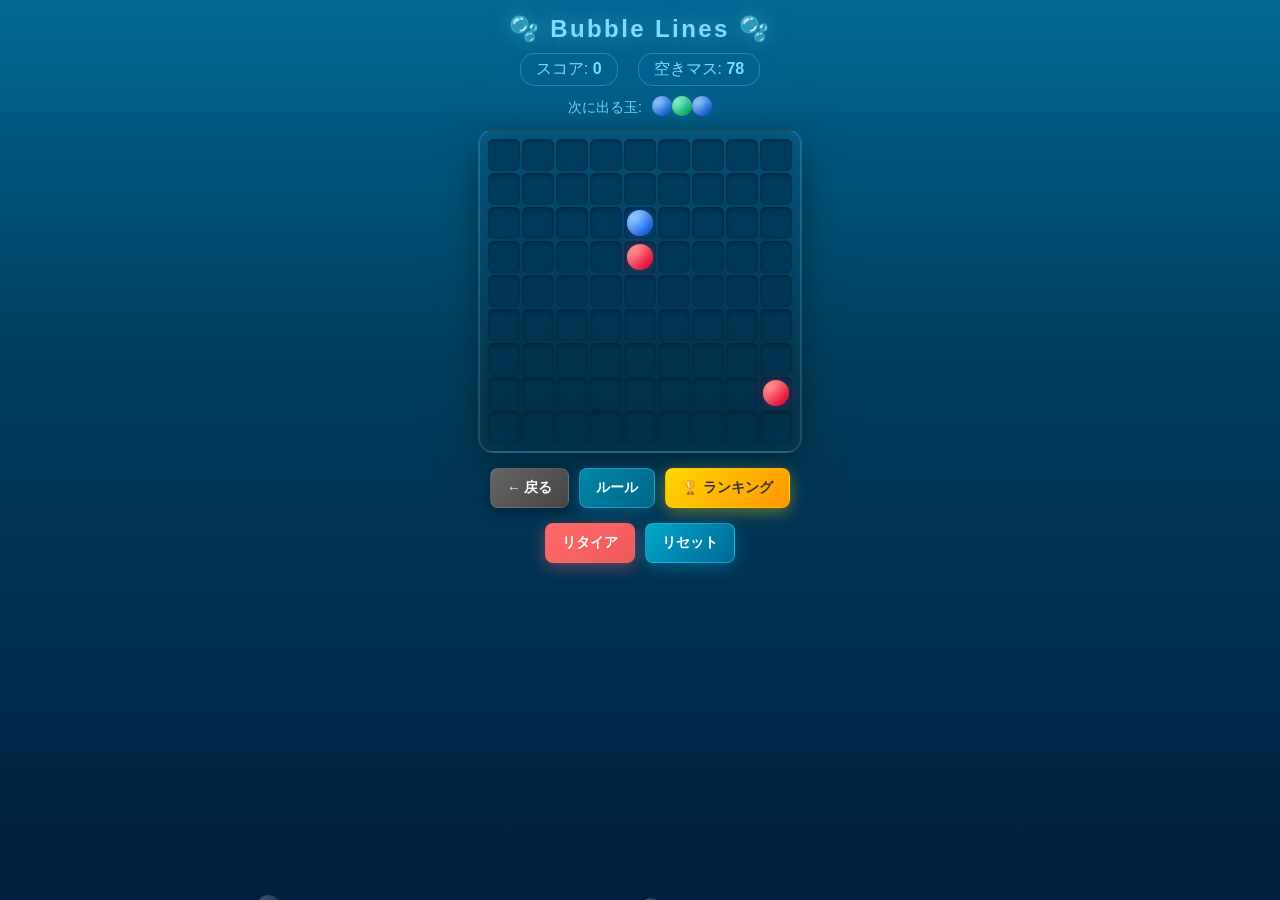
==== bubble-lines.html @ 9475eb7f "Add files via upload" ====
<!DOCTYPE html>
<html lang="ja">
<head>
  <meta charset="UTF-8">
  <meta name="viewport" content="width=device-width, initial-scale=1.0">
  <title>Color Lines</title>
  <style>
    * {
      margin: 0;
      padding: 0;
      box-sizing: border-box;
    }

    body {
      font-family: 'Hiragino Kaku Gothic Pro', 'メイリオ', sans-serif;
      background: linear-gradient(180deg, #006994 0%, #003d5c 40%, #001f3f 100%);
      min-height: 100vh;
      padding: 15px;
      display: flex;
      flex-direction: column;
      align-items: center;
      position: relative;
      overflow: hidden;
    }

    /* 泡の背景アニメーション */
    .bubble-bg {
      position: fixed;
      bottom: -20px;
      width: 20px;
      height: 20px;
      background: radial-gradient(circle at 30% 30%, rgba(255,255,255,0.8), rgba(255,255,255,0.2));
      border-radius: 50%;
      animation: rise 8s infinite;
      opacity: 0.3;
      pointer-events: none;
    }

    @keyframes rise {
      0% { transform: translateY(0) scale(1); opacity: 0.3; }
      50% { opacity: 0.5; }
      100% { transform: translateY(-100vh) scale(0.5); opacity: 0; }
    }

    h1 {
      color: #7fdbff;
      font-size: 1.5rem;
      margin-bottom: 10px;
      text-shadow: 0 0 20px rgba(127, 219, 255, 0.5);
      letter-spacing: 0.1em;
    }

    .info {
      color: #7fdbff;
      display: flex;
      gap: 20px;
      margin-bottom: 10px;
      font-size: 1rem;
    }

    .info span {
      background: rgba(0, 100, 150, 0.5);
      padding: 5px 15px;
      border-radius: 15px;
      border: 1px solid rgba(127, 219, 255, 0.3);
    }

    .next-balls {
      color: #7fdbff;
      display: flex;
      align-items: center;
      gap: 10px;
      margin-bottom: 10px;
      font-size: 0.9rem;
    }

    .next-balls .preview-ball {
      width: 20px;
      height: 20px;
      border-radius: 50%;
      display: inline-block;
    }

    .board {
      background: linear-gradient(180deg, rgba(0, 80, 120, 0.8), rgba(0, 40, 60, 0.9));
      padding: 8px;
      border-radius: 15px;
      box-shadow: 
        0 10px 40px rgba(0,0,0,0.5),
        inset 0 0 30px rgba(127, 219, 255, 0.1),
        0 0 60px rgba(0, 150, 200, 0.2);
      display: grid;
      grid-template-columns: repeat(9, 1fr);
      gap: 2px;
      border: 2px solid rgba(127, 219, 255, 0.2);
    }

    .cell {
      width: 32px;
      height: 32px;
      background: rgba(0, 50, 80, 0.6);
      border-radius: 6px;
      display: flex;
      align-items: center;
      justify-content: center;
      cursor: pointer;
      transition: background 0.15s;
      box-shadow: inset 0 2px 4px rgba(0,0,0,0.3);
    }

    .cell:hover {
      background: rgba(0, 80, 120, 0.8);
    }

    .cell.selected {
      background: rgba(0, 100, 150, 0.9);
      box-shadow: 
        inset 0 2px 4px rgba(0,0,0,0.3),
        0 0 15px rgba(127, 219, 255, 0.4);
    }

    .cell.path-highlight {
      background: rgba(100, 255, 100, 0.3);
    }

    /* 泡スタイルのボール */
    .ball {
      width: 26px;
      height: 26px;
      border-radius: 50%;
      transition: transform 0.15s;
      box-shadow: 
        inset -3px -3px 8px rgba(0,0,0,0.2),
        inset 3px 3px 8px rgba(255,255,255,0.4),
        0 2px 8px rgba(0,0,0,0.3);
    }

    .cell.selected .ball {
      transform: scale(1.1);
      animation: wobble 0.8s infinite;
    }

    @keyframes wobble {
      0%, 100% { transform: scale(1.1) translateY(0); }
      25% { transform: scale(1.1) translateY(-2px) rotate(-2deg); }
      75% { transform: scale(1.1) translateY(-2px) rotate(2deg); }
    }

    /* 泡の色 - カラフルな海中の宝石イメージ */
    .ball.red { 
      background: radial-gradient(circle at 30% 30%, #ff6b6b, #ff0044);
      box-shadow: 
        inset -3px -3px 8px rgba(100,0,0,0.3),
        inset 5px 5px 10px rgba(255,200,200,0.5),
        0 0 15px rgba(255,0,68,0.3);
    }
    .ball.blue { 
      background: radial-gradient(circle at 30% 30%, #74b9ff, #0066ff);
      box-shadow: 
        inset -3px -3px 8px rgba(0,0,100,0.3),
        inset 5px 5px 10px rgba(200,220,255,0.5),
        0 0 15px rgba(0,102,255,0.3);
    }
    .ball.green { 
      background: radial-gradient(circle at 30% 30%, #55efc4, #00cc66);
      box-shadow: 
        inset -3px -3px 8px rgba(0,80,0,0.3),
        inset 5px 5px 10px rgba(200,255,220,0.5),
        0 0 15px rgba(0,204,102,0.3);
    }
    .ball.yellow { 
      background: radial-gradient(circle at 30% 30%, #fff06b, #ffcc00);
      box-shadow: 
        inset -3px -3px 8px rgba(100,80,0,0.3),
        inset 5px 5px 10px rgba(255,255,220,0.5),
        0 0 15px rgba(255,204,0,0.3);
    }
    .ball.purple { 
      background: radial-gradient(circle at 30% 30%, #d589ff, #aa00ff);
      box-shadow: 
        inset -3px -3px 8px rgba(60,0,80,0.3),
        inset 5px 5px 10px rgba(240,200,255,0.5),
        0 0 15px rgba(170,0,255,0.3);
    }

    /* 移動中のボール */
    .ball.moving {
      position: fixed;
      z-index: 1000;
      pointer-events: none;
      transition: left 0.08s linear, top 0.08s linear;
    }

    /* 水泡が弾けるエフェクト */
    .ball.removing {
      animation: bubblePop 0.5s ease-out forwards;
    }

    @keyframes bubblePop {
      0% { transform: scale(1); opacity: 1; }
      30% { transform: scale(1.3); opacity: 0.8; }
      100% { transform: scale(0); opacity: 0; }
    }

    /* 弾ける時の小さな泡 */
    .pop-bubble {
      position: fixed;
      width: 8px;
      height: 8px;
      border-radius: 50%;
      background: radial-gradient(circle at 30% 30%, rgba(255,255,255,0.9), rgba(255,255,255,0.3));
      pointer-events: none;
      z-index: 1001;
      animation: popFloat 0.8s ease-out forwards;
    }

    @keyframes popFloat {
      0% { transform: scale(1) translateY(0); opacity: 1; }
      100% { transform: scale(0.3) translateY(-40px); opacity: 0; }
    }

    /* 軌跡エフェクト */
    .trail {
      position: fixed;
      width: 12px;
      height: 12px;
      border-radius: 50%;
      pointer-events: none;
      z-index: 999;
      animation: fadeTrail 0.4s ease-out forwards;
      box-shadow: 0 0 10px currentColor;
    }

    @keyframes fadeTrail {
      0% { transform: scale(1); opacity: 0.6; }
      100% { transform: scale(0.2); opacity: 0; }
    }

    .buttons {
      margin-top: 15px;
      display: flex;
      flex-wrap: wrap;
      gap: 10px;
      justify-content: center;
    }

    button {
      padding: 10px 16px;
      font-size: 0.85rem;
      font-weight: bold;
      border: none;
      border-radius: 8px;
      cursor: pointer;
      transition: transform 0.1s;
      color: white;
    }

    @media (max-width: 400px) {
      .buttons {
        gap: 8px;
      }
      
      button {
        padding: 8px 12px;
        font-size: 0.8rem;
      }
    }

    button:active {
      transform: scale(0.95);
    }

    .reset-btn {
      background: linear-gradient(135deg, #00a8cc, #006994);
      box-shadow: 0 4px 15px rgba(0, 168, 204, 0.4);
      border: 1px solid rgba(127, 219, 255, 0.3);
    }

    .reset-btn:hover {
      box-shadow: 0 4px 20px rgba(0, 168, 204, 0.6);
    }

    .message {
      position: fixed;
      top: 50%;
      left: 50%;
      transform: translate(-50%, -50%);
      background: linear-gradient(180deg, rgba(0, 80, 120, 0.95), rgba(0, 40, 60, 0.98));
      color: #7fdbff;
      padding: 30px 40px;
      border-radius: 20px;
      text-align: center;
      display: none;
      z-index: 100;
      border: 2px solid rgba(127, 219, 255, 0.3);
      box-shadow: 0 0 50px rgba(0, 150, 200, 0.3);
      width: 90%;
      max-width: 340px;
    }

    @media (max-width: 400px) {
      .message {
        padding: 20px 15px;
        width: 92%;
      }
      
      .message h2 {
        font-size: 1.4rem;
      }
      
      .message p {
        font-size: 1rem;
      }
    }

    .message.show {
      display: block;
      animation: popIn 0.3s ease;
    }

    @keyframes popIn {
      0% { transform: translate(-50%, -50%) scale(0); }
      100% { transform: translate(-50%, -50%) scale(1); }
    }

    .message h2 {
      font-size: 1.8rem;
      margin-bottom: 10px;
      color: #ff6b6b;
      text-shadow: 0 0 10px rgba(255, 107, 107, 0.5);
    }

    .message p {
      font-size: 1.1rem;
      margin-bottom: 20px;
    }

    .message button {
      background: linear-gradient(135deg, #00cc66, #009944);
      box-shadow: 0 4px 15px rgba(0, 204, 102, 0.4);
    }

    .score-form {
      display: flex;
      flex-wrap: wrap;
      gap: 10px;
      margin-bottom: 15px;
      justify-content: center;
    }

    .score-form input {
      padding: 8px 12px;
      border: 2px solid rgba(127, 219, 255, 0.4);
      border-radius: 8px;
      background: rgba(0, 40, 60, 0.8);
      color: #7fdbff;
      font-size: 16px;
      width: 140px;
      max-width: 100%;
    }

    .score-form input::placeholder {
      color: rgba(127, 219, 255, 0.5);
    }

    .score-form input:focus {
      outline: none;
      border-color: rgba(127, 219, 255, 0.8);
    }

    .submit-btn {
      background: linear-gradient(135deg, #ff9500, #ff6b00) !important;
      box-shadow: 0 4px 15px rgba(255, 149, 0, 0.4) !important;
      padding: 8px 15px !important;
      font-size: 0.85rem !important;
      white-space: nowrap;
    }

    .submit-btn:disabled {
      background: linear-gradient(135deg, #666, #444) !important;
      box-shadow: none !important;
      cursor: not-allowed;
    }

    .submit-status {
      font-size: 0.85rem;
      min-height: 1.2em;
      margin-bottom: 10px;
    }

    .score-note {
      font-size: 0.75rem;
      color: rgba(127, 219, 255, 0.6);
      margin-bottom: 8px;
    }

    .submit-status.success {
      color: #55efc4;
    }

    .submit-status.error {
      color: #ff6b6b;
    }

    @media (max-width: 360px) {
      .message {
        padding: 20px 15px;
        width: 95%;
      }
      
      .message h2 {
        font-size: 1.4rem;
      }
      
      .score-form {
        flex-direction: column;
        align-items: center;
      }
      
      .score-form input {
        width: 100%;
      }
      
      .submit-btn {
        width: 100%;
      }
    }

    /* ルールモーダル */
    .modal-overlay {
      position: fixed;
      top: 0;
      left: 0;
      width: 100%;
      height: 100%;
      background: rgba(0, 20, 40, 0.8);
      display: none;
      justify-content: center;
      align-items: center;
      z-index: 200;
    }

    .modal-overlay.show {
      display: flex;
      animation: fadeIn 0.3s ease;
    }

    @keyframes fadeIn {
      0% { opacity: 0; }
      100% { opacity: 1; }
    }

    .modal {
      background: linear-gradient(180deg, rgba(0, 80, 120, 0.98), rgba(0, 40, 60, 0.98));
      color: #7fdbff;
      padding: 25px 30px;
      border-radius: 20px;
      max-width: 360px;
      width: 90%;
      max-height: 90vh;
      overflow-y: auto;
      border: 2px solid rgba(127, 219, 255, 0.3);
      box-shadow: 0 0 50px rgba(0, 150, 200, 0.3);
      animation: popIn 0.3s ease;
    }

    @media (max-width: 360px) {
      .modal {
        padding: 20px 15px;
        width: 95%;
      }
      
      .modal h2 {
        font-size: 1.2rem;
      }
      
      .modal li {
        font-size: 0.85rem;
      }
    }

    .modal h2 {
      font-size: 1.4rem;
      margin-bottom: 15px;
      text-align: center;
      color: #7fdbff;
      text-shadow: 0 0 10px rgba(127, 219, 255, 0.5);
    }

    .modal ul {
      list-style: none;
      padding: 0;
      margin: 0 0 20px 0;
    }

    .modal li {
      padding: 8px 0;
      border-bottom: 1px solid rgba(127, 219, 255, 0.15);
      font-size: 0.95rem;
      line-height: 1.5;
    }

    .modal li:last-child {
      border-bottom: none;
    }

    .modal li::before {
      content: "🫧 ";
    }

    .modal .close-btn {
      display: block;
      width: 100%;
      padding: 12px;
      background: linear-gradient(135deg, #00a8cc, #006994);
      border: none;
      border-radius: 10px;
      color: white;
      font-size: 1rem;
      font-weight: bold;
      cursor: pointer;
      box-shadow: 0 4px 15px rgba(0, 168, 204, 0.4);
    }

    .help-btn {
      background: linear-gradient(135deg, #0088aa, #006688);
      box-shadow: 0 4px 15px rgba(0, 136, 170, 0.4);
      border: 1px solid rgba(127, 219, 255, 0.3);
    }

    .help-btn:hover {
      box-shadow: 0 4px 20px rgba(0, 136, 170, 0.6);
    }

    .ranking-btn {
      background: linear-gradient(135deg, #ffd700, #ff9500);
      box-shadow: 0 4px 15px rgba(255, 215, 0, 0.4);
      border: 1px solid rgba(255, 215, 0, 0.3);
      color: #333;
    }

    .ranking-btn:hover {
      box-shadow: 0 4px 20px rgba(255, 215, 0, 0.6);
    }

    .retire-btn {
      background: linear-gradient(135deg, #ff6b6b, #ee5a5a);
      box-shadow: 0 4px 15px rgba(255, 107, 107, 0.4);
      border: 1px solid rgba(255, 107, 107, 0.3);
    }

    .retire-btn:hover {
      box-shadow: 0 4px 20px rgba(255, 107, 107, 0.6);
    }

    .back-btn {
      background: linear-gradient(135deg, #666, #444);
      box-shadow: 0 4px 15px rgba(0, 0, 0, 0.3);
      border: 1px solid rgba(255, 255, 255, 0.1);
    }

    .back-btn:hover {
      box-shadow: 0 4px 20px rgba(0, 0, 0, 0.4);
    }

    .ranking-modal {
      max-width: 320px;
    }

    .ranking-content {
      max-height: 50vh;
      overflow-y: auto;
      margin-bottom: 15px;
    }

    .ranking-content .loading {
      text-align: center;
      color: rgba(127, 219, 255, 0.7);
    }

    .ranking-content .error {
      text-align: center;
      color: #ff6b6b;
    }

    .ranking-content .empty {
      text-align: center;
      color: rgba(127, 219, 255, 0.7);
    }

    .ranking-list {
      list-style: none;
      padding: 0;
      margin: 0;
    }

    .ranking-item {
      display: flex;
      align-items: center;
      padding: 10px 8px;
      border-bottom: 1px solid rgba(127, 219, 255, 0.15);
      gap: 8px;
    }

    .ranking-item:last-child {
      border-bottom: none;
    }

    .ranking-rank {
      font-weight: bold;
      font-size: 1rem;
      width: 26px;
      text-align: center;
      flex-shrink: 0;
    }

    .ranking-rank.gold { color: #ffd700; }
    .ranking-rank.silver { color: #c0c0c0; }
    .ranking-rank.bronze { color: #cd7f32; }

    .ranking-info {
      flex: 1;
      min-width: 0;
    }

    .ranking-name {
      font-weight: bold;
      white-space: nowrap;
      overflow: hidden;
      text-overflow: ellipsis;
      font-size: 0.9rem;
    }

    .ranking-date {
      font-size: 0.7rem;
      color: rgba(127, 219, 255, 0.6);
    }

    .ranking-score {
      font-weight: bold;
      font-size: 1rem;
      color: #55efc4;
      flex-shrink: 0;
    }

    @media (max-width: 360px) {
      .ranking-modal {
        max-width: 95%;
      }
      
      .ranking-item {
        padding: 8px 5px;
        gap: 6px;
      }
      
      .ranking-rank {
        font-size: 0.9rem;
        width: 24px;
      }
      
      .ranking-name {
        font-size: 0.85rem;
      }
      
      .ranking-score {
        font-size: 0.9rem;
      }
    }
  </style>
</head>
<body>
  <!-- 背景の泡 -->
  <div class="bubble-bg" style="left: 10%; animation-delay: 0s; width: 15px; height: 15px;"></div>
  <div class="bubble-bg" style="left: 20%; animation-delay: 2s; width: 25px; height: 25px;"></div>
  <div class="bubble-bg" style="left: 35%; animation-delay: 4s; width: 18px; height: 18px;"></div>
  <div class="bubble-bg" style="left: 50%; animation-delay: 1s; width: 22px; height: 22px;"></div>
  <div class="bubble-bg" style="left: 65%; animation-delay: 3s; width: 16px; height: 16px;"></div>
  <div class="bubble-bg" style="left: 80%; animation-delay: 5s; width: 20px; height: 20px;"></div>
  <div class="bubble-bg" style="left: 90%; animation-delay: 2.5s; width: 14px; height: 14px;"></div>

  <h1>🫧 Bubble Lines 🫧</h1>
  
  <div class="info">
    <span>スコア: <strong id="score">0</strong></span>
    <span>空きマス: <strong id="empty">78</strong></span>
  </div>

  <div class="next-balls">
    次に出る玉: 
    <span id="nextBalls"></span>
  </div>

  <div class="board" id="board"></div>

  <div class="buttons">
    <button class="back-btn" id="backBtn">← 戻る</button>
    <button class="help-btn" id="helpBtn">ルール</button>
    <button class="ranking-btn" id="rankingBtn">🏆 ランキング</button>
  </div>
  <div class="buttons">
    <button class="retire-btn" id="retireBtn">リタイア</button>
    <button class="reset-btn" id="resetBtn">リセット</button>
  </div>

  <!-- ルール説明モーダル -->
  <div class="modal-overlay" id="rulesModal">
    <div class="modal">
      <h2>🫧 あそびかた 🫧</h2>
      <ul>
        <li>泡をタップして選択し、空いているマスをタップして移動</li>
        <li>移動は空きマスがつながっている場所のみ可能</li>
        <li>同じ色の泡を縦・横・斜めに5つ以上並べると消える</li>
        <li>泡を消すとスコアがもらえる</li>
        <li>毎ターン3つの新しい泡が出現する</li>
        <li>泡を消したターンは新しい泡が出ない</li>
        <li>マスが全部埋まるとゲームオーバー</li>
      </ul>
      <button class="close-btn" id="closeRulesBtn">OK</button>
    </div>
  </div>

  <!-- ランキングモーダル -->
  <div class="modal-overlay" id="rankingModal">
    <div class="modal ranking-modal">
      <h2>🏆 ランキング 🏆</h2>
      <div id="rankingContent" class="ranking-content">
        <p class="loading">読み込み中...</p>
      </div>
      <button class="close-btn" id="closeRankingBtn">閉じる</button>
    </div>
  </div>

  <div class="message" id="message">
    <h2>ゲームオーバー</h2>
    <p>スコア: <span id="finalScore">0</span></p>
    <div id="scoreForm" class="score-form">
      <input type="text" id="playerName" placeholder="名前を入力" maxlength="20">
      <button id="submitScoreBtn" class="submit-btn">スコア登録</button>
    </div>
    <p class="score-note">※同じ名前は自己ベストのみ記録されます</p>
    <p id="submitStatus" class="submit-status"></p>
    <button id="messageBtn">もういちど</button>
  </div>

  <script>
    // ゲーム設定
    const SIZE = 9;
    const COLORS = ['red', 'blue', 'green', 'yellow', 'purple'];
    const BALLS_PER_TURN = 3;
    const LINE_LENGTH = 5;
    const SAVE_KEY = 'bubbleLinesSave';

    // ゲーム状態
    let board = [];
    let selectedCell = null;
    let score = 0;
    let nextBalls = [];

    // セーブ
    function saveGame() {
      const saveData = {
        board: board,
        score: score,
        nextBalls: nextBalls,
        turnCount: turnCount
      };
      localStorage.setItem(SAVE_KEY, JSON.stringify(saveData));
    }

    // ロード
    function loadGame() {
      const saveData = localStorage.getItem(SAVE_KEY);
      if (saveData) {
        try {
          const data = JSON.parse(saveData);
          board = data.board;
          score = data.score;
          nextBalls = data.nextBalls;
          turnCount = data.turnCount || 0;
          updateDisplay();
          renderBoard();
          return true;
        } catch (e) {
          return false;
        }
      }
      return false;
    }

    // セーブデータ削除
    function clearSave() {
      localStorage.removeItem(SAVE_KEY);
    }

    // 効果音
    const audioCtx = new (window.AudioContext || window.webkitAudioContext)();
    
    function playSound(type) {
      const oscillator = audioCtx.createOscillator();
      const gainNode = audioCtx.createGain();
      oscillator.connect(gainNode);
      gainNode.connect(audioCtx.destination);
      
      if (type === 'move') {
        // 水中を移動する音
        oscillator.frequency.setValueAtTime(300, audioCtx.currentTime);
        oscillator.frequency.exponentialRampToValueAtTime(500, audioCtx.currentTime + 0.1);
        oscillator.type = 'sine';
        gainNode.gain.setValueAtTime(0.15, audioCtx.currentTime);
        gainNode.gain.exponentialRampToValueAtTime(0.01, audioCtx.currentTime + 0.15);
        oscillator.start(audioCtx.currentTime);
        oscillator.stop(audioCtx.currentTime + 0.15);
      } else if (type === 'clear') {
        // 泡が弾ける音（ポコポコ）
        for (let i = 0; i < 5; i++) {
          const osc = audioCtx.createOscillator();
          const gain = audioCtx.createGain();
          osc.connect(gain);
          gain.connect(audioCtx.destination);
          osc.frequency.setValueAtTime(800 + i * 100, audioCtx.currentTime + i * 0.05);
          osc.frequency.exponentialRampToValueAtTime(400, audioCtx.currentTime + i * 0.05 + 0.1);
          osc.type = 'sine';
          gain.gain.setValueAtTime(0.15, audioCtx.currentTime + i * 0.05);
          gain.gain.exponentialRampToValueAtTime(0.01, audioCtx.currentTime + i * 0.05 + 0.1);
          osc.start(audioCtx.currentTime + i * 0.05);
          osc.stop(audioCtx.currentTime + i * 0.05 + 0.15);
        }
        return;
      } else if (type === 'gameover') {
        // 深海に沈む音
        oscillator.frequency.setValueAtTime(400, audioCtx.currentTime);
        oscillator.frequency.exponentialRampToValueAtTime(80, audioCtx.currentTime + 0.8);
        oscillator.type = 'sine';
        gainNode.gain.setValueAtTime(0.25, audioCtx.currentTime);
        gainNode.gain.exponentialRampToValueAtTime(0.01, audioCtx.currentTime + 0.8);
        oscillator.start(audioCtx.currentTime);
        oscillator.stop(audioCtx.currentTime + 0.8);
      }
    }

    // 初期化
    function initGame() {
      board = Array(SIZE).fill(null).map(() => Array(SIZE).fill(null));
      selectedCell = null;
      score = 0;
      turnCount = 0;
      
      // 次に出るボールを決める
      nextBalls = generateNextBalls();
      
      // 最初のボールを配置
      addBalls();
      nextBalls = generateNextBalls();
      
      clearSave();
      updateDisplay();
      renderBoard();
    }

    // ターン数（波の計算用）
    let turnCount = 0;

    // 意地悪レベルを計算（波のある難易度）
    function getMeanLevel() {
      // ベースレベル: スコアに応じてゆるやかに上昇（0〜0.6）
      const baseLevel = Math.min(0.6, score / 600 * 0.6);
      
      // 波: サイン波で±0.25の変動（周期は約15ターン）
      const wave = Math.sin(turnCount * 0.4) * 0.25;
      
      // ランダム要素: ±0.1の揺らぎ
      const randomFactor = (Math.random() - 0.5) * 0.2;
      
      // 合計（0〜0.9の範囲にクランプ）
      const level = Math.max(0, Math.min(0.9, baseLevel + wave + randomFactor));
      
      return level;
    }

    // 次に出るボールを生成（意地悪版）
    function generateNextBalls() {
      const balls = [];
      const meanLevel = getMeanLevel();
      
      for (let i = 0; i < BALLS_PER_TURN; i++) {
        if (Math.random() < meanLevel) {
          // 意地悪モード：盤面で少ない色を選ぶ（揃いにくくなる）
          const colorCounts = {};
          COLORS.forEach(c => colorCounts[c] = 0);
          for (let r = 0; r < SIZE; r++) {
            for (let c = 0; c < SIZE; c++) {
              if (board[r][c]) colorCounts[board[r][c]]++;
            }
          }
          // 一番少ない色を選ぶ（バラけさせる）
          const sortedColors = COLORS.slice().sort((a, b) => colorCounts[a] - colorCounts[b]);
          // 少ない方から2つの色からランダムに選ぶ
          balls.push(sortedColors[Math.floor(Math.random() * 2)]);
        } else {
          // 通常モード：完全ランダム
          balls.push(COLORS[Math.floor(Math.random() * COLORS.length)]);
        }
      }
      return balls;
    }

    // セルのスコアを計算（意地悪配置用）
    function calculateMeanScore(r, c, color) {
      let score = 0;
      const directions = [[0, 1], [1, 0], [1, 1], [1, -1]];
      
      // この位置に置くと何個揃うか確認（邪魔できるか）
      for (const [dr, dc] of directions) {
        let sameColorCount = 0;
        // 正方向
        let nr = r + dr, nc = c + dc;
        while (nr >= 0 && nr < SIZE && nc >= 0 && nc < SIZE && board[nr][nc] === color) {
          sameColorCount++;
          nr += dr;
          nc += dc;
        }
        // 逆方向
        nr = r - dr;
        nc = c - dc;
        while (nr >= 0 && nr < SIZE && nc >= 0 && nc < SIZE && board[nr][nc] === color) {
          sameColorCount++;
          nr -= dr;
          nc -= dc;
        }
        
        // 3〜4個揃っている場所には置かない（邪魔になる＝プレイヤーに有利）
        if (sameColorCount >= 3) {
          score -= 100;
        }
      }
      
      // 他の色のラインを邪魔できるかチェック
      for (const otherColor of COLORS) {
        if (otherColor === color) continue;
        for (const [dr, dc] of directions) {
          let lineCount = 0;
          // 正方向
          let nr = r + dr, nc = c + dc;
          while (nr >= 0 && nr < SIZE && nc >= 0 && nc < SIZE && board[nr][nc] === otherColor) {
            lineCount++;
            nr += dr;
            nc += dc;
          }
          // 逆方向
          nr = r - dr;
          nc = c - dc;
          while (nr >= 0 && nr < SIZE && nc >= 0 && nc < SIZE && board[nr][nc] === otherColor) {
            lineCount++;
            nr -= dr;
            nc -= dc;
          }
          
          // 2〜4個揃っている場所に別の色を置く＝ブロック！
          if (lineCount >= 2 && lineCount < 5) {
            score += lineCount * 10;
          }
        }
      }
      
      // 経路を塞ぐ位置を優先（中央付近）
      const centerDist = Math.abs(r - 4) + Math.abs(c - 4);
      score += (8 - centerDist) * 2;
      
      return score;
    }

    // ボールを追加（意地悪配置版）
    function addBalls() {
      const emptyCells = [];
      for (let r = 0; r < SIZE; r++) {
        for (let c = 0; c < SIZE; c++) {
          if (board[r][c] === null) {
            emptyCells.push({ r, c });
          }
        }
      }

      const meanLevel = getMeanLevel();
      
      // ボールを配置
      const ballsToAdd = Math.min(nextBalls.length, emptyCells.length);
      const usedCells = new Set();
      
      for (let i = 0; i < ballsToAdd; i++) {
        const color = nextBalls[i];
        let chosenCell;
        
        if (Math.random() < meanLevel && emptyCells.length > 3) {
          // 意地悪モード：スコアが高い位置を選ぶ
          const availableCells = emptyCells.filter(cell => !usedCells.has(`${cell.r},${cell.c}`));
          const scoredCells = availableCells.map(cell => ({
            ...cell,
            score: calculateMeanScore(cell.r, cell.c, color) + Math.random() * 5
          }));
          scoredCells.sort((a, b) => b.score - a.score);
          
          // 上位3つからランダムに選ぶ（少し予測不能に）
          const topN = Math.min(3, scoredCells.length);
          chosenCell = scoredCells[Math.floor(Math.random() * topN)];
        } else {
          // 通常モード：ランダム
          const availableCells = emptyCells.filter(cell => !usedCells.has(`${cell.r},${cell.c}`));
          chosenCell = availableCells[Math.floor(Math.random() * availableCells.length)];
        }
        
        usedCells.add(`${chosenCell.r},${chosenCell.c}`);
        board[chosenCell.r][chosenCell.c] = color;
      }

      // 配置後にラインチェック
      checkAndRemoveLines();
    }

    // 盤面描画
    function renderBoard() {
      const boardEl = document.getElementById('board');
      boardEl.innerHTML = '';

      for (let r = 0; r < SIZE; r++) {
        for (let c = 0; c < SIZE; c++) {
          const cell = document.createElement('div');
          cell.className = 'cell';
          cell.dataset.row = r;
          cell.dataset.col = c;

          if (selectedCell && selectedCell.r === r && selectedCell.c === c) {
            cell.classList.add('selected');
          }

          if (board[r][c]) {
            const ball = document.createElement('div');
            ball.className = `ball ${board[r][c]}`;
            cell.appendChild(ball);
          }

          cell.addEventListener('click', () => handleClick(r, c));
          boardEl.appendChild(cell);
        }
      }

      // 次のボール表示
      const nextBallsEl = document.getElementById('nextBalls');
      nextBallsEl.innerHTML = nextBalls.map(color => 
        `<span class="preview-ball ball ${color}"></span>`
      ).join('');
    }

    // クリック処理
    function handleClick(r, c) {
      // ボールがあるセルをクリック
      if (board[r][c]) {
        selectedCell = { r, c };
        renderBoard();
        return;
      }

      // 空のセルをクリック（移動先）
      if (selectedCell && board[r][c] === null) {
        const path = findPath(selectedCell.r, selectedCell.c, r, c);
        if (path) {
          const color = board[selectedCell.r][selectedCell.c];
          board[selectedCell.r][selectedCell.c] = null;
          const fromR = selectedCell.r;
          const fromC = selectedCell.c;
          selectedCell = null;
          
          // 移動アニメーション実行
          animateMove(fromR, fromC, r, c, color, path);
        }
      }
    }

    // 移動アニメーション
    function animateMove(fromR, fromC, toR, toC, color, path) {
      const boardEl = document.getElementById('board');
      const boardRect = boardEl.getBoundingClientRect();
      const cellSize = 34; // cell width + gap
      
      // 移動するボールを作成
      const ball = document.createElement('div');
      ball.className = `ball ${color} moving`;
      document.body.appendChild(ball);
      
      // 全経路（開始地点含む）
      const fullPath = [{ r: fromR, c: fromC }, ...path];
      let currentStep = 0;
      
      function getCellCenter(r, c) {
        return {
          x: boardRect.left + 8 + c * cellSize + cellSize / 2 - 13,
          y: boardRect.top + 8 + r * cellSize + cellSize / 2 - 13
        };
      }
      
      // 初期位置
      const startPos = getCellCenter(fromR, fromC);
      ball.style.left = startPos.x + 'px';
      ball.style.top = startPos.y + 'px';
      
      renderBoard();
      
      function moveStep() {
        if (currentStep >= fullPath.length - 1) {
          // アニメーション完了
          ball.remove();
          board[toR][toC] = color;
          playSound('move');
          
          renderBoard();

          // ラインチェック
          const cleared = checkAndRemoveLines();
          
          // ラインが消えなかった場合のみ新しいボールを追加
          if (!cleared) {
            setTimeout(() => {
              addBallsWithAnimation();
            }, 100);
          } else {
            updateDisplay();
            renderBoard();
            saveGame();
            checkGameOver();
          }
          return;
        }
        
        currentStep++;
        const nextCell = fullPath[currentStep];
        const nextPos = getCellCenter(nextCell.r, nextCell.c);
        
        // 軌跡を残す
        const trail = document.createElement('div');
        trail.className = `trail ball ${color}`;
        const currentPos = getCellCenter(fullPath[currentStep - 1].r, fullPath[currentStep - 1].c);
        trail.style.left = (currentPos.x + 5) + 'px';
        trail.style.top = (currentPos.y + 5) + 'px';
        document.body.appendChild(trail);
        setTimeout(() => trail.remove(), 300);
        
        ball.style.left = nextPos.x + 'px';
        ball.style.top = nextPos.y + 'px';
        
        setTimeout(moveStep, 50);
      }
      
      setTimeout(moveStep, 50);
    }

    // ボール追加（アニメーション付き・意地悪配置版）
    function addBallsWithAnimation() {
      const emptyCells = [];
      for (let r = 0; r < SIZE; r++) {
        for (let c = 0; c < SIZE; c++) {
          if (board[r][c] === null) {
            emptyCells.push({ r, c });
          }
        }
      }

      const meanLevel = getMeanLevel();
      
      // ボールを配置（意地悪配置）
      const ballsToAdd = Math.min(nextBalls.length, emptyCells.length);
      const usedCells = new Set();
      const placementCells = [];
      
      for (let i = 0; i < ballsToAdd; i++) {
        const color = nextBalls[i];
        let chosenCell;
        
        if (Math.random() < meanLevel && emptyCells.length > 3) {
          // 意地悪モード
          const availableCells = emptyCells.filter(cell => !usedCells.has(`${cell.r},${cell.c}`));
          const scoredCells = availableCells.map(cell => ({
            ...cell,
            score: calculateMeanScore(cell.r, cell.c, color) + Math.random() * 5
          }));
          scoredCells.sort((a, b) => b.score - a.score);
          
          const topN = Math.min(3, scoredCells.length);
          chosenCell = scoredCells[Math.floor(Math.random() * topN)];
        } else {
          // 通常モード
          const availableCells = emptyCells.filter(cell => !usedCells.has(`${cell.r},${cell.c}`));
          chosenCell = availableCells[Math.floor(Math.random() * availableCells.length)];
        }
        
        usedCells.add(`${chosenCell.r},${chosenCell.c}`);
        placementCells.push({ ...chosenCell, color });
      }
      
      const boardEl = document.getElementById('board');
      const boardRect = boardEl.getBoundingClientRect();
      const cellSize = 34;
      
      // 「次に出る玉」の位置を取得
      const nextBallsEl = document.getElementById('nextBalls');
      const previewBalls = nextBallsEl.querySelectorAll('.preview-ball');
      
      let animationsComplete = 0;
      
      for (let i = 0; i < placementCells.length; i++) {
        const cell = placementCells[i];
        const color = cell.color;
        
        // 落下アニメーション用のボールを作成
        const ball = document.createElement('div');
        ball.className = `ball ${color} moving`;
        document.body.appendChild(ball);
        
        // 目標位置
        const targetX = boardRect.left + 8 + cell.c * cellSize + cellSize / 2 - 13;
        const targetY = boardRect.top + 8 + cell.r * cellSize + cellSize / 2 - 13;
        
        // 開始位置（「次に出る玉」のプレビューから）
        let startX, startY;
        if (previewBalls[i]) {
          const previewRect = previewBalls[i].getBoundingClientRect();
          startX = previewRect.left - 3;
          startY = previewRect.top - 3;
        } else {
          startX = targetX;
          startY = boardRect.top - 50;
        }
        
        ball.style.left = startX + 'px';
        ball.style.top = startY + 'px';
        
        // 遅延をつけて順番に発射
        setTimeout(() => {
          animateFly(ball, startX, startY, targetX, targetY, color, () => {
            ball.remove();
            board[cell.r][cell.c] = color;
            animationsComplete++;
            
            // 全部のアニメーションが終わったらチェック
            if (animationsComplete >= placementCells.length) {
              turnCount++;
              nextBalls = generateNextBalls();
              setTimeout(() => {
                checkAndRemoveLines();
                updateDisplay();
                renderBoard();
                saveGame();
                checkGameOver();
              }, 100);
            }
          });
        }, i * 200);
      }
      
      // ボールを追加しなかった場合
      if (placementCells.length === 0) {
        nextBalls = generateNextBalls();
        updateDisplay();
        renderBoard();
        checkGameOver();
      }
    }
    
    // 飛んでいくアニメーション
    function animateFly(ball, startX, startY, endX, endY, color, onComplete) {
      const duration = 350;
      const startTime = performance.now();
      const distanceX = endX - startX;
      const distanceY = endY - startY;
      
      function animate(currentTime) {
        const elapsed = currentTime - startTime;
        const progress = Math.min(elapsed / duration, 1);
        
        // イージング（ゆっくり始まってゆっくり終わる）
        const easeProgress = progress < 0.5 
          ? 2 * progress * progress 
          : 1 - Math.pow(-2 * progress + 2, 2) / 2;
        
        const currentX = startX + distanceX * easeProgress;
        const currentY = startY + distanceY * easeProgress;
        
        ball.style.left = currentX + 'px';
        ball.style.top = currentY + 'px';
        
        // 軌跡を残す
        if (progress < 1 && Math.random() < 0.4) {
          const trail = document.createElement('div');
          trail.className = `trail ball ${color}`;
          trail.style.left = (currentX + 5) + 'px';
          trail.style.top = (currentY + 5) + 'px';
          document.body.appendChild(trail);
          setTimeout(() => trail.remove(), 300);
        }
        
        if (progress < 1) {
          requestAnimationFrame(animate);
        } else {
          onComplete();
        }
      }
      
      requestAnimationFrame(animate);
    }

    // 経路探索（BFS）
    function findPath(fromR, fromC, toR, toC) {
      const visited = Array(SIZE).fill(null).map(() => Array(SIZE).fill(false));
      const queue = [{ r: fromR, c: fromC, path: [] }];
      visited[fromR][fromC] = true;

      const directions = [[-1, 0], [1, 0], [0, -1], [0, 1]];

      while (queue.length > 0) {
        const current = queue.shift();

        if (current.r === toR && current.c === toC) {
          return current.path;
        }

        for (const [dr, dc] of directions) {
          const nr = current.r + dr;
          const nc = current.c + dc;

          if (nr >= 0 && nr < SIZE && nc >= 0 && nc < SIZE && 
              !visited[nr][nc] && board[nr][nc] === null) {
            visited[nr][nc] = true;
            queue.push({ 
              r: nr, 
              c: nc, 
              path: [...current.path, { r: nr, c: nc }]
            });
          }
        }
      }

      return null; // 経路なし
    }

    // ラインチェックと削除
    function checkAndRemoveLines() {
      const toRemove = new Set();

      // 全方向チェック
      const directions = [
        [0, 1],   // 横
        [1, 0],   // 縦
        [1, 1],   // 斜め右下
        [1, -1]   // 斜め左下
      ];

      for (let r = 0; r < SIZE; r++) {
        for (let c = 0; c < SIZE; c++) {
          if (!board[r][c]) continue;

          const color = board[r][c];

          for (const [dr, dc] of directions) {
            const line = [{ r, c }];

            // 正方向
            let nr = r + dr;
            let nc = c + dc;
            while (nr >= 0 && nr < SIZE && nc >= 0 && nc < SIZE && board[nr][nc] === color) {
              line.push({ r: nr, c: nc });
              nr += dr;
              nc += dc;
            }

            // 逆方向
            nr = r - dr;
            nc = c - dc;
            while (nr >= 0 && nr < SIZE && nc >= 0 && nc < SIZE && board[nr][nc] === color) {
              line.push({ r: nr, c: nc });
              nr -= dr;
              nc -= dc;
            }

            if (line.length >= LINE_LENGTH) {
              line.forEach(cell => toRemove.add(`${cell.r},${cell.c}`));
            }
          }
        }
      }

      // 削除（アニメーション付き）
      if (toRemove.size > 0) {
        // まずアニメーションを開始
        const boardEl = document.getElementById('board');
        const boardRect = boardEl.getBoundingClientRect();
        const cellSize = 34;
        
        toRemove.forEach(key => {
          const [r, c] = key.split(',').map(Number);
          const cellIndex = r * SIZE + c;
          const cell = boardEl.children[cellIndex];
          const ball = cell.querySelector('.ball');
          if (ball) {
            ball.classList.add('removing');
            
            // 小さな泡を複数生成
            const ballRect = ball.getBoundingClientRect();
            const centerX = ballRect.left + ballRect.width / 2;
            const centerY = ballRect.top + ballRect.height / 2;
            
            for (let i = 0; i < 6; i++) {
              setTimeout(() => {
                const bubble = document.createElement('div');
                bubble.className = 'pop-bubble';
                const angle = (i / 6) * Math.PI * 2;
                const distance = 15 + Math.random() * 10;
                bubble.style.left = (centerX + Math.cos(angle) * distance - 4) + 'px';
                bubble.style.top = (centerY + Math.sin(angle) * distance - 4) + 'px';
                document.body.appendChild(bubble);
                setTimeout(() => bubble.remove(), 800);
              }, i * 30);
            }
          }
        });
        
        // アニメーション後に実際に削除
        setTimeout(() => {
          toRemove.forEach(key => {
            const [r, c] = key.split(',').map(Number);
            board[r][c] = null;
          });
          score += toRemove.size * 2;
          updateDisplay();
          renderBoard();
        }, 400);
        
        playSound('clear');
        return true;
      }

      return false;
    }

    // 表示更新
    function updateDisplay() {
      document.getElementById('score').textContent = score;
      
      let empty = 0;
      for (let r = 0; r < SIZE; r++) {
        for (let c = 0; c < SIZE; c++) {
          if (board[r][c] === null) empty++;
        }
      }
      document.getElementById('empty').textContent = empty;
    }

    // ゲームオーバーチェック
    function checkGameOver() {
      let empty = 0;
      for (let r = 0; r < SIZE; r++) {
        for (let c = 0; c < SIZE; c++) {
          if (board[r][c] === null) empty++;
        }
      }

      if (empty === 0) {
        document.getElementById('finalScore').textContent = score;
        resetScoreForm();
        document.getElementById('message').classList.add('show');
        clearSave();
        playSound('gameover');
      }
    }

    // イベント設定
    document.getElementById('backBtn').addEventListener('click', () => {
      // セーブしてから戻る
      saveGame();
      window.location.href = 'index.html';
    });
    document.getElementById('resetBtn').addEventListener('click', initGame);
    document.getElementById('retireBtn').addEventListener('click', () => {
      if (score === 0) {
        alert('まだゲームが始まっていません');
        return;
      }
      if (confirm('リタイアしますか？')) {
        forceGameOver();
      }
    });
    document.getElementById('messageBtn').addEventListener('click', () => {
      document.getElementById('message').classList.remove('show');
      initGame();
    });

    // 強制ゲームオーバー（リタイア用）
    function forceGameOver() {
      document.getElementById('finalScore').textContent = score;
      resetScoreForm();
      document.getElementById('message').classList.add('show');
      clearSave();
      playSound('gameover');
    }

    // スコア登録
    // ※ここにGASのWebアプリURLを設定してください
    const GAS_URL = 'https://script.google.com/macros/s/AKfycbwU84QkVDt02rRjoeYFhh7MjOstgiC-fsoGVn0CSab6kYWHV7rSMcghOyExSwt3RoGk/exec';

    document.getElementById('submitScoreBtn').addEventListener('click', async () => {
      const nameInput = document.getElementById('playerName');
      const submitBtn = document.getElementById('submitScoreBtn');
      const statusEl = document.getElementById('submitStatus');
      const playerName = nameInput.value.trim();
      
      if (!playerName) {
        statusEl.textContent = '名前を入力してください';
        statusEl.className = 'submit-status error';
        return;
      }
      
      if (GAS_URL === 'YOUR_GAS_WEB_APP_URL') {
        statusEl.textContent = 'GAS URLが設定されていません';
        statusEl.className = 'submit-status error';
        return;
      }
      
      submitBtn.disabled = true;
      statusEl.textContent = '送信中...';
      statusEl.className = 'submit-status';
      
      try {
        const response = await fetch(GAS_URL, {
          method: 'POST',
          mode: 'no-cors',
          headers: {
            'Content-Type': 'application/x-www-form-urlencoded',
          },
          body: `name=${encodeURIComponent(playerName)}&score=${score}`
        });
        
        statusEl.textContent = '登録しました！';
        statusEl.className = 'submit-status success';
        nameInput.disabled = true;
      } catch (error) {
        statusEl.textContent = '登録に失敗しました';
        statusEl.className = 'submit-status error';
        submitBtn.disabled = false;
      }
    });

    // ゲームオーバー時にフォームをリセット
    function resetScoreForm() {
      const nameInput = document.getElementById('playerName');
      const submitBtn = document.getElementById('submitScoreBtn');
      const statusEl = document.getElementById('submitStatus');
      nameInput.value = localStorage.getItem('bubbleLinesPlayerName') || '';
      nameInput.disabled = false;
      submitBtn.disabled = false;
      statusEl.textContent = '';
      statusEl.className = 'submit-status';
    }

    // 名前を保存
    document.getElementById('playerName').addEventListener('change', (e) => {
      localStorage.setItem('bubbleLinesPlayerName', e.target.value);
    });

    // ルールモーダル
    document.getElementById('helpBtn').addEventListener('click', () => {
      document.getElementById('rulesModal').classList.add('show');
    });
    document.getElementById('closeRulesBtn').addEventListener('click', () => {
      document.getElementById('rulesModal').classList.remove('show');
    });
    document.getElementById('rulesModal').addEventListener('click', (e) => {
      if (e.target.id === 'rulesModal') {
        document.getElementById('rulesModal').classList.remove('show');
      }
    });

    // ランキングモーダル
    document.getElementById('rankingBtn').addEventListener('click', () => {
      document.getElementById('rankingModal').classList.add('show');
      loadRanking();
    });
    document.getElementById('closeRankingBtn').addEventListener('click', () => {
      document.getElementById('rankingModal').classList.remove('show');
    });
    document.getElementById('rankingModal').addEventListener('click', (e) => {
      if (e.target.id === 'rankingModal') {
        document.getElementById('rankingModal').classList.remove('show');
      }
    });

    // ランキング読み込み
    async function loadRanking() {
      const contentEl = document.getElementById('rankingContent');
      contentEl.innerHTML = '<p class="loading">読み込み中...</p>';
      
      if (GAS_URL === 'YOUR_GAS_WEB_APP_URL') {
        contentEl.innerHTML = '<p class="error">GAS URLが設定されていません</p>';
        return;
      }
      
      try {
        const response = await fetch(GAS_URL);
        const data = await response.json();
        
        if (!data.success) {
          throw new Error(data.message);
        }
        
        if (data.ranking.length === 0) {
          contentEl.innerHTML = '<p class="empty">まだスコアが登録されていません</p>';
          return;
        }
        
        const listHtml = data.ranking.map((item, index) => {
          const rankClass = index === 0 ? 'gold' : index === 1 ? 'silver' : index === 2 ? 'bronze' : '';
          const rankIcon = index === 0 ? '👑' : index === 1 ? '🥈' : index === 2 ? '🥉' : `${index + 1}`;
          const dateStr = formatDate(item.date);
          
          return `
            <li class="ranking-item">
              <span class="ranking-rank ${rankClass}">${rankIcon}</span>
              <div class="ranking-info">
                <div class="ranking-name">${escapeHtml(item.name)}</div>
                <div class="ranking-date">${dateStr}</div>
              </div>
              <span class="ranking-score">${item.score}</span>
            </li>
          `;
        }).join('');
        
        contentEl.innerHTML = `<ul class="ranking-list">${listHtml}</ul>`;
        
      } catch (error) {
        contentEl.innerHTML = '<p class="error">読み込みに失敗しました</p>';
      }
    }

    // 日付フォーマット
    function formatDate(dateStr) {
      if (!dateStr) return '';
      
      // 既に yyyy/MM/dd 形式の場合
      if (dateStr.match(/^\d{4}\/\d{2}\/\d{2}/)) {
        return dateStr.split(' ')[0];
      }
      
      // ISO形式（2026-01-12T06:06:33.000Z）の場合
      try {
        const date = new Date(dateStr);
        if (!isNaN(date.getTime())) {
          const y = date.getFullYear();
          const m = String(date.getMonth() + 1).padStart(2, '0');
          const d = String(date.getDate()).padStart(2, '0');
          return `${y}/${m}/${d}`;
        }
      } catch (e) {}
      
      // その他の形式はそのまま返す
      return dateStr.split('T')[0] || dateStr;
    }

    // HTMLエスケープ
    function escapeHtml(text) {
      const div = document.createElement('div');
      div.textContent = text;
      return div.innerHTML;
    }

    // ゲーム開始
    if (!loadGame()) {
      initGame();
    }

    // ページを離れる時に自動保存
    window.addEventListener('beforeunload', () => {
      saveGame();
    });
    
    // visibilitychange でも保存（モバイル対応）
    document.addEventListener('visibilitychange', () => {
      if (document.visibilityState === 'hidden') {
        saveGame();
      }
    });
  </script>
</body>
</html>
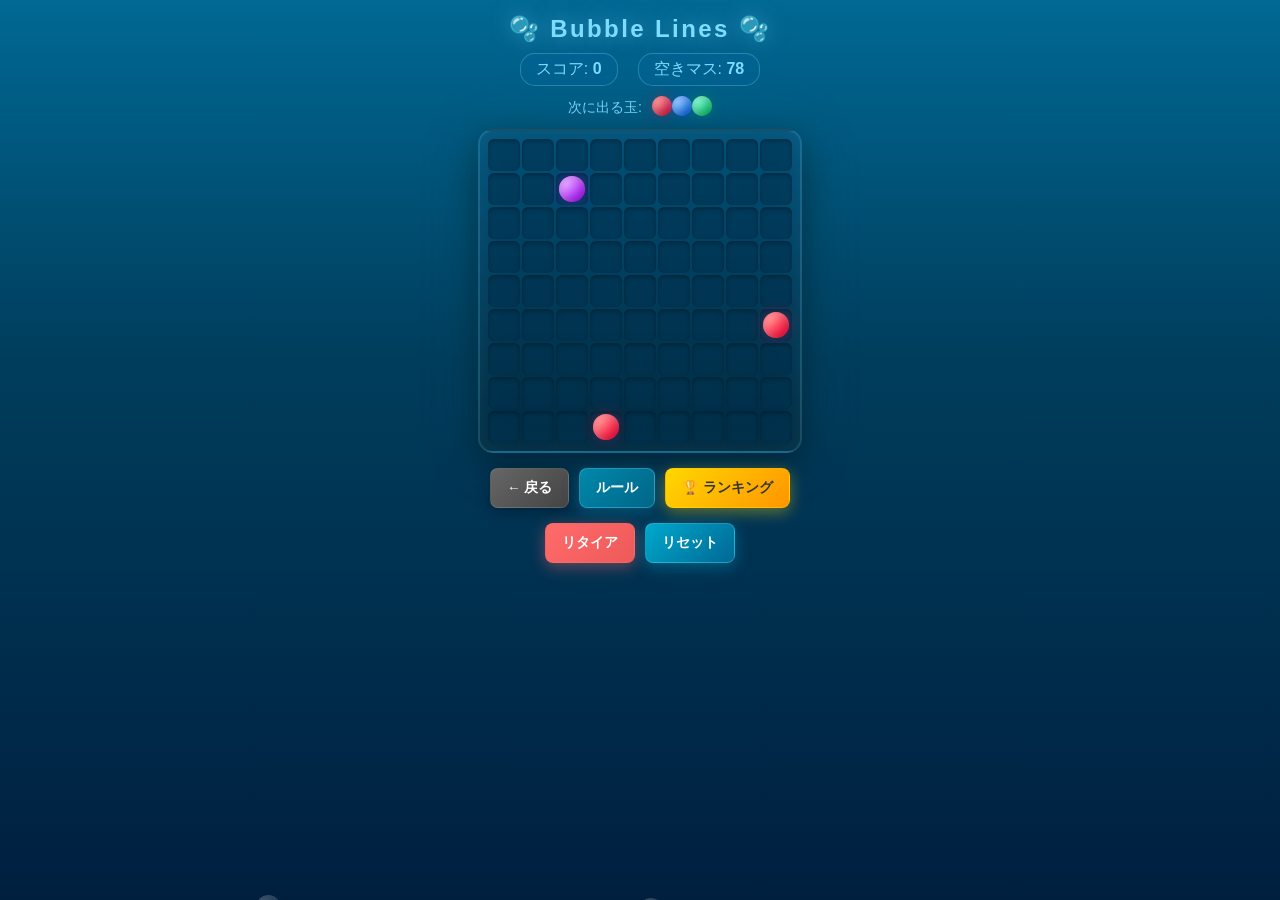
==== commit 77b08860: "Add files via upload" ====
--- a/bubble-lines.html
+++ b/bubble-lines.html
@@ -860,19 +860,30 @@
     // ターン数（波の計算用）
     let turnCount = 0;
 
-    // 意地悪レベルを計算（波のある難易度）
+    // 意地悪レベルを計算（波のある難易度 + 休憩ゾーン）
     function getMeanLevel() {
-      // ベースレベル: スコアに応じてゆるやかに上昇（0〜0.6）
-      const baseLevel = Math.min(0.6, score / 600 * 0.6);
-      
-      // 波: サイン波で±0.25の変動（周期は約15ターン）
-      const wave = Math.sin(turnCount * 0.4) * 0.25;
+      // ベースレベル: スコアに応じてゆるやかに上昇（0〜0.5）
+      // 1200点で最大に到達するよう調整
+      const baseLevel = Math.min(0.5, score / 1200 * 0.5);
+      
+      // 波: サイン波で±0.2の変動（周期は約15ターン）
+      const turnWave = Math.sin(turnCount * 0.4) * 0.2;
+      
+      // 休憩ゾーン: 100点ごとに難易度が下がる「谷」を作る
+      // スコアの下2桁が0-30の範囲で難易度ダウン
+      const scoreInCycle = score % 100;
+      let restBonus = 0;
+      if (scoreInCycle < 30) {
+        // 0〜30点の間は「休憩ゾーン」: 最大-0.25の難易度軽減
+        // 15点で最も楽になり、0と30で通常に戻る
+        restBonus = -0.25 * Math.sin((scoreInCycle / 30) * Math.PI);
+      }
       
       // ランダム要素: ±0.1の揺らぎ
       const randomFactor = (Math.random() - 0.5) * 0.2;
       
-      // 合計（0〜0.9の範囲にクランプ）
-      const level = Math.max(0, Math.min(0.9, baseLevel + wave + randomFactor));
+      // 合計（0〜0.7の範囲にクランプ）← 天井を下げた
+      const level = Math.max(0, Math.min(0.7, baseLevel + turnWave + restBonus + randomFactor));
       
       return level;
     }
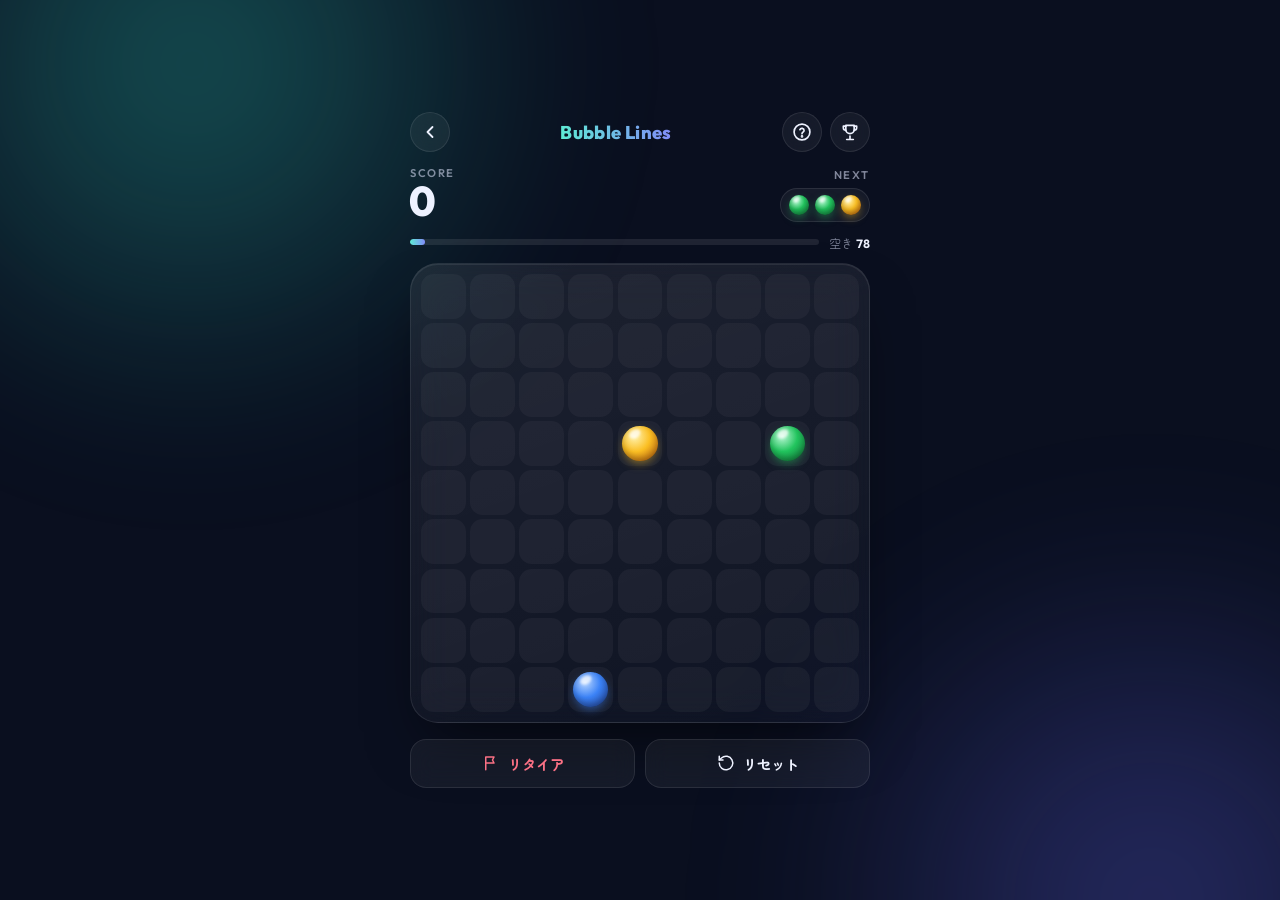
==== commit b3512b2e: "Bubble Lines: モダンなUIデザインに刷新 - ダーク + オーロラ背景、ガラス調の盤面、つや玉のボール - 上部アイコンボタン / SCORE・NEXT の HUD / 盤面の埋まり具合" ====
--- a/bubble-lines.html
+++ b/bubble-lines.html
@@ -2,185 +2,316 @@
 <html lang="ja">
 <head>
   <meta charset="UTF-8">
-  <meta name="viewport" content="width=device-width, initial-scale=1.0">
-  <title>Color Lines</title>
+  <meta name="viewport" content="width=device-width, initial-scale=1.0, viewport-fit=cover">
+  <meta name="theme-color" content="#0a0f1f">
+  <title>Bubble Lines</title>
+  <link rel="preconnect" href="https://fonts.googleapis.com">
+  <link rel="preconnect" href="https://fonts.gstatic.com" crossorigin>
+  <link href="https://fonts.googleapis.com/css2?family=Outfit:wght@400;600;800&family=Zen+Maru+Gothic:wght@500;700&display=swap" rel="stylesheet">
   <style>
+    :root {
+      --bg: #0a0f1f;
+      --surface: rgba(255, 255, 255, 0.05);
+      --surface-strong: rgba(255, 255, 255, 0.09);
+      --line: rgba(255, 255, 255, 0.09);
+      --text: #eef2ff;
+      --text-dim: rgba(226, 232, 255, 0.55);
+      --accent: #5eead4;
+      --accent-2: #818cf8;
+      --danger: #fb7185;
+      --radius-lg: 28px;
+      --radius-md: 16px;
+      --board: min(calc(100vw - 32px), 460px, calc(100dvh - 260px));
+    }
+
     * {
       margin: 0;
       padding: 0;
       box-sizing: border-box;
-    }
+      -webkit-tap-highlight-color: transparent;
+    }
+
+    html { background: var(--bg); }
 
     body {
-      font-family: 'Hiragino Kaku Gothic Pro', 'メイリオ', sans-serif;
-      background: linear-gradient(180deg, #006994 0%, #003d5c 40%, #001f3f 100%);
+      font-family: 'Outfit', 'Zen Maru Gothic', 'Hiragino Maru Gothic ProN', sans-serif;
+      color: var(--text);
       min-height: 100vh;
-      padding: 15px;
+      min-height: 100dvh;
+      padding: max(16px, env(safe-area-inset-top)) 16px max(16px, env(safe-area-inset-bottom));
       display: flex;
       flex-direction: column;
       align-items: center;
-      position: relative;
+      justify-content: center;
+      overflow-x: hidden;
+      user-select: none;
+      -webkit-user-select: none;
+    }
+
+    /* オーロラ風の背景 */
+    .aurora {
+      position: fixed;
+      inset: 0;
+      z-index: -1;
       overflow: hidden;
-    }
-
-    /* 泡の背景アニメーション */
+      pointer-events: none;
+    }
+
+    .aurora::before,
+    .aurora::after {
+      content: '';
+      position: absolute;
+      width: 70vmax;
+      height: 70vmax;
+      border-radius: 50%;
+      filter: blur(80px);
+      opacity: 0.35;
+      animation: drift 18s ease-in-out infinite alternate;
+    }
+
+    .aurora::before {
+      background: radial-gradient(circle, #2dd4bf 0%, transparent 60%);
+      top: -30vmax;
+      left: -20vmax;
+    }
+
+    .aurora::after {
+      background: radial-gradient(circle, #6366f1 0%, transparent 60%);
+      bottom: -35vmax;
+      right: -25vmax;
+      animation-delay: -9s;
+    }
+
+    @keyframes drift {
+      0% { transform: translate(0, 0) scale(1); }
+      100% { transform: translate(6vmax, 4vmax) scale(1.1); }
+    }
+
+    /* 背景の泡 */
     .bubble-bg {
       position: fixed;
-      bottom: -20px;
+      bottom: -30px;
+      border-radius: 50%;
+      border: 1px solid rgba(255, 255, 255, 0.3);
+      background: radial-gradient(circle at 30% 30%, rgba(255,255,255,0.35), rgba(255,255,255,0.06) 60%);
+      animation: rise 12s linear infinite;
+      pointer-events: none;
+      z-index: -1;
+    }
+
+    @keyframes rise {
+      0% { transform: translateY(0); opacity: 0; }
+      10% { opacity: 0.6; }
+      100% { transform: translateY(-110vh); opacity: 0; }
+    }
+
+    /* 上部バー */
+    .topbar {
+      width: var(--board);
+      display: flex;
+      align-items: center;
+      justify-content: space-between;
+      margin-bottom: 14px;
+    }
+
+    .brand {
+      font-weight: 800;
+      font-size: 1.15rem;
+      letter-spacing: 0.02em;
+      background: linear-gradient(90deg, var(--accent), var(--accent-2));
+      -webkit-background-clip: text;
+      background-clip: text;
+      color: transparent;
+    }
+
+    .topbar-actions {
+      display: flex;
+      gap: 8px;
+    }
+
+    .icon-btn {
+      width: 40px;
+      height: 40px;
+      border-radius: 50%;
+      border: 1px solid var(--line);
+      background: var(--surface);
+      color: var(--text);
+      display: grid;
+      place-items: center;
+      cursor: pointer;
+      backdrop-filter: blur(12px);
+      -webkit-backdrop-filter: blur(12px);
+      transition: background 0.2s, transform 0.1s;
+    }
+
+    .icon-btn:hover { background: var(--surface-strong); }
+    .icon-btn:active { transform: scale(0.92); }
+    .icon-btn svg { width: 20px; height: 20px; }
+
+    /* スコアと次の玉 */
+    .hud {
+      width: var(--board);
+      display: flex;
+      align-items: flex-end;
+      justify-content: space-between;
+      margin-bottom: 12px;
+    }
+
+    .label {
+      font-size: 0.7rem;
+      font-weight: 600;
+      letter-spacing: 0.14em;
+      color: var(--text-dim);
+      text-transform: uppercase;
+    }
+
+    .score-value {
+      font-size: 2.6rem;
+      font-weight: 800;
+      line-height: 1;
+      font-variant-numeric: tabular-nums;
+      display: inline-block;
+    }
+
+    .score-value.bump {
+      animation: bump 0.35s ease;
+    }
+
+    @keyframes bump {
+      40% { transform: scale(1.18); color: var(--accent); }
+    }
+
+    .next-balls {
+      display: flex;
+      flex-direction: column;
+      align-items: flex-end;
+      gap: 6px;
+    }
+
+    #nextBalls {
+      display: flex;
+      gap: 6px;
+      padding: 6px 8px;
+      border-radius: 999px;
+      background: var(--surface);
+      border: 1px solid var(--line);
+    }
+
+    .ball.preview-ball {
       width: 20px;
       height: 20px;
-      background: radial-gradient(circle at 30% 30%, rgba(255,255,255,0.8), rgba(255,255,255,0.2));
-      border-radius: 50%;
-      animation: rise 8s infinite;
-      opacity: 0.3;
-      pointer-events: none;
-    }
-
-    @keyframes rise {
-      0% { transform: translateY(0) scale(1); opacity: 0.3; }
-      50% { opacity: 0.5; }
-      100% { transform: translateY(-100vh) scale(0.5); opacity: 0; }
-    }
-
-    h1 {
-      color: #7fdbff;
-      font-size: 1.5rem;
-      margin-bottom: 10px;
-      text-shadow: 0 0 20px rgba(127, 219, 255, 0.5);
-      letter-spacing: 0.1em;
-    }
-
-    .info {
-      color: #7fdbff;
-      display: flex;
-      gap: 20px;
-      margin-bottom: 10px;
-      font-size: 1rem;
-    }
-
-    .info span {
-      background: rgba(0, 100, 150, 0.5);
-      padding: 5px 15px;
-      border-radius: 15px;
-      border: 1px solid rgba(127, 219, 255, 0.3);
-    }
-
-    .next-balls {
-      color: #7fdbff;
+    }
+
+    /* 盤面の埋まり具合 */
+    .fill-meter {
+      width: var(--board);
       display: flex;
       align-items: center;
       gap: 10px;
-      margin-bottom: 10px;
-      font-size: 0.9rem;
-    }
-
-    .next-balls .preview-ball {
-      width: 20px;
-      height: 20px;
-      border-radius: 50%;
-      display: inline-block;
-    }
-
+      margin-bottom: 12px;
+      font-size: 0.75rem;
+      color: var(--text-dim);
+    }
+
+    .fill-track {
+      flex: 1;
+      height: 6px;
+      border-radius: 999px;
+      background: var(--surface-strong);
+      overflow: hidden;
+    }
+
+    .fill-bar {
+      height: 100%;
+      width: 0;
+      border-radius: inherit;
+      background: linear-gradient(90deg, var(--accent), var(--accent-2));
+      transition: width 0.4s ease, background 0.4s;
+    }
+
+    .fill-bar.danger {
+      background: linear-gradient(90deg, #f59e0b, var(--danger));
+    }
+
+    .fill-meter strong {
+      color: var(--text);
+      font-variant-numeric: tabular-nums;
+    }
+
+    /* 盤面 */
     .board {
-      background: linear-gradient(180deg, rgba(0, 80, 120, 0.8), rgba(0, 40, 60, 0.9));
-      padding: 8px;
-      border-radius: 15px;
-      box-shadow: 
-        0 10px 40px rgba(0,0,0,0.5),
-        inset 0 0 30px rgba(127, 219, 255, 0.1),
-        0 0 60px rgba(0, 150, 200, 0.2);
+      width: var(--board);
+      aspect-ratio: 1;
+      padding: calc(var(--board) * 0.022);
+      gap: calc(var(--board) * 0.009);
+      border-radius: var(--radius-lg);
+      background: linear-gradient(160deg, rgba(255,255,255,0.08), rgba(255,255,255,0.02));
+      border: 1px solid var(--line);
+      box-shadow: 0 30px 60px -20px rgba(0, 0, 0, 0.6), inset 0 1px 0 rgba(255,255,255,0.08);
+      backdrop-filter: blur(20px);
+      -webkit-backdrop-filter: blur(20px);
       display: grid;
       grid-template-columns: repeat(9, 1fr);
-      gap: 2px;
-      border: 2px solid rgba(127, 219, 255, 0.2);
+      grid-template-rows: repeat(9, 1fr);
     }
 
     .cell {
-      width: 32px;
-      height: 32px;
-      background: rgba(0, 50, 80, 0.6);
-      border-radius: 6px;
+      border-radius: 28%;
+      background: rgba(255, 255, 255, 0.04);
       display: flex;
       align-items: center;
       justify-content: center;
       cursor: pointer;
-      transition: background 0.15s;
-      box-shadow: inset 0 2px 4px rgba(0,0,0,0.3);
-    }
-
-    .cell:hover {
-      background: rgba(0, 80, 120, 0.8);
-    }
+      transition: background 0.15s, box-shadow 0.15s;
+    }
+
+    .cell:hover { background: rgba(255, 255, 255, 0.08); }
 
     .cell.selected {
-      background: rgba(0, 100, 150, 0.9);
-      box-shadow: 
-        inset 0 2px 4px rgba(0,0,0,0.3),
-        0 0 15px rgba(127, 219, 255, 0.4);
-    }
-
-    .cell.path-highlight {
-      background: rgba(100, 255, 100, 0.3);
-    }
-
-    /* 泡スタイルのボール */
+      background: rgba(94, 234, 212, 0.12);
+      box-shadow: inset 0 0 0 2px var(--accent);
+    }
+
+    /* ボール */
     .ball {
-      width: 26px;
-      height: 26px;
+      position: relative;
+      width: 78%;
+      height: 78%;
       border-radius: 50%;
+      background: radial-gradient(circle at 35% 30%, var(--c1) 0%, var(--c2) 45%, var(--c3) 100%);
+      box-shadow:
+        0 4px 10px -2px var(--glow),
+        inset 0 -3px 6px rgba(0, 0, 0, 0.25);
       transition: transform 0.15s;
-      box-shadow: 
-        inset -3px -3px 8px rgba(0,0,0,0.2),
-        inset 3px 3px 8px rgba(255,255,255,0.4),
-        0 2px 8px rgba(0,0,0,0.3);
-    }
+    }
+
+    /* つやのハイライト */
+    .ball::after {
+      content: '';
+      position: absolute;
+      top: 12%;
+      left: 20%;
+      width: 34%;
+      height: 24%;
+      border-radius: 50%;
+      background: rgba(255, 255, 255, 0.7);
+      filter: blur(1px);
+      transform: rotate(-30deg);
+    }
+
+    .ball.red    { --c1: #ffb3c1; --c2: #ff4d6d; --c3: #b3123b; --glow: rgba(255, 77, 109, 0.55); }
+    .ball.blue   { --c1: #b5d4ff; --c2: #3b82f6; --c3: #1e3a8a; --glow: rgba(59, 130, 246, 0.55); }
+    .ball.green  { --c1: #b8f7d4; --c2: #22c55e; --c3: #0f6b34; --glow: rgba(34, 197, 94, 0.5); }
+    .ball.yellow { --c1: #fff3b0; --c2: #fbbf24; --c3: #b45309; --glow: rgba(251, 191, 36, 0.5); }
+    .ball.purple { --c1: #e9c8ff; --c2: #a855f7; --c3: #5b1a99; --glow: rgba(168, 85, 247, 0.55); }
 
     .cell.selected .ball {
-      transform: scale(1.1);
-      animation: wobble 0.8s infinite;
-    }
-
-    @keyframes wobble {
-      0%, 100% { transform: scale(1.1) translateY(0); }
-      25% { transform: scale(1.1) translateY(-2px) rotate(-2deg); }
-      75% { transform: scale(1.1) translateY(-2px) rotate(2deg); }
-    }
-
-    /* 泡の色 - カラフルな海中の宝石イメージ */
-    .ball.red { 
-      background: radial-gradient(circle at 30% 30%, #ff6b6b, #ff0044);
-      box-shadow: 
-        inset -3px -3px 8px rgba(100,0,0,0.3),
-        inset 5px 5px 10px rgba(255,200,200,0.5),
-        0 0 15px rgba(255,0,68,0.3);
-    }
-    .ball.blue { 
-      background: radial-gradient(circle at 30% 30%, #74b9ff, #0066ff);
-      box-shadow: 
-        inset -3px -3px 8px rgba(0,0,100,0.3),
-        inset 5px 5px 10px rgba(200,220,255,0.5),
-        0 0 15px rgba(0,102,255,0.3);
-    }
-    .ball.green { 
-      background: radial-gradient(circle at 30% 30%, #55efc4, #00cc66);
-      box-shadow: 
-        inset -3px -3px 8px rgba(0,80,0,0.3),
-        inset 5px 5px 10px rgba(200,255,220,0.5),
-        0 0 15px rgba(0,204,102,0.3);
-    }
-    .ball.yellow { 
-      background: radial-gradient(circle at 30% 30%, #fff06b, #ffcc00);
-      box-shadow: 
-        inset -3px -3px 8px rgba(100,80,0,0.3),
-        inset 5px 5px 10px rgba(255,255,220,0.5),
-        0 0 15px rgba(255,204,0,0.3);
-    }
-    .ball.purple { 
-      background: radial-gradient(circle at 30% 30%, #d589ff, #aa00ff);
-      box-shadow: 
-        inset -3px -3px 8px rgba(60,0,80,0.3),
-        inset 5px 5px 10px rgba(240,200,255,0.5),
-        0 0 15px rgba(170,0,255,0.3);
+      animation: hop 0.7s ease-in-out infinite;
+    }
+
+    @keyframes hop {
+      0%, 100% { transform: translateY(0) scale(1.04); }
+      50% { transform: translateY(-12%) scale(1.04); }
     }
 
     /* 移動中のボール */
@@ -191,555 +322,507 @@
       transition: left 0.08s linear, top 0.08s linear;
     }
 
-    /* 水泡が弾けるエフェクト */
+    /* 弾けるエフェクト */
     .ball.removing {
-      animation: bubblePop 0.5s ease-out forwards;
+      animation: bubblePop 0.45s cubic-bezier(.3,1.6,.6,1) forwards;
     }
 
     @keyframes bubblePop {
       0% { transform: scale(1); opacity: 1; }
-      30% { transform: scale(1.3); opacity: 0.8; }
+      35% { transform: scale(1.3); opacity: 1; filter: brightness(1.4); }
       100% { transform: scale(0); opacity: 0; }
     }
 
-    /* 弾ける時の小さな泡 */
     .pop-bubble {
       position: fixed;
       width: 8px;
       height: 8px;
       border-radius: 50%;
-      background: radial-gradient(circle at 30% 30%, rgba(255,255,255,0.9), rgba(255,255,255,0.3));
+      border: 1.5px solid rgba(255, 255, 255, 0.85);
       pointer-events: none;
       z-index: 1001;
-      animation: popFloat 0.8s ease-out forwards;
+      animation: popFloat 0.7s ease-out forwards;
     }
 
     @keyframes popFloat {
-      0% { transform: scale(1) translateY(0); opacity: 1; }
-      100% { transform: scale(0.3) translateY(-40px); opacity: 0; }
-    }
-
-    /* 軌跡エフェクト */
-    .trail {
+      0% { transform: scale(0.6); opacity: 1; }
+      100% { transform: scale(1.4) translateY(-30px); opacity: 0; }
+    }
+
+    .score-pop {
       position: fixed;
-      width: 12px;
-      height: 12px;
-      border-radius: 50%;
+      z-index: 1002;
+      pointer-events: none;
+      font-weight: 800;
+      font-size: 1.4rem;
+      color: #fff;
+      text-shadow: 0 2px 12px rgba(94, 234, 212, 0.8);
+      transform: translate(-50%, -50%);
+      animation: scorePop 0.9s ease-out forwards;
+    }
+
+    @keyframes scorePop {
+      0% { opacity: 0; transform: translate(-50%, -30%) scale(0.6); }
+      20% { opacity: 1; transform: translate(-50%, -50%) scale(1.1); }
+      100% { opacity: 0; transform: translate(-50%, -160%) scale(1); }
+    }
+
+    /* 軌跡 */
+    .ball.trail {
+      position: fixed;
       pointer-events: none;
       z-index: 999;
+      opacity: 0.5;
       animation: fadeTrail 0.4s ease-out forwards;
-      box-shadow: 0 0 10px currentColor;
-    }
+    }
+
+    .ball.trail::after { display: none; }
 
     @keyframes fadeTrail {
-      0% { transform: scale(1); opacity: 0.6; }
+      0% { transform: scale(1); opacity: 0.5; }
       100% { transform: scale(0.2); opacity: 0; }
     }
 
+    /* 下部ボタン */
     .buttons {
-      margin-top: 15px;
+      width: var(--board);
+      margin-top: 16px;
+      display: grid;
+      grid-template-columns: 1fr 1fr;
+      gap: 10px;
+    }
+
+    button {
+      font-family: inherit;
+      cursor: pointer;
+    }
+
+    .pill-btn {
       display: flex;
-      flex-wrap: wrap;
+      align-items: center;
+      justify-content: center;
+      gap: 8px;
+      padding: 13px 16px;
+      border-radius: var(--radius-md);
+      border: 1px solid var(--line);
+      background: var(--surface);
+      color: var(--text);
+      font-size: 0.9rem;
+      font-weight: 600;
+      backdrop-filter: blur(12px);
+      -webkit-backdrop-filter: blur(12px);
+      transition: background 0.2s, transform 0.1s;
+    }
+
+    .pill-btn:hover { background: var(--surface-strong); }
+    .pill-btn:active { transform: scale(0.97); }
+    .pill-btn svg { width: 18px; height: 18px; }
+
+    .retire-btn { color: var(--danger); }
+
+    .primary-btn {
+      display: block;
+      width: 100%;
+      padding: 14px;
+      border: none;
+      border-radius: var(--radius-md);
+      background: linear-gradient(135deg, var(--accent), var(--accent-2));
+      color: #0a0f1f;
+      font-size: 1rem;
+      font-weight: 800;
+      box-shadow: 0 10px 30px -10px rgba(129, 140, 248, 0.7);
+      transition: transform 0.1s, filter 0.2s;
+    }
+
+    .primary-btn:hover { filter: brightness(1.08); }
+    .primary-btn:active { transform: scale(0.98); }
+
+    /* モーダル共通（スマホでは下から出るシート） */
+    .modal-overlay {
+      position: fixed;
+      inset: 0;
+      background: rgba(5, 8, 20, 0.6);
+      backdrop-filter: blur(6px);
+      -webkit-backdrop-filter: blur(6px);
+      display: none;
+      justify-content: center;
+      align-items: center;
+      z-index: 200;
+      padding: 16px;
+    }
+
+    .modal-overlay.show {
+      display: flex;
+      animation: fadeIn 0.25s ease;
+    }
+
+    @keyframes fadeIn {
+      from { opacity: 0; }
+      to { opacity: 1; }
+    }
+
+    .modal,
+    .message {
+      background: rgba(20, 26, 48, 0.92);
+      border: 1px solid var(--line);
+      border-radius: var(--radius-lg);
+      box-shadow: 0 30px 80px -20px rgba(0, 0, 0, 0.7);
+      backdrop-filter: blur(24px);
+      -webkit-backdrop-filter: blur(24px);
+      color: var(--text);
+    }
+
+    .modal {
+      width: 100%;
+      max-width: 380px;
+      max-height: 85vh;
+      overflow-y: auto;
+      padding: 28px 24px 24px;
+      animation: sheetUp 0.35s cubic-bezier(.2,.9,.3,1.1);
+    }
+
+    @keyframes sheetUp {
+      from { transform: translateY(30px); opacity: 0; }
+      to { transform: translateY(0); opacity: 1; }
+    }
+
+    @media (max-width: 480px) {
+      .modal-overlay {
+        align-items: flex-end;
+        padding: 0;
+      }
+
+      .modal {
+        max-width: none;
+        border-radius: var(--radius-lg) var(--radius-lg) 0 0;
+        padding-bottom: max(24px, env(safe-area-inset-bottom));
+      }
+
+      .modal::before {
+        content: '';
+        display: block;
+        width: 40px;
+        height: 4px;
+        border-radius: 999px;
+        background: rgba(255, 255, 255, 0.2);
+        margin: -14px auto 18px;
+      }
+    }
+
+    .modal h2 {
+      font-size: 1.3rem;
+      font-weight: 800;
+      margin-bottom: 18px;
+    }
+
+    .modal ul {
+      list-style: none;
+      margin-bottom: 22px;
+      display: grid;
       gap: 10px;
-      justify-content: center;
-    }
-
-    button {
-      padding: 10px 16px;
-      font-size: 0.85rem;
-      font-weight: bold;
-      border: none;
+    }
+
+    .rules li {
+      display: flex;
+      gap: 12px;
+      align-items: flex-start;
+      font-family: 'Zen Maru Gothic', sans-serif;
+      font-size: 0.92rem;
+      line-height: 1.6;
+      color: rgba(238, 242, 255, 0.85);
+    }
+
+    .rules li .num {
+      flex-shrink: 0;
+      width: 24px;
+      height: 24px;
       border-radius: 8px;
-      cursor: pointer;
-      transition: transform 0.1s;
-      color: white;
-    }
-
-    @media (max-width: 400px) {
-      .buttons {
-        gap: 8px;
-      }
-      
-      button {
-        padding: 8px 12px;
-        font-size: 0.8rem;
-      }
-    }
-
-    button:active {
-      transform: scale(0.95);
-    }
-
-    .reset-btn {
-      background: linear-gradient(135deg, #00a8cc, #006994);
-      box-shadow: 0 4px 15px rgba(0, 168, 204, 0.4);
-      border: 1px solid rgba(127, 219, 255, 0.3);
-    }
-
-    .reset-btn:hover {
-      box-shadow: 0 4px 20px rgba(0, 168, 204, 0.6);
-    }
-
+      background: var(--surface-strong);
+      display: grid;
+      place-items: center;
+      font-family: 'Outfit', sans-serif;
+      font-size: 0.75rem;
+      font-weight: 800;
+      color: var(--accent);
+      margin-top: 1px;
+    }
+
+    /* ランキング */
+    .ranking-content {
+      max-height: 50vh;
+      overflow-y: auto;
+      margin-bottom: 18px;
+    }
+
+    .ranking-content .loading,
+    .ranking-content .empty {
+      text-align: center;
+      color: var(--text-dim);
+      padding: 24px 0;
+    }
+
+    .ranking-content .error {
+      text-align: center;
+      color: var(--danger);
+      padding: 24px 0;
+    }
+
+    .ranking-list {
+      display: grid;
+      gap: 6px;
+    }
+
+    .ranking-item {
+      display: flex;
+      align-items: center;
+      gap: 12px;
+      padding: 10px 12px;
+      border-radius: 14px;
+      background: var(--surface);
+    }
+
+    .ranking-item:nth-child(-n+3) {
+      background: var(--surface-strong);
+    }
+
+    .ranking-rank {
+      width: 28px;
+      text-align: center;
+      font-weight: 800;
+      color: var(--text-dim);
+      flex-shrink: 0;
+    }
+
+    .ranking-rank.gold,
+    .ranking-rank.silver,
+    .ranking-rank.bronze { font-size: 1.2rem; }
+
+    .ranking-info {
+      flex: 1;
+      min-width: 0;
+    }
+
+    .ranking-name {
+      font-family: 'Zen Maru Gothic', sans-serif;
+      font-weight: 700;
+      font-size: 0.92rem;
+      white-space: nowrap;
+      overflow: hidden;
+      text-overflow: ellipsis;
+    }
+
+    .ranking-date {
+      font-size: 0.7rem;
+      color: var(--text-dim);
+    }
+
+    .ranking-score {
+      font-weight: 800;
+      font-size: 1.05rem;
+      color: var(--accent);
+      font-variant-numeric: tabular-nums;
+      flex-shrink: 0;
+    }
+
+    /* ゲームオーバー */
     .message {
       position: fixed;
       top: 50%;
       left: 50%;
       transform: translate(-50%, -50%);
-      background: linear-gradient(180deg, rgba(0, 80, 120, 0.95), rgba(0, 40, 60, 0.98));
-      color: #7fdbff;
-      padding: 30px 40px;
-      border-radius: 20px;
+      width: calc(100% - 32px);
+      max-width: 360px;
+      padding: 32px 24px 24px;
       text-align: center;
       display: none;
       z-index: 100;
-      border: 2px solid rgba(127, 219, 255, 0.3);
-      box-shadow: 0 0 50px rgba(0, 150, 200, 0.3);
-      width: 90%;
-      max-width: 340px;
-    }
-
-    @media (max-width: 400px) {
-      .message {
-        padding: 20px 15px;
-        width: 92%;
-      }
-      
-      .message h2 {
-        font-size: 1.4rem;
-      }
-      
-      .message p {
-        font-size: 1rem;
-      }
     }
 
     .message.show {
       display: block;
-      animation: popIn 0.3s ease;
+      animation: popIn 0.4s cubic-bezier(.2,.9,.3,1.2);
+      box-shadow: 0 0 0 100vmax rgba(5, 8, 20, 0.65), 0 30px 80px -20px rgba(0, 0, 0, 0.7);
     }
 
     @keyframes popIn {
-      0% { transform: translate(-50%, -50%) scale(0); }
-      100% { transform: translate(-50%, -50%) scale(1); }
+      from { transform: translate(-50%, -45%) scale(0.9); opacity: 0; }
+      to { transform: translate(-50%, -50%) scale(1); opacity: 1; }
     }
 
     .message h2 {
-      font-size: 1.8rem;
-      margin-bottom: 10px;
-      color: #ff6b6b;
-      text-shadow: 0 0 10px rgba(255, 107, 107, 0.5);
-    }
-
-    .message p {
-      font-size: 1.1rem;
-      margin-bottom: 20px;
-    }
-
-    .message button {
-      background: linear-gradient(135deg, #00cc66, #009944);
-      box-shadow: 0 4px 15px rgba(0, 204, 102, 0.4);
+      font-size: 0.8rem;
+      font-weight: 600;
+      letter-spacing: 0.2em;
+      color: var(--text-dim);
+      margin-bottom: 8px;
+    }
+
+    .final-score {
+      font-size: 4rem;
+      font-weight: 800;
+      line-height: 1;
+      margin-bottom: 24px;
+      background: linear-gradient(135deg, var(--accent), var(--accent-2));
+      -webkit-background-clip: text;
+      background-clip: text;
+      color: transparent;
     }
 
     .score-form {
       display: flex;
-      flex-wrap: wrap;
-      gap: 10px;
-      margin-bottom: 15px;
-      justify-content: center;
+      gap: 8px;
+      margin-bottom: 8px;
     }
 
     .score-form input {
-      padding: 8px 12px;
-      border: 2px solid rgba(127, 219, 255, 0.4);
-      border-radius: 8px;
-      background: rgba(0, 40, 60, 0.8);
-      color: #7fdbff;
+      flex: 1;
+      min-width: 0;
+      padding: 12px 14px;
+      border-radius: 12px;
+      border: 1px solid var(--line);
+      background: rgba(0, 0, 0, 0.25);
+      color: var(--text);
+      font-family: 'Zen Maru Gothic', sans-serif;
       font-size: 16px;
-      width: 140px;
-      max-width: 100%;
-    }
-
-    .score-form input::placeholder {
-      color: rgba(127, 219, 255, 0.5);
-    }
+    }
+
+    .score-form input::placeholder { color: var(--text-dim); }
 
     .score-form input:focus {
       outline: none;
-      border-color: rgba(127, 219, 255, 0.8);
+      border-color: var(--accent);
     }
 
     .submit-btn {
-      background: linear-gradient(135deg, #ff9500, #ff6b00) !important;
-      box-shadow: 0 4px 15px rgba(255, 149, 0, 0.4) !important;
-      padding: 8px 15px !important;
-      font-size: 0.85rem !important;
+      padding: 0 16px;
+      border: none;
+      border-radius: 12px;
+      background: var(--text);
+      color: var(--bg);
+      font-weight: 800;
+      font-size: 0.85rem;
       white-space: nowrap;
     }
 
     .submit-btn:disabled {
-      background: linear-gradient(135deg, #666, #444) !important;
-      box-shadow: none !important;
+      opacity: 0.35;
       cursor: not-allowed;
     }
 
+    .score-note {
+      font-family: 'Zen Maru Gothic', sans-serif;
+      font-size: 0.72rem;
+      color: var(--text-dim);
+      margin-bottom: 6px;
+    }
+
     .submit-status {
+      font-family: 'Zen Maru Gothic', sans-serif;
       font-size: 0.85rem;
-      min-height: 1.2em;
-      margin-bottom: 10px;
-    }
-
-    .score-note {
-      font-size: 0.75rem;
-      color: rgba(127, 219, 255, 0.6);
-      margin-bottom: 8px;
-    }
-
-    .submit-status.success {
-      color: #55efc4;
-    }
-
-    .submit-status.error {
-      color: #ff6b6b;
-    }
-
-    @media (max-width: 360px) {
-      .message {
-        padding: 20px 15px;
-        width: 95%;
-      }
-      
-      .message h2 {
-        font-size: 1.4rem;
-      }
-      
-      .score-form {
-        flex-direction: column;
-        align-items: center;
-      }
-      
-      .score-form input {
-        width: 100%;
-      }
-      
-      .submit-btn {
-        width: 100%;
-      }
-    }
-
-    /* ルールモーダル */
-    .modal-overlay {
-      position: fixed;
-      top: 0;
-      left: 0;
-      width: 100%;
-      height: 100%;
-      background: rgba(0, 20, 40, 0.8);
-      display: none;
-      justify-content: center;
-      align-items: center;
-      z-index: 200;
-    }
-
-    .modal-overlay.show {
-      display: flex;
-      animation: fadeIn 0.3s ease;
-    }
-
-    @keyframes fadeIn {
-      0% { opacity: 0; }
-      100% { opacity: 1; }
-    }
-
-    .modal {
-      background: linear-gradient(180deg, rgba(0, 80, 120, 0.98), rgba(0, 40, 60, 0.98));
-      color: #7fdbff;
-      padding: 25px 30px;
-      border-radius: 20px;
-      max-width: 360px;
-      width: 90%;
-      max-height: 90vh;
-      overflow-y: auto;
-      border: 2px solid rgba(127, 219, 255, 0.3);
-      box-shadow: 0 0 50px rgba(0, 150, 200, 0.3);
-      animation: popIn 0.3s ease;
-    }
-
-    @media (max-width: 360px) {
-      .modal {
-        padding: 20px 15px;
-        width: 95%;
-      }
-      
-      .modal h2 {
-        font-size: 1.2rem;
-      }
-      
-      .modal li {
-        font-size: 0.85rem;
-      }
-    }
-
-    .modal h2 {
-      font-size: 1.4rem;
-      margin-bottom: 15px;
-      text-align: center;
-      color: #7fdbff;
-      text-shadow: 0 0 10px rgba(127, 219, 255, 0.5);
-    }
-
-    .modal ul {
-      list-style: none;
-      padding: 0;
-      margin: 0 0 20px 0;
-    }
-
-    .modal li {
-      padding: 8px 0;
-      border-bottom: 1px solid rgba(127, 219, 255, 0.15);
-      font-size: 0.95rem;
-      line-height: 1.5;
-    }
-
-    .modal li:last-child {
-      border-bottom: none;
-    }
-
-    .modal li::before {
-      content: "🫧 ";
-    }
-
-    .modal .close-btn {
-      display: block;
-      width: 100%;
-      padding: 12px;
-      background: linear-gradient(135deg, #00a8cc, #006994);
-      border: none;
-      border-radius: 10px;
-      color: white;
-      font-size: 1rem;
-      font-weight: bold;
-      cursor: pointer;
-      box-shadow: 0 4px 15px rgba(0, 168, 204, 0.4);
-    }
-
-    .help-btn {
-      background: linear-gradient(135deg, #0088aa, #006688);
-      box-shadow: 0 4px 15px rgba(0, 136, 170, 0.4);
-      border: 1px solid rgba(127, 219, 255, 0.3);
-    }
-
-    .help-btn:hover {
-      box-shadow: 0 4px 20px rgba(0, 136, 170, 0.6);
-    }
-
-    .ranking-btn {
-      background: linear-gradient(135deg, #ffd700, #ff9500);
-      box-shadow: 0 4px 15px rgba(255, 215, 0, 0.4);
-      border: 1px solid rgba(255, 215, 0, 0.3);
-      color: #333;
-    }
-
-    .ranking-btn:hover {
-      box-shadow: 0 4px 20px rgba(255, 215, 0, 0.6);
-    }
-
-    .retire-btn {
-      background: linear-gradient(135deg, #ff6b6b, #ee5a5a);
-      box-shadow: 0 4px 15px rgba(255, 107, 107, 0.4);
-      border: 1px solid rgba(255, 107, 107, 0.3);
-    }
-
-    .retire-btn:hover {
-      box-shadow: 0 4px 20px rgba(255, 107, 107, 0.6);
-    }
-
-    .back-btn {
-      background: linear-gradient(135deg, #666, #444);
-      box-shadow: 0 4px 15px rgba(0, 0, 0, 0.3);
-      border: 1px solid rgba(255, 255, 255, 0.1);
-    }
-
-    .back-btn:hover {
-      box-shadow: 0 4px 20px rgba(0, 0, 0, 0.4);
-    }
-
-    .ranking-modal {
-      max-width: 320px;
-    }
-
-    .ranking-content {
-      max-height: 50vh;
-      overflow-y: auto;
-      margin-bottom: 15px;
-    }
-
-    .ranking-content .loading {
-      text-align: center;
-      color: rgba(127, 219, 255, 0.7);
-    }
-
-    .ranking-content .error {
-      text-align: center;
-      color: #ff6b6b;
-    }
-
-    .ranking-content .empty {
-      text-align: center;
-      color: rgba(127, 219, 255, 0.7);
-    }
-
-    .ranking-list {
-      list-style: none;
-      padding: 0;
-      margin: 0;
-    }
-
-    .ranking-item {
-      display: flex;
-      align-items: center;
-      padding: 10px 8px;
-      border-bottom: 1px solid rgba(127, 219, 255, 0.15);
-      gap: 8px;
-    }
-
-    .ranking-item:last-child {
-      border-bottom: none;
-    }
-
-    .ranking-rank {
-      font-weight: bold;
-      font-size: 1rem;
-      width: 26px;
-      text-align: center;
-      flex-shrink: 0;
-    }
-
-    .ranking-rank.gold { color: #ffd700; }
-    .ranking-rank.silver { color: #c0c0c0; }
-    .ranking-rank.bronze { color: #cd7f32; }
-
-    .ranking-info {
-      flex: 1;
-      min-width: 0;
-    }
-
-    .ranking-name {
-      font-weight: bold;
-      white-space: nowrap;
-      overflow: hidden;
-      text-overflow: ellipsis;
-      font-size: 0.9rem;
-    }
-
-    .ranking-date {
-      font-size: 0.7rem;
-      color: rgba(127, 219, 255, 0.6);
-    }
-
-    .ranking-score {
-      font-weight: bold;
-      font-size: 1rem;
-      color: #55efc4;
-      flex-shrink: 0;
-    }
-
-    @media (max-width: 360px) {
-      .ranking-modal {
-        max-width: 95%;
-      }
-      
-      .ranking-item {
-        padding: 8px 5px;
-        gap: 6px;
-      }
-      
-      .ranking-rank {
-        font-size: 0.9rem;
-        width: 24px;
-      }
-      
-      .ranking-name {
-        font-size: 0.85rem;
-      }
-      
-      .ranking-score {
-        font-size: 0.9rem;
-      }
+      min-height: 1.4em;
+      margin-bottom: 14px;
+    }
+
+    .submit-status.success { color: var(--accent); }
+    .submit-status.error { color: var(--danger); }
+
+    @media (prefers-reduced-motion: reduce) {
+      .aurora::before, .aurora::after, .bubble-bg { animation: none; }
+      .bubble-bg { display: none; }
     }
   </style>
 </head>
 <body>
+  <div class="aurora"></div>
+
   <!-- 背景の泡 -->
-  <div class="bubble-bg" style="left: 10%; animation-delay: 0s; width: 15px; height: 15px;"></div>
-  <div class="bubble-bg" style="left: 20%; animation-delay: 2s; width: 25px; height: 25px;"></div>
-  <div class="bubble-bg" style="left: 35%; animation-delay: 4s; width: 18px; height: 18px;"></div>
-  <div class="bubble-bg" style="left: 50%; animation-delay: 1s; width: 22px; height: 22px;"></div>
-  <div class="bubble-bg" style="left: 65%; animation-delay: 3s; width: 16px; height: 16px;"></div>
-  <div class="bubble-bg" style="left: 80%; animation-delay: 5s; width: 20px; height: 20px;"></div>
-  <div class="bubble-bg" style="left: 90%; animation-delay: 2.5s; width: 14px; height: 14px;"></div>
-
-  <h1>🫧 Bubble Lines 🫧</h1>
-  
-  <div class="info">
-    <span>スコア: <strong id="score">0</strong></span>
-    <span>空きマス: <strong id="empty">78</strong></span>
+  <div class="bubble-bg" style="left: 8%; animation-delay: 0s; width: 14px; height: 14px;"></div>
+  <div class="bubble-bg" style="left: 22%; animation-delay: 4s; width: 24px; height: 24px;"></div>
+  <div class="bubble-bg" style="left: 47%; animation-delay: 7s; width: 10px; height: 10px;"></div>
+  <div class="bubble-bg" style="left: 70%; animation-delay: 2s; width: 20px; height: 20px;"></div>
+  <div class="bubble-bg" style="left: 88%; animation-delay: 9s; width: 12px; height: 12px;"></div>
+
+  <header class="topbar">
+    <button class="icon-btn" id="backBtn" aria-label="戻る">
+      <svg viewBox="0 0 24 24" fill="none" stroke="currentColor" stroke-width="2.2" stroke-linecap="round" stroke-linejoin="round"><path d="M15 18l-6-6 6-6"/></svg>
+    </button>
+    <span class="brand">Bubble Lines</span>
+    <div class="topbar-actions">
+      <button class="icon-btn" id="helpBtn" aria-label="ルール">
+        <svg viewBox="0 0 24 24" fill="none" stroke="currentColor" stroke-width="2" stroke-linecap="round" stroke-linejoin="round"><circle cx="12" cy="12" r="9.5"/><path d="M9.5 9.2a2.6 2.6 0 0 1 5 1c0 1.7-2.5 2.3-2.5 3.8"/><circle cx="12" cy="17.3" r="0.6" fill="currentColor"/></svg>
+      </button>
+      <button class="icon-btn" id="rankingBtn" aria-label="ランキング">
+        <svg viewBox="0 0 24 24" fill="none" stroke="currentColor" stroke-width="2" stroke-linecap="round" stroke-linejoin="round"><path d="M8 21h8M12 17v4M7 4h10v5a5 5 0 0 1-10 0V4z"/><path d="M17 5h3v2a3 3 0 0 1-3 3M7 5H4v2a3 3 0 0 0 3 3"/></svg>
+      </button>
+    </div>
+  </header>
+
+  <div class="hud">
+    <div>
+      <div class="label">Score</div>
+      <strong class="score-value" id="score">0</strong>
+    </div>
+    <div class="next-balls">
+      <div class="label">Next</div>
+      <span id="nextBalls"></span>
+    </div>
   </div>
 
-  <div class="next-balls">
-    次に出る玉: 
-    <span id="nextBalls"></span>
+  <div class="fill-meter">
+    <div class="fill-track"><div class="fill-bar" id="fillBar"></div></div>
+    <span>空き <strong id="empty">78</strong></span>
   </div>
 
   <div class="board" id="board"></div>
 
   <div class="buttons">
-    <button class="back-btn" id="backBtn">← 戻る</button>
-    <button class="help-btn" id="helpBtn">ルール</button>
-    <button class="ranking-btn" id="rankingBtn">🏆 ランキング</button>
-  </div>
-  <div class="buttons">
-    <button class="retire-btn" id="retireBtn">リタイア</button>
-    <button class="reset-btn" id="resetBtn">リセット</button>
+    <button class="pill-btn retire-btn" id="retireBtn">
+      <svg viewBox="0 0 24 24" fill="none" stroke="currentColor" stroke-width="2" stroke-linecap="round" stroke-linejoin="round"><path d="M5 21V4M5 4h11l-2 4 2 4H5"/></svg>
+      リタイア
+    </button>
+    <button class="pill-btn" id="resetBtn">
+      <svg viewBox="0 0 24 24" fill="none" stroke="currentColor" stroke-width="2" stroke-linecap="round" stroke-linejoin="round"><path d="M3 12a9 9 0 1 0 3-6.7L3 8"/><path d="M3 3v5h5"/></svg>
+      リセット
+    </button>
   </div>
 
   <!-- ルール説明モーダル -->
   <div class="modal-overlay" id="rulesModal">
     <div class="modal">
-      <h2>🫧 あそびかた 🫧</h2>
-      <ul>
-        <li>泡をタップして選択し、空いているマスをタップして移動</li>
-        <li>移動は空きマスがつながっている場所のみ可能</li>
-        <li>同じ色の泡を縦・横・斜めに5つ以上並べると消える</li>
-        <li>泡を消すとスコアがもらえる</li>
-        <li>毎ターン3つの新しい泡が出現する</li>
-        <li>泡を消したターンは新しい泡が出ない</li>
-        <li>マスが全部埋まるとゲームオーバー</li>
+      <h2>あそびかた</h2>
+      <ul class="rules">
+        <li><span class="num">1</span>泡をタップして選び、空いているマスをタップして移動</li>
+        <li><span class="num">2</span>移動できるのは空きマスでつながっている場所だけ</li>
+        <li><span class="num">3</span>同じ色を縦・横・斜めに5つ以上並べると消える</li>
+        <li><span class="num">4</span>泡を消すとスコアがもらえる</li>
+        <li><span class="num">5</span>毎ターン3つの新しい泡が出現する（消したターンは出ない）</li>
+        <li><span class="num">6</span>マスが全部埋まるとゲームオーバー</li>
       </ul>
-      <button class="close-btn" id="closeRulesBtn">OK</button>
+      <button class="primary-btn" id="closeRulesBtn">OK</button>
     </div>
   </div>
 
   <!-- ランキングモーダル -->
   <div class="modal-overlay" id="rankingModal">
     <div class="modal ranking-modal">
-      <h2>🏆 ランキング 🏆</h2>
+      <h2>ランキング</h2>
       <div id="rankingContent" class="ranking-content">
         <p class="loading">読み込み中...</p>
       </div>
-      <button class="close-btn" id="closeRankingBtn">閉じる</button>
+      <button class="primary-btn" id="closeRankingBtn">閉じる</button>
     </div>
   </div>
 
   <div class="message" id="message">
-    <h2>ゲームオーバー</h2>
-    <p>スコア: <span id="finalScore">0</span></p>
+    <h2>GAME OVER</h2>
+    <p class="final-score" id="finalScore">0</p>
     <div id="scoreForm" class="score-form">
       <input type="text" id="playerName" placeholder="名前を入力" maxlength="20">
-      <button id="submitScoreBtn" class="submit-btn">スコア登録</button>
+      <button id="submitScoreBtn" class="submit-btn">登録</button>
     </div>
-    <p class="score-note">※同じ名前は自己ベストのみ記録されます</p>
+    <p class="score-note">同じ名前は自己ベストのみ記録されます</p>
     <p id="submitStatus" class="submit-status"></p>
-    <button id="messageBtn">もういちど</button>
+    <button class="primary-btn" id="messageBtn">もういちど</button>
   </div>
 
   <script>
@@ -1086,30 +1169,50 @@
       }
     }
 
+    // セル上のボールの左上座標と大きさ（盤面は画面幅で伸縮するため実寸から求める）
+    function getCellCenter(r, c) {
+      const cellEl = document.getElementById('board').children[r * SIZE + c];
+      const rect = cellEl.getBoundingClientRect();
+      const size = rect.width * 0.78;
+      return {
+        x: rect.left + (rect.width - size) / 2,
+        y: rect.top + (rect.height - size) / 2,
+        size
+      };
+    }
+
+    // 盤面の外を飛ぶボールを作成
+    function createFlyingBall(color, size) {
+      const ball = document.createElement('div');
+      ball.className = `ball ${color} moving`;
+      ball.style.width = size + 'px';
+      ball.style.height = size + 'px';
+      document.body.appendChild(ball);
+      return ball;
+    }
+
+    // 軌跡を残す（x, y はボールの左上）
+    function spawnTrail(color, x, y, ballSize) {
+      const size = ballSize * 0.45;
+      const trail = document.createElement('div');
+      trail.className = `trail ball ${color}`;
+      trail.style.width = size + 'px';
+      trail.style.height = size + 'px';
+      trail.style.left = (x + (ballSize - size) / 2) + 'px';
+      trail.style.top = (y + (ballSize - size) / 2) + 'px';
+      document.body.appendChild(trail);
+      setTimeout(() => trail.remove(), 300);
+    }
+
     // 移動アニメーション
     function animateMove(fromR, fromC, toR, toC, color, path) {
-      const boardEl = document.getElementById('board');
-      const boardRect = boardEl.getBoundingClientRect();
-      const cellSize = 34; // cell width + gap
-      
-      // 移動するボールを作成
-      const ball = document.createElement('div');
-      ball.className = `ball ${color} moving`;
-      document.body.appendChild(ball);
-      
       // 全経路（開始地点含む）
       const fullPath = [{ r: fromR, c: fromC }, ...path];
       let currentStep = 0;
-      
-      function getCellCenter(r, c) {
-        return {
-          x: boardRect.left + 8 + c * cellSize + cellSize / 2 - 13,
-          y: boardRect.top + 8 + r * cellSize + cellSize / 2 - 13
-        };
-      }
-      
+
       // 初期位置
       const startPos = getCellCenter(fromR, fromC);
+      const ball = createFlyingBall(color, startPos.size);
       ball.style.left = startPos.x + 'px';
       ball.style.top = startPos.y + 'px';
       
@@ -1146,13 +1249,8 @@
         const nextPos = getCellCenter(nextCell.r, nextCell.c);
         
         // 軌跡を残す
-        const trail = document.createElement('div');
-        trail.className = `trail ball ${color}`;
         const currentPos = getCellCenter(fullPath[currentStep - 1].r, fullPath[currentStep - 1].c);
-        trail.style.left = (currentPos.x + 5) + 'px';
-        trail.style.top = (currentPos.y + 5) + 'px';
-        document.body.appendChild(trail);
-        setTimeout(() => trail.remove(), 300);
+        spawnTrail(color, currentPos.x, currentPos.y, currentPos.size);
         
         ball.style.left = nextPos.x + 'px';
         ball.style.top = nextPos.y + 'px';
@@ -1206,10 +1304,6 @@
         placementCells.push({ ...chosenCell, color });
       }
       
-      const boardEl = document.getElementById('board');
-      const boardRect = boardEl.getBoundingClientRect();
-      const cellSize = 34;
-      
       // 「次に出る玉」の位置を取得
       const nextBallsEl = document.getElementById('nextBalls');
       const previewBalls = nextBallsEl.querySelectorAll('.preview-ball');
@@ -1220,24 +1314,23 @@
         const cell = placementCells[i];
         const color = cell.color;
         
+        // 目標位置
+        const target = getCellCenter(cell.r, cell.c);
+        const targetX = target.x;
+        const targetY = target.y;
+
         // 落下アニメーション用のボールを作成
-        const ball = document.createElement('div');
-        ball.className = `ball ${color} moving`;
-        document.body.appendChild(ball);
-        
-        // 目標位置
-        const targetX = boardRect.left + 8 + cell.c * cellSize + cellSize / 2 - 13;
-        const targetY = boardRect.top + 8 + cell.r * cellSize + cellSize / 2 - 13;
-        
+        const ball = createFlyingBall(color, target.size);
+
         // 開始位置（「次に出る玉」のプレビューから）
         let startX, startY;
         if (previewBalls[i]) {
           const previewRect = previewBalls[i].getBoundingClientRect();
-          startX = previewRect.left - 3;
-          startY = previewRect.top - 3;
+          startX = previewRect.left + (previewRect.width - target.size) / 2;
+          startY = previewRect.top + (previewRect.height - target.size) / 2;
         } else {
           startX = targetX;
-          startY = boardRect.top - 50;
+          startY = targetY - 50;
         }
         
         ball.style.left = startX + 'px';
@@ -1299,12 +1392,7 @@
         
         // 軌跡を残す
         if (progress < 1 && Math.random() < 0.4) {
-          const trail = document.createElement('div');
-          trail.className = `trail ball ${color}`;
-          trail.style.left = (currentX + 5) + 'px';
-          trail.style.top = (currentY + 5) + 'px';
-          document.body.appendChild(trail);
-          setTimeout(() => trail.remove(), 300);
+          spawnTrail(color, currentX, currentY, ball.offsetWidth);
         }
         
         if (progress < 1) {
@@ -1401,9 +1489,8 @@
       if (toRemove.size > 0) {
         // まずアニメーションを開始
         const boardEl = document.getElementById('board');
-        const boardRect = boardEl.getBoundingClientRect();
-        const cellSize = 34;
-        
+        let sumX = 0, sumY = 0;
+
         toRemove.forEach(key => {
           const [r, c] = key.split(',').map(Number);
           const cellIndex = r * SIZE + c;
@@ -1416,7 +1503,9 @@
             const ballRect = ball.getBoundingClientRect();
             const centerX = ballRect.left + ballRect.width / 2;
             const centerY = ballRect.top + ballRect.height / 2;
-            
+            sumX += centerX;
+            sumY += centerY;
+
             for (let i = 0; i < 6; i++) {
               setTimeout(() => {
                 const bubble = document.createElement('div');
@@ -1431,7 +1520,16 @@
             }
           }
         });
-        
+
+        // 獲得スコアを消えた泡の中心に表示
+        const scorePop = document.createElement('div');
+        scorePop.className = 'score-pop';
+        scorePop.textContent = `+${toRemove.size * 2}`;
+        scorePop.style.left = (sumX / toRemove.size) + 'px';
+        scorePop.style.top = (sumY / toRemove.size) + 'px';
+        document.body.appendChild(scorePop);
+        setTimeout(() => scorePop.remove(), 900);
+
         // アニメーション後に実際に削除
         setTimeout(() => {
           toRemove.forEach(key => {
@@ -1452,8 +1550,14 @@
 
     // 表示更新
     function updateDisplay() {
-      document.getElementById('score').textContent = score;
-      
+      const scoreEl = document.getElementById('score');
+      if (scoreEl.textContent !== String(score)) {
+        scoreEl.textContent = score;
+        scoreEl.classList.remove('bump');
+        void scoreEl.offsetWidth; // アニメーションを再生し直す
+        scoreEl.classList.add('bump');
+      }
+
       let empty = 0;
       for (let r = 0; r < SIZE; r++) {
         for (let c = 0; c < SIZE; c++) {
@@ -1461,6 +1565,11 @@
         }
       }
       document.getElementById('empty').textContent = empty;
+
+      // 埋まり具合のバー（残り少ないと赤くなる）
+      const fillBar = document.getElementById('fillBar');
+      fillBar.style.width = ((SIZE * SIZE - empty) / (SIZE * SIZE) * 100) + '%';
+      fillBar.classList.toggle('danger', empty <= 15);
     }
 
     // ゲームオーバーチェック
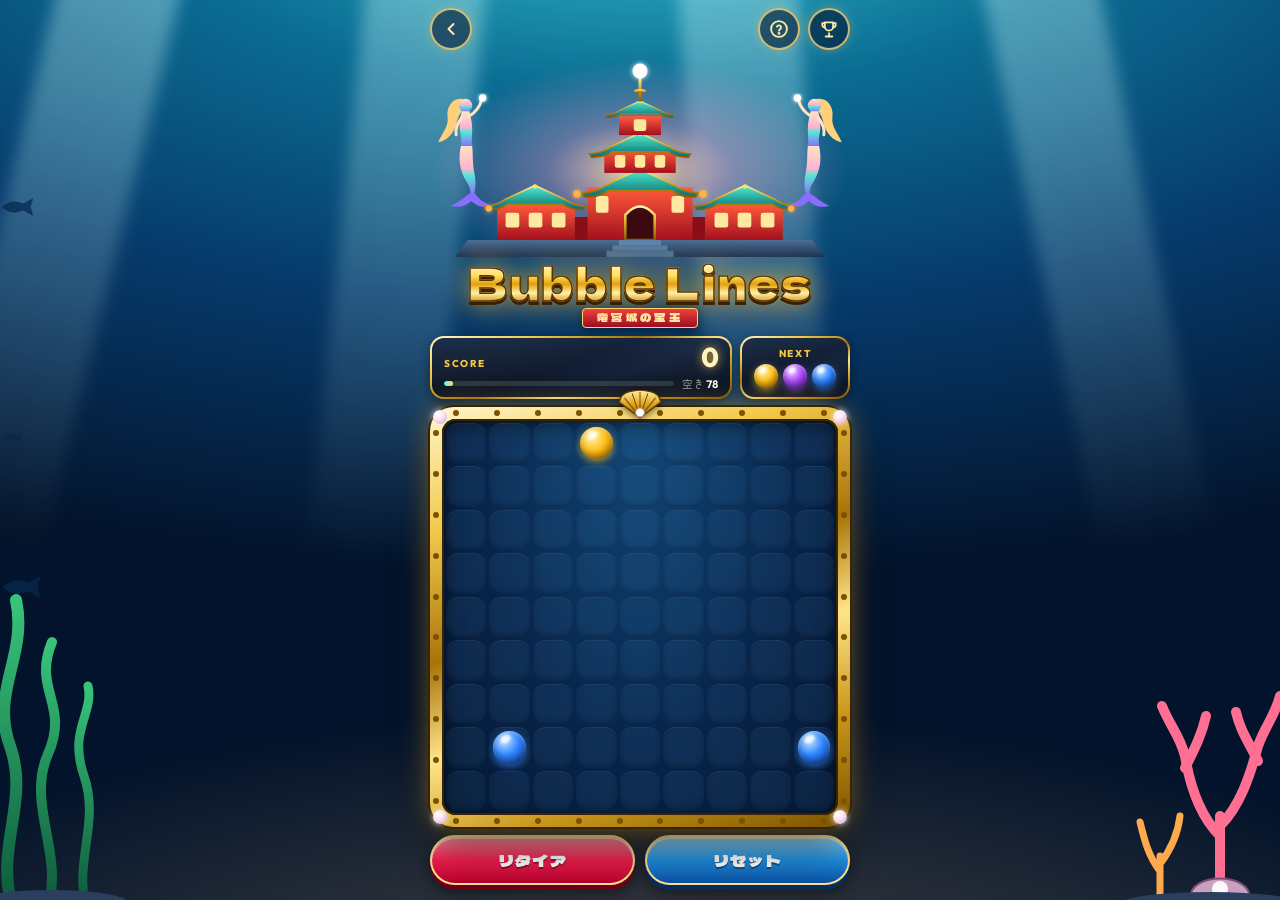
==== commit ff11d48e: "Bubble Lines: スマホ前提の竜宮城テーマに作り替え - 縦1列のスマホ前提レイアウト（盤面は横幅いっぱい、背の低い画面は高さに合わせて縮小） - 上パネルに竜宮城と人魚、背景に光・海藻・珊" ====
--- a/bubble-lines.html
+++ b/bubble-lines.html
@@ -2,26 +2,33 @@
 <html lang="ja">
 <head>
   <meta charset="UTF-8">
-  <meta name="viewport" content="width=device-width, initial-scale=1.0, viewport-fit=cover">
-  <meta name="theme-color" content="#0a0f1f">
+  <meta name="viewport" content="width=device-width, initial-scale=1.0, viewport-fit=cover, user-scalable=no">
+  <meta name="theme-color" content="#04203f">
+  <meta name="apple-mobile-web-app-capable" content="yes">
+  <meta name="apple-mobile-web-app-status-bar-style" content="black-translucent">
   <title>Bubble Lines</title>
   <link rel="preconnect" href="https://fonts.googleapis.com">
   <link rel="preconnect" href="https://fonts.gstatic.com" crossorigin>
-  <link href="https://fonts.googleapis.com/css2?family=Outfit:wght@400;600;800&family=Zen+Maru+Gothic:wght@500;700&display=swap" rel="stylesheet">
+  <link href="https://fonts.googleapis.com/css2?family=Dela+Gothic+One&family=Outfit:wght@600;800&family=Zen+Maru+Gothic:wght@500;700&display=swap" rel="stylesheet">
   <style>
     :root {
-      --bg: #0a0f1f;
-      --surface: rgba(255, 255, 255, 0.05);
-      --surface-strong: rgba(255, 255, 255, 0.09);
-      --line: rgba(255, 255, 255, 0.09);
-      --text: #eef2ff;
-      --text-dim: rgba(226, 232, 255, 0.55);
-      --accent: #5eead4;
-      --accent-2: #818cf8;
-      --danger: #fb7185;
-      --radius-lg: 28px;
-      --radius-md: 16px;
-      --board: min(calc(100vw - 32px), 460px, calc(100dvh - 260px));
+      --text: #fff8e7;
+      --text-dim: rgba(255, 248, 231, 0.65);
+      --gold-light: #ffe9a8;
+      --gold: #f5c542;
+      --gold-dark: #6b4500;
+      --gold-metal: linear-gradient(160deg, #fff6cc 0%, #f2c94c 22%, #a8740a 45%, #ffe58a 62%, #c8961a 80%, #7a5200 100%);
+      --panel: linear-gradient(180deg, rgba(8, 30, 66, 0.92), rgba(3, 14, 36, 0.95));
+      --danger: #ff3b5c;
+      --gutter: 10px;
+      /* 盤面（金枠ごと）の一辺。横幅いっぱいを基本に、背の低い画面では高さに合わせて縮める */
+      --frame: min(calc(100vw - var(--gutter) * 2), 420px, calc(100vh - 270px));
+    }
+
+    @supports (height: 100dvh) {
+      :root {
+        --frame: min(calc(100vw - var(--gutter) * 2), 420px, calc(100dvh - 270px));
+      }
     }
 
     * {
@@ -31,261 +38,477 @@
       -webkit-tap-highlight-color: transparent;
     }
 
-    html { background: var(--bg); }
+    html, body {
+      height: 100%;
+      background: #03132b;
+    }
 
     body {
       font-family: 'Outfit', 'Zen Maru Gothic', 'Hiragino Maru Gothic ProN', sans-serif;
       color: var(--text);
-      min-height: 100vh;
-      min-height: 100dvh;
-      padding: max(16px, env(safe-area-inset-top)) 16px max(16px, env(safe-area-inset-bottom));
+      overflow: hidden;
+      overscroll-behavior: none;
+      touch-action: manipulation;
+      user-select: none;
+      -webkit-user-select: none;
+    }
+
+    /* ===== 海の背景 ===== */
+    .scene {
+      position: fixed;
+      inset: 0;
+      overflow: hidden;
+      pointer-events: none;
+      background:
+        radial-gradient(ellipse 120% 60% at 50% 115%, rgba(255, 205, 130, 0.28), transparent 60%),
+        radial-gradient(ellipse 140% 90% at 50% -15%, #36c9d6 0%, #0b6d93 28%, #063a6b 55%, #03132b 88%);
+    }
+
+    /* 水面から差し込む光 */
+    .rays i {
+      position: absolute;
+      top: -20%;
+      height: 110%;
+      width: 16vw;
+      max-width: 120px;
+      background: linear-gradient(180deg, rgba(210, 255, 255, 0.45), rgba(210, 255, 255, 0) 75%);
+      filter: blur(8px);
+      transform-origin: top center;
+      animation: ray 9s ease-in-out infinite alternate;
+    }
+
+    .rays i:nth-child(1) { left: 8%;  transform: rotate(14deg);  animation-delay: 0s; }
+    .rays i:nth-child(2) { left: 30%; transform: rotate(6deg);   animation-delay: -3s; width: 10vw; }
+    .rays i:nth-child(3) { left: 52%; transform: rotate(-4deg);  animation-delay: -6s; }
+    .rays i:nth-child(4) { left: 74%; transform: rotate(-12deg); animation-delay: -2s; width: 9vw; }
+
+    @keyframes ray {
+      0% { opacity: 0.35; }
+      100% { opacity: 0.85; }
+    }
+
+    .reef {
+      position: absolute;
+      bottom: -6px;
+      height: min(42vh, 320px);
+    }
+
+    .reef-left { left: -10px; }
+    .reef-right { right: -10px; }
+
+    .sway {
+      transform-box: fill-box;
+      transform-origin: bottom center;
+      animation: sway 5s ease-in-out infinite alternate;
+    }
+
+    .sway:nth-of-type(2n) { animation-duration: 6.5s; animation-delay: -2s; }
+
+    @keyframes sway {
+      0% { transform: rotate(-4deg); }
+      100% { transform: rotate(4deg); }
+    }
+
+    .fish {
+      position: absolute;
+      left: 0;
+      width: 36px;
+      fill: rgba(6, 40, 78, 0.75);
+      animation: swim 26s linear infinite;
+    }
+
+    .fish.f1 { top: 22%; animation-delay: -4s; }
+    .fish.f2 { top: 48%; width: 24px; animation-duration: 34s; animation-delay: -20s; }
+    .fish.f3 { top: 64%; width: 44px; animation-duration: 30s; animation-delay: -12s; }
+
+    @keyframes swim {
+      0% { transform: translateX(110vw) translateY(0); }
+      50% { transform: translateX(45vw) translateY(-14px); }
+      100% { transform: translateX(-20vw) translateY(0); }
+    }
+
+    .bubble-bg {
+      position: absolute;
+      bottom: -30px;
+      border-radius: 50%;
+      border: 1px solid rgba(255, 255, 255, 0.45);
+      background: radial-gradient(circle at 30% 30%, rgba(255,255,255,0.5), rgba(255,255,255,0.05) 60%);
+      animation: rise 11s linear infinite;
+    }
+
+    @keyframes rise {
+      0% { transform: translateY(0) translateX(0); opacity: 0; }
+      10% { opacity: 0.8; }
+      50% { transform: translateY(-55vh) translateX(10px); }
+      100% { transform: translateY(-110vh) translateX(-6px); opacity: 0; }
+    }
+
+    /* ===== 画面全体（スマホ縦1列） ===== */
+    .app {
+      position: relative;
+      width: 100%;
+      max-width: 440px;
+      height: 100%;
+      margin: 0 auto;
+      padding: max(8px, env(safe-area-inset-top)) var(--gutter) max(10px, env(safe-area-inset-bottom));
+      display: flex;
+      flex-direction: column;
+      align-items: center;
+      gap: 8px;
+    }
+
+    /* ===== 上パネル（竜宮城の絵とロゴ） ===== */
+    .stage {
+      position: relative;
+      flex: 1 1 auto;
+      min-height: 110px;
+      width: 100%;
+      display: flex;
+      flex-direction: column;
+      justify-content: flex-end;
+      align-items: center;
+    }
+
+    .stage-art {
+      position: absolute;
+      top: 6px;
+      left: 0;
+      width: 100%;
+      height: calc(100% - 58px);
+      overflow: visible;
+    }
+
+    .palace-glow { animation: glow 4s ease-in-out infinite alternate; }
+
+    @keyframes glow {
+      0% { opacity: 0.55; }
+      100% { opacity: 1; }
+    }
+
+    .mermaid {
+      transform-box: fill-box;
+      transform-origin: center;
+      animation: float 4.5s ease-in-out infinite alternate;
+    }
+
+    .mermaid.right { animation-delay: -2.2s; }
+
+    @keyframes float {
+      0% { transform: translateY(4px) rotate(-3deg); }
+      100% { transform: translateY(-6px) rotate(3deg); }
+    }
+
+    .logo {
+      position: relative;
+      text-align: center;
+      line-height: 1;
+    }
+
+    .logo-title {
+      font-family: 'Dela Gothic One', sans-serif;
+      font-size: clamp(30px, 10vw, 44px);
+      letter-spacing: 0.02em;
+      background: linear-gradient(180deg, #fffbe6 0%, #ffe066 35%, #e0a10e 55%, #fff1a8 75%, #c8860a 100%);
+      -webkit-background-clip: text;
+      background-clip: text;
+      color: transparent;
+      -webkit-text-stroke: 1.5px #5a3200;
+      filter: drop-shadow(0 3px 0 #3a1f00) drop-shadow(0 0 14px rgba(255, 190, 60, 0.7));
+    }
+
+    /* 背の低い画面ではロゴを小さくして竜宮城の絵を残す */
+    @media (max-height: 720px) {
+      .stage-art { height: calc(100% - 48px); }
+      .logo-title { font-size: clamp(26px, 8.5vw, 34px); }
+    }
+
+    .logo-sub {
+      display: inline-block;
+      margin-top: 4px;
+      padding: 3px 14px;
+      font-family: 'Dela Gothic One', sans-serif;
+      font-size: 0.72rem;
+      letter-spacing: 0.2em;
+      color: #ffe9a8;
+      background: linear-gradient(180deg, #e8243c, #9b0b22);
+      border: 1px solid #ffd76b;
+      border-radius: 4px;
+      box-shadow: 0 2px 8px rgba(0, 0, 0, 0.5);
+    }
+
+    .icon-btn {
+      position: absolute;
+      top: 0;
+      width: 42px;
+      height: 42px;
+      border-radius: 50%;
+      border: 2px solid rgba(255, 215, 120, 0.8);
+      background: rgba(3, 20, 48, 0.6);
+      color: var(--gold-light);
+      display: grid;
+      place-items: center;
+      cursor: pointer;
+      backdrop-filter: blur(6px);
+      -webkit-backdrop-filter: blur(6px);
+      box-shadow: 0 0 12px rgba(255, 200, 80, 0.3);
+      z-index: 2;
+    }
+
+    .icon-btn:active { transform: scale(0.9); }
+    .icon-btn svg { width: 20px; height: 20px; }
+    #backBtn { left: 0; }
+    #helpBtn { right: 50px; }
+    #rankingBtn { right: 0; }
+
+    /* ===== スコア表示（スロットのカウンター風） ===== */
+    .hud {
+      width: var(--frame);
+      display: flex;
+      gap: 8px;
+      flex-shrink: 0;
+    }
+
+    .counter,
+    .next {
+      border: 2px solid transparent;
+      border-radius: 14px;
+      background: var(--panel) padding-box, var(--gold-metal) border-box;
+      box-shadow: 0 4px 12px rgba(0, 0, 0, 0.4);
+      padding: 6px 12px;
+    }
+
+    .counter {
+      flex: 1;
+      display: flex;
+      flex-direction: column;
+      justify-content: center;
+      gap: 4px;
+    }
+
+    .counter-row {
+      display: flex;
+      align-items: baseline;
+      justify-content: space-between;
+    }
+
+    .label {
+      font-size: 0.62rem;
+      font-weight: 800;
+      letter-spacing: 0.16em;
+      color: var(--gold);
+    }
+
+    .score-value {
+      font-size: 1.7rem;
+      font-weight: 800;
+      line-height: 1;
+      color: #fff3c4;
+      text-shadow: 0 0 10px rgba(255, 200, 60, 0.8);
+      font-variant-numeric: tabular-nums;
+      display: inline-block;
+    }
+
+    .score-value.bump { animation: bump 0.4s ease; }
+
+    @keyframes bump {
+      40% { transform: scale(1.25); color: #fff; }
+    }
+
+    .meter {
+      display: flex;
+      align-items: center;
+      gap: 8px;
+      font-size: 0.68rem;
+      color: var(--text-dim);
+    }
+
+    .meter strong {
+      color: var(--text);
+      font-variant-numeric: tabular-nums;
+    }
+
+    .fill-track {
+      flex: 1;
+      height: 5px;
+      border-radius: 999px;
+      background: rgba(255, 255, 255, 0.12);
+      overflow: hidden;
+    }
+
+    .fill-bar {
+      height: 100%;
+      width: 0;
+      border-radius: inherit;
+      background: linear-gradient(90deg, #5ff3ff, #ffe066);
+      transition: width 0.4s ease;
+    }
+
+    .fill-bar.danger {
+      background: linear-gradient(90deg, #ff9f1c, var(--danger));
+      animation: blink 0.8s steps(2) infinite;
+    }
+
+    @keyframes blink {
+      50% { opacity: 0.4; }
+    }
+
+    .next {
       display: flex;
       flex-direction: column;
       align-items: center;
       justify-content: center;
-      overflow-x: hidden;
-      user-select: none;
-      -webkit-user-select: none;
-    }
-
-    /* オーロラ風の背景 */
-    .aurora {
-      position: fixed;
-      inset: 0;
-      z-index: -1;
-      overflow: hidden;
-      pointer-events: none;
-    }
-
-    .aurora::before,
-    .aurora::after {
-      content: '';
-      position: absolute;
-      width: 70vmax;
-      height: 70vmax;
-      border-radius: 50%;
-      filter: blur(80px);
-      opacity: 0.35;
-      animation: drift 18s ease-in-out infinite alternate;
-    }
-
-    .aurora::before {
-      background: radial-gradient(circle, #2dd4bf 0%, transparent 60%);
-      top: -30vmax;
-      left: -20vmax;
-    }
-
-    .aurora::after {
-      background: radial-gradient(circle, #6366f1 0%, transparent 60%);
-      bottom: -35vmax;
-      right: -25vmax;
-      animation-delay: -9s;
-    }
-
-    @keyframes drift {
-      0% { transform: translate(0, 0) scale(1); }
-      100% { transform: translate(6vmax, 4vmax) scale(1.1); }
-    }
-
-    /* 背景の泡 */
-    .bubble-bg {
-      position: fixed;
-      bottom: -30px;
-      border-radius: 50%;
-      border: 1px solid rgba(255, 255, 255, 0.3);
-      background: radial-gradient(circle at 30% 30%, rgba(255,255,255,0.35), rgba(255,255,255,0.06) 60%);
-      animation: rise 12s linear infinite;
-      pointer-events: none;
-      z-index: -1;
-    }
-
-    @keyframes rise {
-      0% { transform: translateY(0); opacity: 0; }
-      10% { opacity: 0.6; }
-      100% { transform: translateY(-110vh); opacity: 0; }
-    }
-
-    /* 上部バー */
-    .topbar {
-      width: var(--board);
-      display: flex;
-      align-items: center;
-      justify-content: space-between;
-      margin-bottom: 14px;
-    }
-
-    .brand {
-      font-weight: 800;
-      font-size: 1.15rem;
-      letter-spacing: 0.02em;
-      background: linear-gradient(90deg, var(--accent), var(--accent-2));
-      -webkit-background-clip: text;
-      background-clip: text;
-      color: transparent;
-    }
-
-    .topbar-actions {
-      display: flex;
-      gap: 8px;
-    }
-
-    .icon-btn {
-      width: 40px;
-      height: 40px;
-      border-radius: 50%;
-      border: 1px solid var(--line);
-      background: var(--surface);
-      color: var(--text);
-      display: grid;
-      place-items: center;
-      cursor: pointer;
-      backdrop-filter: blur(12px);
-      -webkit-backdrop-filter: blur(12px);
-      transition: background 0.2s, transform 0.1s;
-    }
-
-    .icon-btn:hover { background: var(--surface-strong); }
-    .icon-btn:active { transform: scale(0.92); }
-    .icon-btn svg { width: 20px; height: 20px; }
-
-    /* スコアと次の玉 */
-    .hud {
-      width: var(--board);
-      display: flex;
-      align-items: flex-end;
-      justify-content: space-between;
-      margin-bottom: 12px;
-    }
-
-    .label {
-      font-size: 0.7rem;
-      font-weight: 600;
-      letter-spacing: 0.14em;
-      color: var(--text-dim);
-      text-transform: uppercase;
-    }
-
-    .score-value {
-      font-size: 2.6rem;
-      font-weight: 800;
-      line-height: 1;
-      font-variant-numeric: tabular-nums;
-      display: inline-block;
-    }
-
-    .score-value.bump {
-      animation: bump 0.35s ease;
-    }
-
-    @keyframes bump {
-      40% { transform: scale(1.18); color: var(--accent); }
-    }
-
-    .next-balls {
-      display: flex;
-      flex-direction: column;
-      align-items: flex-end;
-      gap: 6px;
+      gap: 4px;
     }
 
     #nextBalls {
       display: flex;
-      gap: 6px;
-      padding: 6px 8px;
-      border-radius: 999px;
-      background: var(--surface);
-      border: 1px solid var(--line);
+      gap: 5px;
     }
 
     .ball.preview-ball {
-      width: 20px;
-      height: 20px;
-    }
-
-    /* 盤面の埋まり具合 */
-    .fill-meter {
-      width: var(--board);
-      display: flex;
-      align-items: center;
-      gap: 10px;
-      margin-bottom: 12px;
-      font-size: 0.75rem;
-      color: var(--text-dim);
-    }
-
-    .fill-track {
-      flex: 1;
+      width: 24px;
+      height: 24px;
+    }
+
+    /* ===== 盤面（金枠＋電飾） ===== */
+    .frame {
+      position: relative;
+      flex-shrink: 0;
+      width: var(--frame);
+      height: var(--frame);
+      padding: 12px;
+      border-radius: 24px;
+      background: var(--gold-metal);
+      box-shadow:
+        0 0 0 2px #3a2400,
+        0 0 28px rgba(255, 190, 60, 0.45),
+        0 18px 40px rgba(0, 0, 0, 0.6);
+      transition: box-shadow 0.4s;
+    }
+
+    .lights {
+      position: absolute;
+      inset: 0;
+      pointer-events: none;
+    }
+
+    .led {
+      position: absolute;
+      width: 6px;
       height: 6px;
-      border-radius: 999px;
-      background: var(--surface-strong);
-      overflow: hidden;
-    }
-
-    .fill-bar {
+      border-radius: 50%;
+      transform: translate(-50%, -50%);
+      background: #7a5200;
+      animation: chase 1.6s linear infinite;
+    }
+
+    @keyframes chase {
+      0%, 35% { background: #fff; box-shadow: 0 0 4px 1px var(--led), 0 0 10px 3px var(--led); }
+      36%, 100% { background: #7a5200; box-shadow: none; }
+    }
+
+    .frame.fever {
+      box-shadow:
+        0 0 0 2px #3a2400,
+        0 0 50px rgba(255, 110, 200, 0.9),
+        0 0 90px rgba(255, 220, 80, 0.6);
+    }
+
+    .frame.fever .led { animation-duration: 0.35s; }
+
+    .frame.danger {
+      box-shadow:
+        0 0 0 2px #3a0000,
+        0 0 30px rgba(255, 40, 70, 0.7),
+        0 18px 40px rgba(0, 0, 0, 0.6);
+    }
+
+    .frame.danger .led {
+      --led: #ff2a4a !important;
+      animation: dangerBlink 0.7s steps(2) infinite;
+    }
+
+    @keyframes dangerBlink {
+      0% { background: #ff8a9b; box-shadow: 0 0 8px 3px #ff2a4a; }
+      100% { background: #5a0010; box-shadow: none; }
+    }
+
+    .corner-pearl {
+      position: absolute;
+      width: 14px;
+      height: 14px;
+      border-radius: 50%;
+      background: radial-gradient(circle at 35% 30%, #fff 0%, #ffe3f1 40%, #c9a3c9 100%);
+      box-shadow: 0 0 6px rgba(255, 255, 255, 0.8);
+    }
+
+    .corner-pearl:nth-of-type(1) { top: 3px; left: 3px; }
+    .corner-pearl:nth-of-type(2) { top: 3px; right: 3px; }
+    .corner-pearl:nth-of-type(3) { bottom: 3px; left: 3px; }
+    .corner-pearl:nth-of-type(4) { bottom: 3px; right: 3px; }
+
+    .crest {
+      position: absolute;
+      top: -17px;
+      left: 50%;
+      width: 52px;
+      transform: translateX(-50%);
+      filter: drop-shadow(0 2px 3px rgba(0, 0, 0, 0.5));
+      pointer-events: none;
+      z-index: 3;
+    }
+
+    .board {
+      position: relative;
+      width: 100%;
       height: 100%;
-      width: 0;
-      border-radius: inherit;
-      background: linear-gradient(90deg, var(--accent), var(--accent-2));
-      transition: width 0.4s ease, background 0.4s;
-    }
-
-    .fill-bar.danger {
-      background: linear-gradient(90deg, #f59e0b, var(--danger));
-    }
-
-    .fill-meter strong {
-      color: var(--text);
-      font-variant-numeric: tabular-nums;
-    }
-
-    /* 盤面 */
-    .board {
-      width: var(--board);
-      aspect-ratio: 1;
-      padding: calc(var(--board) * 0.022);
-      gap: calc(var(--board) * 0.009);
-      border-radius: var(--radius-lg);
-      background: linear-gradient(160deg, rgba(255,255,255,0.08), rgba(255,255,255,0.02));
-      border: 1px solid var(--line);
-      box-shadow: 0 30px 60px -20px rgba(0, 0, 0, 0.6), inset 0 1px 0 rgba(255,255,255,0.08);
-      backdrop-filter: blur(20px);
-      -webkit-backdrop-filter: blur(20px);
+      padding: 4px;
+      gap: 3px;
+      border-radius: 14px;
+      background: radial-gradient(ellipse at 50% 0%, #11487a 0%, #072349 60%, #041733 100%);
+      box-shadow: inset 0 0 0 2px #3a2400, inset 0 6px 20px rgba(0, 0, 0, 0.6);
       display: grid;
       grid-template-columns: repeat(9, 1fr);
       grid-template-rows: repeat(9, 1fr);
     }
 
     .cell {
-      border-radius: 28%;
-      background: rgba(255, 255, 255, 0.04);
+      border-radius: 30%;
+      background: rgba(120, 200, 255, 0.07);
+      box-shadow: inset 0 1px 0 rgba(255, 255, 255, 0.06), inset 0 -2px 4px rgba(0, 0, 0, 0.25);
       display: flex;
       align-items: center;
       justify-content: center;
       cursor: pointer;
-      transition: background 0.15s, box-shadow 0.15s;
-    }
-
-    .cell:hover { background: rgba(255, 255, 255, 0.08); }
+    }
 
     .cell.selected {
-      background: rgba(94, 234, 212, 0.12);
-      box-shadow: inset 0 0 0 2px var(--accent);
-    }
-
-    /* ボール */
+      background: rgba(255, 215, 100, 0.2);
+      box-shadow: inset 0 0 0 2px #ffd34d, 0 0 12px rgba(255, 211, 77, 0.6);
+    }
+
+    /* 行けないマスをタップしたとき */
+    .cell.blocked { animation: blocked 0.35s ease; }
+
+    @keyframes blocked {
+      0%, 100% { background: rgba(120, 200, 255, 0.07); }
+      30% { background: rgba(255, 59, 92, 0.45); }
+    }
+
+    /* ===== 玉 ===== */
     .ball {
       position: relative;
-      width: 78%;
-      height: 78%;
+      width: 80%;
+      height: 80%;
       border-radius: 50%;
       background: radial-gradient(circle at 35% 30%, var(--c1) 0%, var(--c2) 45%, var(--c3) 100%);
       box-shadow:
-        0 4px 10px -2px var(--glow),
-        inset 0 -3px 6px rgba(0, 0, 0, 0.25);
+        0 3px 8px -1px var(--glow),
+        inset 0 -3px 6px rgba(0, 0, 0, 0.3),
+        inset 0 2px 3px rgba(255, 255, 255, 0.35);
       transition: transform 0.15s;
     }
 
-    /* つやのハイライト */
     .ball::after {
       content: '';
       position: absolute;
@@ -294,27 +517,24 @@
       width: 34%;
       height: 24%;
       border-radius: 50%;
-      background: rgba(255, 255, 255, 0.7);
+      background: rgba(255, 255, 255, 0.8);
       filter: blur(1px);
       transform: rotate(-30deg);
     }
 
-    .ball.red    { --c1: #ffb3c1; --c2: #ff4d6d; --c3: #b3123b; --glow: rgba(255, 77, 109, 0.55); }
-    .ball.blue   { --c1: #b5d4ff; --c2: #3b82f6; --c3: #1e3a8a; --glow: rgba(59, 130, 246, 0.55); }
-    .ball.green  { --c1: #b8f7d4; --c2: #22c55e; --c3: #0f6b34; --glow: rgba(34, 197, 94, 0.5); }
-    .ball.yellow { --c1: #fff3b0; --c2: #fbbf24; --c3: #b45309; --glow: rgba(251, 191, 36, 0.5); }
-    .ball.purple { --c1: #e9c8ff; --c2: #a855f7; --c3: #5b1a99; --glow: rgba(168, 85, 247, 0.55); }
-
-    .cell.selected .ball {
-      animation: hop 0.7s ease-in-out infinite;
-    }
+    .ball.red    { --c1: #ffc2cf; --c2: #ff3d68; --c3: #9e0730; --glow: rgba(255, 61, 104, 0.7); }
+    .ball.blue   { --c1: #c4e3ff; --c2: #2f86ff; --c3: #0b2f80; --glow: rgba(47, 134, 255, 0.7); }
+    .ball.green  { --c1: #c6ffe0; --c2: #19d36b; --c3: #06612f; --glow: rgba(25, 211, 107, 0.6); }
+    .ball.yellow { --c1: #fff6c2; --c2: #ffc21a; --c3: #a35a00; --glow: rgba(255, 194, 26, 0.7); }
+    .ball.purple { --c1: #f0d4ff; --c2: #b04dff; --c3: #4f0f8f; --glow: rgba(176, 77, 255, 0.7); }
+
+    .cell.selected .ball { animation: hop 0.6s ease-in-out infinite; }
 
     @keyframes hop {
-      0%, 100% { transform: translateY(0) scale(1.04); }
-      50% { transform: translateY(-12%) scale(1.04); }
-    }
-
-    /* 移動中のボール */
+      0%, 100% { transform: translateY(0) scale(1.06); }
+      50% { transform: translateY(-14%) scale(1.06); }
+    }
+
     .ball.moving {
       position: fixed;
       z-index: 1000;
@@ -322,15 +542,26 @@
       transition: left 0.08s linear, top 0.08s linear;
     }
 
-    /* 弾けるエフェクト */
-    .ball.removing {
-      animation: bubblePop 0.45s cubic-bezier(.3,1.6,.6,1) forwards;
-    }
+    .ball.removing { animation: bubblePop 0.45s cubic-bezier(.3,1.6,.6,1) forwards; }
 
     @keyframes bubblePop {
       0% { transform: scale(1); opacity: 1; }
-      35% { transform: scale(1.3); opacity: 1; filter: brightness(1.4); }
+      35% { transform: scale(1.35); opacity: 1; filter: brightness(1.6); }
       100% { transform: scale(0); opacity: 0; }
+    }
+
+    .ball.trail {
+      position: fixed;
+      pointer-events: none;
+      z-index: 999;
+      animation: fadeTrail 0.4s ease-out forwards;
+    }
+
+    .ball.trail::after { display: none; }
+
+    @keyframes fadeTrail {
+      0% { transform: scale(1); opacity: 0.6; }
+      100% { transform: scale(0.2); opacity: 0; }
     }
 
     .pop-bubble {
@@ -338,7 +569,7 @@
       width: 8px;
       height: 8px;
       border-radius: 50%;
-      border: 1.5px solid rgba(255, 255, 255, 0.85);
+      border: 1.5px solid rgba(255, 255, 255, 0.9);
       pointer-events: none;
       z-index: 1001;
       animation: popFloat 0.7s ease-out forwards;
@@ -346,50 +577,161 @@
 
     @keyframes popFloat {
       0% { transform: scale(0.6); opacity: 1; }
-      100% { transform: scale(1.4) translateY(-30px); opacity: 0; }
-    }
-
+      100% { transform: scale(1.5) translateY(-30px); opacity: 0; }
+    }
+
+    /* ===== 消去時の演出 ===== */
     .score-pop {
+      position: fixed;
+      z-index: 1003;
+      pointer-events: none;
+      font-family: 'Dela Gothic One', sans-serif;
+      font-size: 1.5rem;
+      color: #fff3c4;
+      -webkit-text-stroke: 1px #6b3a00;
+      text-shadow: 0 0 12px rgba(255, 200, 60, 0.9);
+      transform: translate(-50%, -50%);
+      animation: scorePop 1s ease-out forwards;
+    }
+
+    @keyframes scorePop {
+      0% { opacity: 0; transform: translate(-50%, -30%) scale(0.5); }
+      20% { opacity: 1; transform: translate(-50%, -50%) scale(1.2); }
+      100% { opacity: 0; transform: translate(-50%, -170%) scale(1); }
+    }
+
+    .fx-banner {
       position: fixed;
       z-index: 1002;
       pointer-events: none;
-      font-weight: 800;
-      font-size: 1.4rem;
+      transform: translate(-50%, -50%);
+      display: flex;
+      flex-direction: column;
+      align-items: center;
+    }
+
+    .burst {
+      position: absolute;
+      top: 50%;
+      left: 50%;
+      width: 340px;
+      height: 340px;
+      margin: -170px 0 0 -170px;
+      border-radius: 50%;
+      background: repeating-conic-gradient(rgba(255, 230, 130, 0.55) 0deg 8deg, transparent 8deg 20deg);
+      -webkit-mask: radial-gradient(circle, #000 15%, transparent 68%);
+      mask: radial-gradient(circle, #000 15%, transparent 68%);
+      animation: burst 1.2s ease-out forwards;
+    }
+
+    @keyframes burst {
+      0% { transform: scale(0.2) rotate(0deg); opacity: 0; }
+      20% { opacity: 1; }
+      100% { transform: scale(1.3) rotate(60deg); opacity: 0; }
+    }
+
+    .fx-text {
+      position: relative;
+      font-family: 'Dela Gothic One', sans-serif;
+      font-size: 3rem;
+      white-space: nowrap;
+      background: linear-gradient(180deg, #fffbe6 0%, #ffe066 40%, #e0a10e 60%, #fff1a8 100%);
+      -webkit-background-clip: text;
+      background-clip: text;
+      color: transparent;
+      -webkit-text-stroke: 2px #5a2a00;
+      filter: drop-shadow(0 4px 0 #3a1500) drop-shadow(0 0 16px rgba(255, 180, 40, 0.9));
+      animation: cutIn 1.2s cubic-bezier(.2,1.4,.4,1) forwards;
+    }
+
+    .fx-sub {
+      position: relative;
+      margin-top: 4px;
+      padding: 2px 14px;
+      font-family: 'Dela Gothic One', sans-serif;
+      font-size: 1.1rem;
       color: #fff;
-      text-shadow: 0 2px 12px rgba(94, 234, 212, 0.8);
-      transform: translate(-50%, -50%);
-      animation: scorePop 0.9s ease-out forwards;
-    }
-
-    @keyframes scorePop {
-      0% { opacity: 0; transform: translate(-50%, -30%) scale(0.6); }
-      20% { opacity: 1; transform: translate(-50%, -50%) scale(1.1); }
-      100% { opacity: 0; transform: translate(-50%, -160%) scale(1); }
-    }
-
-    /* 軌跡 */
-    .ball.trail {
+      background: linear-gradient(180deg, #ff4d7a, #c0063a);
+      border: 2px solid #ffe066;
+      border-radius: 6px;
+      animation: cutIn 1.2s cubic-bezier(.2,1.4,.4,1) 0.08s backwards, fadeOut 1.2s forwards;
+    }
+
+    @keyframes cutIn {
+      0% { transform: scale(2.6); opacity: 0; }
+      18% { transform: scale(1); opacity: 1; }
+      75% { transform: scale(1); opacity: 1; }
+      100% { transform: scale(1.1); opacity: 0; }
+    }
+
+    @keyframes fadeOut {
+      75% { opacity: 1; }
+      100% { opacity: 0; }
+    }
+
+    .fx-banner.fever .fx-text {
+      font-size: 2.3rem;
+      background: linear-gradient(90deg, #ff6fb5, #ffe066, #5ff3ff, #b47bff, #ff6fb5);
+      background-size: 200% 100%;
+      -webkit-background-clip: text;
+      background-clip: text;
+      animation: cutIn 2s cubic-bezier(.2,1.4,.4,1) forwards, rainbow 0.6s linear infinite;
+    }
+
+    .fx-banner.fever .burst {
+      width: 520px;
+      height: 520px;
+      margin: -260px 0 0 -260px;
+      background: repeating-conic-gradient(rgba(255, 120, 200, 0.6) 0deg 6deg, rgba(255, 240, 140, 0.6) 6deg 12deg, transparent 12deg 20deg);
+      animation-duration: 2s;
+    }
+
+    @keyframes rainbow {
+      to { background-position: 200% 0; }
+    }
+
+    .flash {
       position: fixed;
+      inset: 0;
+      z-index: 1001;
       pointer-events: none;
-      z-index: 999;
-      opacity: 0.5;
-      animation: fadeTrail 0.4s ease-out forwards;
-    }
-
-    .ball.trail::after { display: none; }
-
-    @keyframes fadeTrail {
-      0% { transform: scale(1); opacity: 0.5; }
-      100% { transform: scale(0.2); opacity: 0; }
-    }
-
-    /* 下部ボタン */
-    .buttons {
-      width: var(--board);
-      margin-top: 16px;
+      background: radial-gradient(circle, rgba(255, 255, 255, 0.9), rgba(255, 200, 240, 0.4) 60%, transparent);
+      animation: flash 0.6s ease-out forwards;
+    }
+
+    @keyframes flash {
+      from { opacity: 1; }
+      to { opacity: 0; }
+    }
+
+    .pearl {
+      position: fixed;
+      top: -20px;
+      z-index: 1001;
+      pointer-events: none;
+      border-radius: 50%;
+      background: radial-gradient(circle at 35% 30%, #fff 0%, #ffe9f4 40%, #d6a8d0 100%);
+      box-shadow: 0 0 8px rgba(255, 255, 255, 0.9);
+      animation: pearlFall linear forwards;
+    }
+
+    .pearl.gold {
+      background: radial-gradient(circle at 35% 30%, #fffbe0 0%, #ffd34d 45%, #a86a00 100%);
+      box-shadow: 0 0 8px rgba(255, 200, 60, 0.9);
+    }
+
+    @keyframes pearlFall {
+      to { transform: translateY(110vh) rotate(360deg); }
+    }
+
+    /* ===== 下のボタン（スロットのボタン風） ===== */
+    .controls {
+      width: var(--frame);
       display: grid;
       grid-template-columns: 1fr 1fr;
       gap: 10px;
+      flex-shrink: 0;
+      padding-bottom: 5px;
     }
 
     button {
@@ -397,58 +739,62 @@
       cursor: pointer;
     }
 
-    .pill-btn {
-      display: flex;
-      align-items: center;
-      justify-content: center;
-      gap: 8px;
-      padding: 13px 16px;
-      border-radius: var(--radius-md);
-      border: 1px solid var(--line);
-      background: var(--surface);
-      color: var(--text);
-      font-size: 0.9rem;
-      font-weight: 600;
-      backdrop-filter: blur(12px);
-      -webkit-backdrop-filter: blur(12px);
-      transition: background 0.2s, transform 0.1s;
-    }
-
-    .pill-btn:hover { background: var(--surface-strong); }
-    .pill-btn:active { transform: scale(0.97); }
-    .pill-btn svg { width: 18px; height: 18px; }
-
-    .retire-btn { color: var(--danger); }
+    .slot-btn {
+      height: 50px;
+      border-radius: 999px;
+      border: 2px solid #ffe08a;
+      font-family: 'Dela Gothic One', sans-serif;
+      font-size: 1rem;
+      letter-spacing: 0.08em;
+      color: #fff;
+      text-shadow: 0 2px 0 rgba(0, 0, 0, 0.35);
+      transition: transform 0.06s, box-shadow 0.06s;
+    }
+
+    .slot-btn.red {
+      background: linear-gradient(180deg, #ff8aa5 0%, #f0204f 50%, #b5002e 100%);
+      box-shadow: 0 5px 0 #6e0019, 0 8px 16px rgba(0, 0, 0, 0.45), inset 0 2px 0 rgba(255, 255, 255, 0.5);
+    }
+
+    .slot-btn.blue {
+      background: linear-gradient(180deg, #8ad8ff 0%, #1f8fe0 50%, #0a4fa0 100%);
+      box-shadow: 0 5px 0 #062d5e, 0 8px 16px rgba(0, 0, 0, 0.45), inset 0 2px 0 rgba(255, 255, 255, 0.5);
+    }
+
+    .slot-btn:active {
+      transform: translateY(4px);
+      box-shadow: 0 1px 0 rgba(0, 0, 0, 0.5), inset 0 2px 0 rgba(255, 255, 255, 0.4);
+    }
 
     .primary-btn {
       display: block;
       width: 100%;
-      padding: 14px;
-      border: none;
-      border-radius: var(--radius-md);
-      background: linear-gradient(135deg, var(--accent), var(--accent-2));
-      color: #0a0f1f;
-      font-size: 1rem;
-      font-weight: 800;
-      box-shadow: 0 10px 30px -10px rgba(129, 140, 248, 0.7);
-      transition: transform 0.1s, filter 0.2s;
-    }
-
-    .primary-btn:hover { filter: brightness(1.08); }
-    .primary-btn:active { transform: scale(0.98); }
-
-    /* モーダル共通（スマホでは下から出るシート） */
+      height: 52px;
+      border: 2px solid #ffe08a;
+      border-radius: 999px;
+      background: linear-gradient(180deg, #ffe58a 0%, #f2b705 50%, #c07800 100%);
+      color: #4a2600;
+      font-family: 'Dela Gothic One', sans-serif;
+      font-size: 1.05rem;
+      box-shadow: 0 5px 0 #6b3a00, 0 8px 16px rgba(0, 0, 0, 0.4), inset 0 2px 0 rgba(255, 255, 255, 0.6);
+    }
+
+    .primary-btn:active {
+      transform: translateY(4px);
+      box-shadow: 0 1px 0 #6b3a00;
+    }
+
+    /* ===== モーダル（下から出るシート） ===== */
     .modal-overlay {
       position: fixed;
       inset: 0;
-      background: rgba(5, 8, 20, 0.6);
-      backdrop-filter: blur(6px);
-      -webkit-backdrop-filter: blur(6px);
+      background: rgba(2, 10, 26, 0.65);
+      backdrop-filter: blur(4px);
+      -webkit-backdrop-filter: blur(4px);
       display: none;
       justify-content: center;
-      align-items: center;
+      align-items: flex-end;
       z-index: 200;
-      padding: 16px;
     }
 
     .modal-overlay.show {
@@ -463,61 +809,50 @@
 
     .modal,
     .message {
-      background: rgba(20, 26, 48, 0.92);
-      border: 1px solid var(--line);
-      border-radius: var(--radius-lg);
-      box-shadow: 0 30px 80px -20px rgba(0, 0, 0, 0.7);
-      backdrop-filter: blur(24px);
-      -webkit-backdrop-filter: blur(24px);
       color: var(--text);
+      border: 2px solid transparent;
+      background: var(--panel) padding-box, var(--gold-metal) border-box;
+      box-shadow: 0 -10px 50px rgba(0, 0, 0, 0.6), 0 0 30px rgba(255, 190, 60, 0.25);
     }
 
     .modal {
       width: 100%;
-      max-width: 380px;
+      max-width: 440px;
       max-height: 85vh;
       overflow-y: auto;
-      padding: 28px 24px 24px;
+      border-bottom: none;
+      border-radius: 26px 26px 0 0;
+      padding: 14px 20px max(20px, env(safe-area-inset-bottom));
       animation: sheetUp 0.35s cubic-bezier(.2,.9,.3,1.1);
     }
 
+    .modal::before {
+      content: '';
+      display: block;
+      width: 40px;
+      height: 4px;
+      border-radius: 999px;
+      background: rgba(255, 233, 168, 0.4);
+      margin: 0 auto 14px;
+    }
+
     @keyframes sheetUp {
-      from { transform: translateY(30px); opacity: 0; }
-      to { transform: translateY(0); opacity: 1; }
-    }
-
-    @media (max-width: 480px) {
-      .modal-overlay {
-        align-items: flex-end;
-        padding: 0;
-      }
-
-      .modal {
-        max-width: none;
-        border-radius: var(--radius-lg) var(--radius-lg) 0 0;
-        padding-bottom: max(24px, env(safe-area-inset-bottom));
-      }
-
-      .modal::before {
-        content: '';
-        display: block;
-        width: 40px;
-        height: 4px;
-        border-radius: 999px;
-        background: rgba(255, 255, 255, 0.2);
-        margin: -14px auto 18px;
-      }
+      from { transform: translateY(100%); }
+      to { transform: translateY(0); }
     }
 
     .modal h2 {
-      font-size: 1.3rem;
-      font-weight: 800;
-      margin-bottom: 18px;
+      font-family: 'Dela Gothic One', sans-serif;
+      font-weight: 400;
+      font-size: 1.35rem;
+      text-align: center;
+      color: var(--gold-light);
+      margin-bottom: 16px;
     }
 
     .modal ul {
       list-style: none;
-      margin-bottom: 22px;
+      margin-bottom: 20px;
       display: grid;
       gap: 10px;
     }
@@ -529,25 +864,23 @@
       font-family: 'Zen Maru Gothic', sans-serif;
       font-size: 0.92rem;
       line-height: 1.6;
-      color: rgba(238, 242, 255, 0.85);
     }
 
     .rules li .num {
       flex-shrink: 0;
       width: 24px;
       height: 24px;
-      border-radius: 8px;
-      background: var(--surface-strong);
+      border-radius: 50%;
+      background: radial-gradient(circle at 35% 30%, #fff 0%, #ffe9f4 40%, #d6a8d0 100%);
+      color: #5a2a50;
       display: grid;
       place-items: center;
       font-family: 'Outfit', sans-serif;
       font-size: 0.75rem;
       font-weight: 800;
-      color: var(--accent);
       margin-top: 1px;
     }
 
-    /* ランキング */
     .ranking-content {
       max-height: 50vh;
       overflow-y: auto;
@@ -567,22 +900,20 @@
       padding: 24px 0;
     }
 
-    .ranking-list {
-      display: grid;
-      gap: 6px;
-    }
+    .ranking-list { display: grid; gap: 6px; }
 
     .ranking-item {
       display: flex;
       align-items: center;
       gap: 12px;
       padding: 10px 12px;
-      border-radius: 14px;
-      background: var(--surface);
+      border-radius: 12px;
+      background: rgba(255, 255, 255, 0.05);
     }
 
     .ranking-item:nth-child(-n+3) {
-      background: var(--surface-strong);
+      background: linear-gradient(90deg, rgba(255, 210, 90, 0.18), rgba(255, 255, 255, 0.04));
+      border: 1px solid rgba(255, 210, 90, 0.3);
     }
 
     .ranking-rank {
@@ -597,10 +928,7 @@
     .ranking-rank.silver,
     .ranking-rank.bronze { font-size: 1.2rem; }
 
-    .ranking-info {
-      flex: 1;
-      min-width: 0;
-    }
+    .ranking-info { flex: 1; min-width: 0; }
 
     .ranking-name {
       font-family: 'Zen Maru Gothic', sans-serif;
@@ -619,12 +947,13 @@
     .ranking-score {
       font-weight: 800;
       font-size: 1.05rem;
-      color: var(--accent);
+      color: #fff3c4;
+      text-shadow: 0 0 8px rgba(255, 200, 60, 0.6);
       font-variant-numeric: tabular-nums;
       flex-shrink: 0;
     }
 
-    /* ゲームオーバー */
+    /* ===== ゲームオーバー ===== */
     .message {
       position: fixed;
       top: 50%;
@@ -632,7 +961,8 @@
       transform: translate(-50%, -50%);
       width: calc(100% - 32px);
       max-width: 360px;
-      padding: 32px 24px 24px;
+      padding: 28px 20px 22px;
+      border-radius: 24px;
       text-align: center;
       display: none;
       z-index: 100;
@@ -640,32 +970,42 @@
 
     .message.show {
       display: block;
-      animation: popIn 0.4s cubic-bezier(.2,.9,.3,1.2);
-      box-shadow: 0 0 0 100vmax rgba(5, 8, 20, 0.65), 0 30px 80px -20px rgba(0, 0, 0, 0.7);
+      animation: popIn 0.45s cubic-bezier(.2,.9,.3,1.3);
+      box-shadow: 0 0 0 100vmax rgba(2, 10, 26, 0.7), 0 0 40px rgba(255, 190, 60, 0.35);
     }
 
     @keyframes popIn {
-      from { transform: translate(-50%, -45%) scale(0.9); opacity: 0; }
+      from { transform: translate(-50%, -50%) scale(0.6); opacity: 0; }
       to { transform: translate(-50%, -50%) scale(1); opacity: 1; }
     }
 
     .message h2 {
+      font-family: 'Dela Gothic One', sans-serif;
+      font-weight: 400;
+      font-size: 1.7rem;
+      color: #ffd1dc;
+      -webkit-text-stroke: 1px #6e0019;
+      text-shadow: 0 3px 0 #6e0019, 0 0 14px rgba(255, 80, 120, 0.6);
+    }
+
+    .message-sub {
+      font-family: 'Zen Maru Gothic', sans-serif;
       font-size: 0.8rem;
-      font-weight: 600;
-      letter-spacing: 0.2em;
       color: var(--text-dim);
-      margin-bottom: 8px;
+      margin: 6px 0 14px;
     }
 
     .final-score {
-      font-size: 4rem;
-      font-weight: 800;
+      font-family: 'Dela Gothic One', sans-serif;
+      font-size: 3.6rem;
       line-height: 1;
-      margin-bottom: 24px;
-      background: linear-gradient(135deg, var(--accent), var(--accent-2));
+      margin-bottom: 20px;
+      background: linear-gradient(180deg, #fffbe6 0%, #ffe066 40%, #e0a10e 60%, #fff1a8 100%);
       -webkit-background-clip: text;
       background-clip: text;
       color: transparent;
+      -webkit-text-stroke: 1.5px #5a2a00;
+      filter: drop-shadow(0 0 14px rgba(255, 180, 40, 0.7));
     }
 
     .score-form {
@@ -677,10 +1017,11 @@
     .score-form input {
       flex: 1;
       min-width: 0;
-      padding: 12px 14px;
+      height: 46px;
+      padding: 0 14px;
       border-radius: 12px;
-      border: 1px solid var(--line);
-      background: rgba(0, 0, 0, 0.25);
+      border: 1px solid rgba(255, 215, 120, 0.4);
+      background: rgba(0, 0, 0, 0.3);
       color: var(--text);
       font-family: 'Zen Maru Gothic', sans-serif;
       font-size: 16px;
@@ -690,17 +1031,17 @@
 
     .score-form input:focus {
       outline: none;
-      border-color: var(--accent);
+      border-color: var(--gold);
     }
 
     .submit-btn {
-      padding: 0 16px;
+      padding: 0 18px;
       border: none;
       border-radius: 12px;
-      background: var(--text);
-      color: var(--bg);
-      font-weight: 800;
-      font-size: 0.85rem;
+      background: linear-gradient(180deg, #ff8aa5, #e0164a);
+      color: #fff;
+      font-family: 'Dela Gothic One', sans-serif;
+      font-size: 0.9rem;
       white-space: nowrap;
     }
 
@@ -723,68 +1064,240 @@
       margin-bottom: 14px;
     }
 
-    .submit-status.success { color: var(--accent); }
+    .submit-status.success { color: #5ff3ff; }
     .submit-status.error { color: var(--danger); }
 
     @media (prefers-reduced-motion: reduce) {
-      .aurora::before, .aurora::after, .bubble-bg { animation: none; }
-      .bubble-bg { display: none; }
+      .rays i, .sway, .fish, .bubble-bg, .mermaid, .palace-glow { animation: none; }
+      .fish, .bubble-bg { display: none; }
     }
   </style>
 </head>
 <body>
-  <div class="aurora"></div>
-
-  <!-- 背景の泡 -->
-  <div class="bubble-bg" style="left: 8%; animation-delay: 0s; width: 14px; height: 14px;"></div>
-  <div class="bubble-bg" style="left: 22%; animation-delay: 4s; width: 24px; height: 24px;"></div>
-  <div class="bubble-bg" style="left: 47%; animation-delay: 7s; width: 10px; height: 10px;"></div>
-  <div class="bubble-bg" style="left: 70%; animation-delay: 2s; width: 20px; height: 20px;"></div>
-  <div class="bubble-bg" style="left: 88%; animation-delay: 9s; width: 12px; height: 12px;"></div>
-
-  <header class="topbar">
-    <button class="icon-btn" id="backBtn" aria-label="戻る">
-      <svg viewBox="0 0 24 24" fill="none" stroke="currentColor" stroke-width="2.2" stroke-linecap="round" stroke-linejoin="round"><path d="M15 18l-6-6 6-6"/></svg>
-    </button>
-    <span class="brand">Bubble Lines</span>
-    <div class="topbar-actions">
+  <!-- 海の背景 -->
+  <div class="scene" aria-hidden="true">
+    <div class="rays"><i></i><i></i><i></i><i></i></div>
+
+    <svg class="fish f1" viewBox="0 0 40 20"><path d="M2 10 Q12 0 26 6 L37 0 L34 10 L37 20 L26 14 Q12 20 2 10Z"/></svg>
+    <svg class="fish f2" viewBox="0 0 40 20"><path d="M2 10 Q12 0 26 6 L37 0 L34 10 L37 20 L26 14 Q12 20 2 10Z"/></svg>
+    <svg class="fish f3" viewBox="0 0 40 20"><path d="M2 10 Q12 0 26 6 L37 0 L34 10 L37 20 L26 14 Q12 20 2 10Z"/></svg>
+
+    <!-- 海藻 -->
+    <svg class="reef reef-left" viewBox="0 0 140 320" preserveAspectRatio="xMinYMax meet">
+      <defs>
+        <linearGradient id="weed" x1="0" y1="1" x2="0" y2="0">
+          <stop offset="0" stop-color="#0d5a3a"/>
+          <stop offset="1" stop-color="#37c47a"/>
+        </linearGradient>
+      </defs>
+      <g fill="none" stroke="url(#weed)" stroke-linecap="round">
+        <path class="sway" stroke-width="12" d="M22 320 C 5 260, 40 215, 20 160 S 38 70, 26 14"/>
+        <path class="sway" stroke-width="10" d="M58 320 C 74 268, 36 218, 58 168 S 42 104, 62 56"/>
+        <path class="sway" stroke-width="9" d="M96 320 C 84 276, 110 236, 94 190 S 104 128, 98 100"/>
+      </g>
+      <ellipse cx="60" cy="318" rx="80" ry="14" fill="#2a3f5e"/>
+    </svg>
+
+    <!-- 珊瑚と真珠貝 -->
+    <svg class="reef reef-right" viewBox="0 0 170 320" preserveAspectRatio="xMaxYMax meet">
+      <g fill="none" stroke-linecap="round" stroke-linejoin="round">
+        <g class="sway" stroke="#ff6f91" stroke-width="10">
+          <path d="M100 320 L100 230 M100 250 C80 230 70 200 65 170 M100 240 C120 220 130 190 138 160 M65 170 C60 150 50 140 42 120 M65 182 C75 162 82 148 86 130 M138 160 C145 140 155 130 160 110 M138 175 C128 155 120 144 116 126"/>
+        </g>
+        <g class="sway" stroke="#ffa94d" stroke-width="7">
+          <path d="M40 320 L40 270 M40 285 C28 270 24 252 20 236 M40 278 C52 262 58 248 60 230"/>
+        </g>
+      </g>
+      <!-- 真珠貝 -->
+      <path d="M70 312 C70 286 130 286 130 312 Z" fill="#c9a0c0" stroke="#7a4f72" stroke-width="2"/>
+      <circle cx="100" cy="303" r="8" fill="#fff" opacity="0.95">
+        <animate attributeName="opacity" values="0.7;1;0.7" dur="2.5s" repeatCount="indefinite"/>
+      </circle>
+      <ellipse cx="90" cy="318" rx="90" ry="12" fill="#2a3f5e"/>
+    </svg>
+
+    <div class="bubble-bg" style="left: 6%; animation-delay: 0s; width: 12px; height: 12px;"></div>
+    <div class="bubble-bg" style="left: 18%; animation-delay: 3s; width: 20px; height: 20px;"></div>
+    <div class="bubble-bg" style="left: 40%; animation-delay: 6s; width: 9px; height: 9px;"></div>
+    <div class="bubble-bg" style="left: 63%; animation-delay: 1.5s; width: 16px; height: 16px;"></div>
+    <div class="bubble-bg" style="left: 82%; animation-delay: 8s; width: 11px; height: 11px;"></div>
+    <div class="bubble-bg" style="left: 93%; animation-delay: 4.5s; width: 18px; height: 18px;"></div>
+  </div>
+
+  <main class="app">
+    <!-- 上パネル：竜宮城 -->
+    <header class="stage">
+      <button class="icon-btn" id="backBtn" aria-label="戻る">
+        <svg viewBox="0 0 24 24" fill="none" stroke="currentColor" stroke-width="2.4" stroke-linecap="round" stroke-linejoin="round"><path d="M15 18l-6-6 6-6"/></svg>
+      </button>
       <button class="icon-btn" id="helpBtn" aria-label="ルール">
-        <svg viewBox="0 0 24 24" fill="none" stroke="currentColor" stroke-width="2" stroke-linecap="round" stroke-linejoin="round"><circle cx="12" cy="12" r="9.5"/><path d="M9.5 9.2a2.6 2.6 0 0 1 5 1c0 1.7-2.5 2.3-2.5 3.8"/><circle cx="12" cy="17.3" r="0.6" fill="currentColor"/></svg>
+        <svg viewBox="0 0 24 24" fill="none" stroke="currentColor" stroke-width="2.2" stroke-linecap="round" stroke-linejoin="round"><circle cx="12" cy="12" r="9.5"/><path d="M9.5 9.2a2.6 2.6 0 0 1 5 1c0 1.7-2.5 2.3-2.5 3.8"/><circle cx="12" cy="17.3" r="0.6" fill="currentColor"/></svg>
       </button>
       <button class="icon-btn" id="rankingBtn" aria-label="ランキング">
-        <svg viewBox="0 0 24 24" fill="none" stroke="currentColor" stroke-width="2" stroke-linecap="round" stroke-linejoin="round"><path d="M8 21h8M12 17v4M7 4h10v5a5 5 0 0 1-10 0V4z"/><path d="M17 5h3v2a3 3 0 0 1-3 3M7 5H4v2a3 3 0 0 0 3 3"/></svg>
+        <svg viewBox="0 0 24 24" fill="none" stroke="currentColor" stroke-width="2.2" stroke-linecap="round" stroke-linejoin="round"><path d="M8 21h8M12 17v4M7 4h10v5a5 5 0 0 1-10 0V4z"/><path d="M17 5h3v2a3 3 0 0 1-3 3M7 5H4v2a3 3 0 0 0 3 3"/></svg>
       </button>
+
+      <svg class="stage-art" viewBox="0 0 400 210" preserveAspectRatio="xMidYMax meet" aria-hidden="true">
+        <defs>
+          <radialGradient id="pGlow">
+            <stop offset="0" stop-color="#ffe7a0" stop-opacity="0.95"/>
+            <stop offset="0.45" stop-color="#ff9ec8" stop-opacity="0.35"/>
+            <stop offset="1" stop-color="#ff9ec8" stop-opacity="0"/>
+          </radialGradient>
+          <linearGradient id="pRoof" x1="0" y1="0" x2="0" y2="1">
+            <stop offset="0" stop-color="#4ff0d2"/>
+            <stop offset="1" stop-color="#0a6a6e"/>
+          </linearGradient>
+          <linearGradient id="pRed" x1="0" y1="0" x2="0" y2="1">
+            <stop offset="0" stop-color="#ff5a3c"/>
+            <stop offset="1" stop-color="#a3101c"/>
+          </linearGradient>
+          <linearGradient id="pGold" x1="0" y1="0" x2="0" y2="1">
+            <stop offset="0" stop-color="#fff1a8"/>
+            <stop offset="0.5" stop-color="#e0a520"/>
+            <stop offset="1" stop-color="#8a5a00"/>
+          </linearGradient>
+          <linearGradient id="pStone" x1="0" y1="0" x2="0" y2="1">
+            <stop offset="0" stop-color="#4b6e93"/>
+            <stop offset="1" stop-color="#1c3150"/>
+          </linearGradient>
+          <linearGradient id="mGrad" x1="0" y1="0" x2="0" y2="1">
+            <stop offset="0" stop-color="#ffe3c4"/>
+            <stop offset="0.45" stop-color="#ffb3d1"/>
+            <stop offset="0.6" stop-color="#55e6d6"/>
+            <stop offset="1" stop-color="#8a6dff"/>
+          </linearGradient>
+          <filter id="soft" x="-50%" y="-50%" width="200%" height="200%">
+            <feGaussianBlur stdDeviation="2.5" result="b"/>
+            <feMerge><feMergeNode in="b"/><feMergeNode in="SourceGraphic"/></feMerge>
+          </filter>
+          <!-- 反り屋根 -->
+          <symbol id="roof" viewBox="0 0 100 26">
+            <path d="M2 22 Q14 21 22 15 L50 2 L78 15 Q86 21 98 22 L96 25 Q84 25 76 20 L24 20 Q16 25 4 25 Z" fill="url(#pRoof)" stroke="url(#pGold)" stroke-width="1.6"/>
+            <circle cx="50" cy="3" r="2.2" fill="#ffe066"/>
+          </symbol>
+          <!-- 人魚（シルエット） -->
+          <symbol id="mermaid" viewBox="0 0 60 122">
+            <path d="M28 6 C18 4 10 14 12 26 C13 36 6 42 2 52 C12 50 18 42 21 33 C23 25 25 19 31 17 Z" fill="#ffcf7a"/>
+            <circle cx="31" cy="13" r="7" fill="url(#mGrad)"/>
+            <path d="M27 19 C25 26 24 32 25 40 C26 46 27 50 26 56 L38 56 C37 50 38 44 38 38 C38 30 36 24 35 19 Z" fill="url(#mGrad)"/>
+            <path d="M35 24 C42 20 46 14 48 7" fill="none" stroke="#ffe3c4" stroke-width="3.2" stroke-linecap="round"/>
+            <path d="M27 26 C22 32 20 38 21 44" fill="none" stroke="#ffe3c4" stroke-width="3.2" stroke-linecap="round"/>
+            <path d="M26 56 C23 70 25 82 31 92 C35 98 37 103 36 108 L40 107 C42 99 42 91 40 83 C38 73 39 64 38 56 Z" fill="url(#mGrad)"/>
+            <path d="M36 106 C28 111 22 117 15 119 C24 122 32 119 37 114 C42 119 50 122 58 119 C50 116 44 111 40 105 Z" fill="#8a6dff"/>
+            <circle cx="49" cy="5" r="4" fill="#fff" filter="url(#soft)"/>
+          </symbol>
+        </defs>
+
+        <ellipse class="palace-glow" cx="200" cy="110" rx="200" ry="105" fill="url(#pGlow)"/>
+
+        <!-- 人魚 -->
+        <g class="mermaid"><use href="#mermaid" x="6" y="36" width="54" height="110"/></g>
+        <g transform="translate(400 0) scale(-1 1)"><g class="mermaid right"><use href="#mermaid" x="6" y="36" width="54" height="110"/></g></g>
+
+        <!-- 左右の殿 -->
+        <rect x="64" y="142" width="74" height="34" fill="url(#pRed)"/>
+        <rect x="72" y="150" width="13" height="14" rx="2" fill="#ffe9a0"/>
+        <rect x="94" y="150" width="13" height="14" rx="2" fill="#ffe9a0"/>
+        <rect x="116" y="150" width="13" height="14" rx="2" fill="#ffe9a0"/>
+        <use href="#roof" x="50" y="122" width="100" height="26"/>
+
+        <rect x="262" y="142" width="74" height="34" fill="url(#pRed)"/>
+        <rect x="271" y="150" width="13" height="14" rx="2" fill="#ffe9a0"/>
+        <rect x="293" y="150" width="13" height="14" rx="2" fill="#ffe9a0"/>
+        <rect x="315" y="150" width="13" height="14" rx="2" fill="#ffe9a0"/>
+        <use href="#roof" x="250" y="122" width="100" height="26"/>
+
+        <!-- 本殿 1層目 -->
+        <rect x="138" y="154" width="124" height="22" fill="#8a0e18"/>
+        <rect x="150" y="126" width="100" height="50" fill="url(#pRed)"/>
+        <rect x="158" y="134" width="12" height="16" rx="2" fill="#ffe9a0"/>
+        <rect x="230" y="134" width="12" height="16" rx="2" fill="#ffe9a0"/>
+        <path d="M186 176 L186 152 Q200 136 214 152 L214 176 Z" fill="#3a0a10" stroke="url(#pGold)" stroke-width="2.5"/>
+        <use href="#roof" x="130" y="106" width="140" height="30"/>
+
+        <!-- 2層目 -->
+        <rect x="166" y="90" width="68" height="22" fill="url(#pRed)"/>
+        <rect x="176" y="95" width="10" height="12" rx="2" fill="#ffe9a0"/>
+        <rect x="195" y="95" width="10" height="12" rx="2" fill="#ffe9a0"/>
+        <rect x="214" y="95" width="10" height="12" rx="2" fill="#ffe9a0"/>
+        <use href="#roof" x="150" y="72" width="100" height="26"/>
+
+        <!-- 3層目 -->
+        <rect x="180" y="58" width="40" height="18" fill="url(#pRed)"/>
+        <rect x="194" y="61" width="12" height="11" rx="2" fill="#ffe9a0"/>
+        <use href="#roof" x="166" y="40" width="68" height="22"/>
+
+        <!-- 宝珠 -->
+        <rect x="198.5" y="20" width="3" height="24" fill="url(#pGold)"/>
+        <ellipse cx="200" cy="34" rx="6" ry="2" fill="url(#pGold)"/>
+        <circle cx="200" cy="15" r="7" fill="#fff" filter="url(#soft)">
+          <animate attributeName="r" values="6;7.5;6" dur="2.5s" repeatCount="indefinite"/>
+        </circle>
+
+        <!-- 灯籠 -->
+        <g fill="#ffb347" filter="url(#soft)">
+          <circle cx="140" cy="132" r="3.5"/>
+          <circle cx="260" cy="132" r="3.5"/>
+          <circle cx="56" cy="146" r="3"/>
+          <circle cx="344" cy="146" r="3"/>
+        </g>
+
+        <!-- 基壇と階段 -->
+        <path d="M36 176 L364 176 L376 192 L24 192 Z" fill="url(#pStone)"/>
+        <path d="M36 176 L364 176" stroke="url(#pGold)" stroke-width="2"/>
+        <rect x="180" y="176" width="40" height="5" fill="#5f84ab"/>
+        <rect x="174" y="181" width="52" height="5" fill="#557a9f"/>
+        <rect x="168" y="186" width="64" height="6" fill="#4b6e93"/>
+      </svg>
+
+      <div class="logo">
+        <div class="logo-title">Bubble Lines</div>
+        <div class="logo-sub">竜宮城の宝玉</div>
+      </div>
+    </header>
+
+    <!-- スコア -->
+    <section class="hud">
+      <div class="counter">
+        <div class="counter-row">
+          <span class="label">SCORE</span>
+          <strong class="score-value" id="score">0</strong>
+        </div>
+        <div class="meter">
+          <div class="fill-track"><div class="fill-bar" id="fillBar"></div></div>
+          <span>空き <strong id="empty">78</strong></span>
+        </div>
+      </div>
+      <div class="next">
+        <span class="label">NEXT</span>
+        <span id="nextBalls"></span>
+      </div>
+    </section>
+
+    <!-- 盤面 -->
+    <div class="frame" id="frame">
+      <div class="lights" id="lights"></div>
+      <span class="corner-pearl"></span>
+      <span class="corner-pearl"></span>
+      <span class="corner-pearl"></span>
+      <span class="corner-pearl"></span>
+      <svg class="crest" viewBox="0 0 60 34" aria-hidden="true">
+        <path d="M30 32 L6 14 Q8 4 18 2 Q30 -2 42 2 Q52 4 54 14 Z" fill="url(#pGold)" stroke="#5a3a00" stroke-width="1.5"/>
+        <g stroke="#7a5200" stroke-width="1.2" fill="none">
+          <path d="M30 31 L12 9"/><path d="M30 31 L21 4"/><path d="M30 31 L30 2"/><path d="M30 31 L39 4"/><path d="M30 31 L48 9"/>
+        </g>
+        <circle cx="30" cy="26" r="5" fill="#fff" stroke="#c9a3c9"/>
+      </svg>
+      <div class="board" id="board"></div>
     </div>
-  </header>
-
-  <div class="hud">
-    <div>
-      <div class="label">Score</div>
-      <strong class="score-value" id="score">0</strong>
+
+    <!-- 操作ボタン -->
+    <div class="controls">
+      <button class="slot-btn red" id="retireBtn">リタイア</button>
+      <button class="slot-btn blue" id="resetBtn">リセット</button>
     </div>
-    <div class="next-balls">
-      <div class="label">Next</div>
-      <span id="nextBalls"></span>
-    </div>
-  </div>
-
-  <div class="fill-meter">
-    <div class="fill-track"><div class="fill-bar" id="fillBar"></div></div>
-    <span>空き <strong id="empty">78</strong></span>
-  </div>
-
-  <div class="board" id="board"></div>
-
-  <div class="buttons">
-    <button class="pill-btn retire-btn" id="retireBtn">
-      <svg viewBox="0 0 24 24" fill="none" stroke="currentColor" stroke-width="2" stroke-linecap="round" stroke-linejoin="round"><path d="M5 21V4M5 4h11l-2 4 2 4H5"/></svg>
-      リタイア
-    </button>
-    <button class="pill-btn" id="resetBtn">
-      <svg viewBox="0 0 24 24" fill="none" stroke="currentColor" stroke-width="2" stroke-linecap="round" stroke-linejoin="round"><path d="M3 12a9 9 0 1 0 3-6.7L3 8"/><path d="M3 3v5h5"/></svg>
-      リセット
-    </button>
-  </div>
+  </main>
 
   <!-- ルール説明モーダル -->
   <div class="modal-overlay" id="rulesModal">
@@ -815,6 +1328,7 @@
 
   <div class="message" id="message">
     <h2>GAME OVER</h2>
+    <p class="message-sub">竜宮城の扉が閉じました…</p>
     <p class="final-score" id="finalScore">0</p>
     <div id="scoreForm" class="score-form">
       <input type="text" id="playerName" placeholder="名前を入力" maxlength="20">
@@ -877,7 +1391,10 @@
 
     // 効果音
     const audioCtx = new (window.AudioContext || window.webkitAudioContext)();
-    
+
+    // iPhone では最初のタップまで音が鳴らないため、そこで再開する
+    document.addEventListener('pointerdown', () => audioCtx.resume(), { once: true });
+
     function playSound(type) {
       const oscillator = audioCtx.createOscillator();
       const gainNode = audioCtx.createGain();
@@ -909,6 +1426,31 @@
           osc.stop(audioCtx.currentTime + i * 0.05 + 0.15);
         }
         return;
+      } else if (type === 'fever') {
+        // フィーバーのファンファーレ（駆け上がる和音）
+        const notes = [523, 659, 784, 1047, 1319, 1568];
+        notes.forEach((freq, i) => {
+          const osc = audioCtx.createOscillator();
+          const gain = audioCtx.createGain();
+          osc.connect(gain);
+          gain.connect(audioCtx.destination);
+          const t = audioCtx.currentTime + 0.25 + i * 0.07;
+          osc.type = 'triangle';
+          osc.frequency.setValueAtTime(freq, t);
+          gain.gain.setValueAtTime(0.12, t);
+          gain.gain.exponentialRampToValueAtTime(0.01, t + 0.35);
+          osc.start(t);
+          osc.stop(t + 0.35);
+        });
+        return;
+      } else if (type === 'blocked') {
+        // 行けないマスをタップしたときの短いブザー
+        oscillator.frequency.setValueAtTime(140, audioCtx.currentTime);
+        oscillator.type = 'square';
+        gainNode.gain.setValueAtTime(0.06, audioCtx.currentTime);
+        gainNode.gain.exponentialRampToValueAtTime(0.01, audioCtx.currentTime + 0.12);
+        oscillator.start(audioCtx.currentTime);
+        oscillator.stop(audioCtx.currentTime + 0.12);
       } else if (type === 'gameover') {
         // 深海に沈む音
         oscillator.frequency.setValueAtTime(400, audioCtx.currentTime);
@@ -927,7 +1469,8 @@
       selectedCell = null;
       score = 0;
       turnCount = 0;
-      
+      clearStreak = 0;
+
       // 次に出るボールを決める
       nextBalls = generateNextBalls();
       
@@ -1165,6 +1708,13 @@
           
           // 移動アニメーション実行
           animateMove(fromR, fromC, r, c, color, path);
+        } else {
+          // 道がつながっていないことを知らせる
+          const cellEl = document.getElementById('board').children[r * SIZE + c];
+          cellEl.classList.remove('blocked');
+          void cellEl.offsetWidth;
+          cellEl.classList.add('blocked');
+          playSound('blocked');
         }
       }
     }
@@ -1232,6 +1782,7 @@
           
           // ラインが消えなかった場合のみ新しいボールを追加
           if (!cleared) {
+            clearStreak = 0;
             setTimeout(() => {
               addBallsWithAnimation();
             }, 100);
@@ -1528,7 +2079,9 @@
         scorePop.style.left = (sumX / toRemove.size) + 'px';
         scorePop.style.top = (sumY / toRemove.size) + 'px';
         document.body.appendChild(scorePop);
-        setTimeout(() => scorePop.remove(), 900);
+        setTimeout(() => scorePop.remove(), 1000);
+
+        celebrate(toRemove.size);
 
         // アニメーション後に実際に削除
         setTimeout(() => {
@@ -1570,7 +2123,81 @@
       const fillBar = document.getElementById('fillBar');
       fillBar.style.width = ((SIZE * SIZE - empty) / (SIZE * SIZE) * 100) + '%';
       fillBar.classList.toggle('danger', empty <= 15);
-    }
+      document.getElementById('frame').classList.toggle('danger', empty <= 15);
+    }
+
+    // 消去時の演出（消した数と連続回数で派手さを変える）
+    let clearStreak = 0;
+
+    function celebrate(count) {
+      clearStreak++;
+      const fever = count >= 8 || clearStreak >= 3;
+      const title = fever ? '竜宮フィーバー!!' : count >= 6 ? 'GREAT!' : 'NICE!';
+      const sub = clearStreak >= 2 ? `${clearStreak}連続!` : '';
+
+      const boardRect = document.getElementById('board').getBoundingClientRect();
+      const banner = document.createElement('div');
+      banner.className = 'fx-banner' + (fever ? ' fever' : '');
+      banner.style.left = (boardRect.left + boardRect.width / 2) + 'px';
+      banner.style.top = (boardRect.top + boardRect.height / 2) + 'px';
+      banner.innerHTML = `<div class="burst"></div><div class="fx-text">${title}</div>` +
+        (sub ? `<div class="fx-sub">${sub}</div>` : '');
+      document.body.appendChild(banner);
+      setTimeout(() => banner.remove(), fever ? 2000 : 1200);
+
+      if (navigator.vibrate) navigator.vibrate(fever ? [40, 40, 90] : 25);
+
+      if (!fever) return;
+
+      const frame = document.getElementById('frame');
+      frame.classList.add('fever');
+      setTimeout(() => frame.classList.remove('fever'), 2500);
+
+      const flash = document.createElement('div');
+      flash.className = 'flash';
+      document.body.appendChild(flash);
+      setTimeout(() => flash.remove(), 600);
+
+      // 真珠と金貨を降らせる
+      for (let i = 0; i < 36; i++) {
+        const pearl = document.createElement('div');
+        const size = 8 + Math.random() * 12;
+        pearl.className = 'pearl' + (i % 3 === 0 ? ' gold' : '');
+        pearl.style.left = (Math.random() * 100) + 'vw';
+        pearl.style.width = size + 'px';
+        pearl.style.height = size + 'px';
+        pearl.style.animationDuration = (1.4 + Math.random() * 1.2) + 's';
+        pearl.style.animationDelay = (Math.random() * 0.6) + 's';
+        document.body.appendChild(pearl);
+        setTimeout(() => pearl.remove(), 3400);
+      }
+
+      playSound('fever');
+    }
+
+    // 金枠の電飾を並べる（角は丸いので各辺の内側だけに置く）
+    function buildLights() {
+      const lightsEl = document.getElementById('lights');
+      const perSide = 10;
+      const points = [];
+      for (let i = 0; i < perSide; i++) points.push([(i + 0.5) / perSide, 0]);
+      for (let i = 0; i < perSide; i++) points.push([1, (i + 0.5) / perSide]);
+      for (let i = 0; i < perSide; i++) points.push([1 - (i + 0.5) / perSide, 1]);
+      for (let i = 0; i < perSide; i++) points.push([0, 1 - (i + 0.5) / perSide]);
+
+      const colors = ['#ff6fb5', '#5ff3ff', '#ffe066'];
+      points.forEach(([x, y], i) => {
+        const led = document.createElement('i');
+        led.className = 'led';
+        led.style.left = `calc(6px + (100% - 12px) * ${x})`;
+        led.style.top = `calc(6px + (100% - 12px) * ${y})`;
+        led.style.animationDelay = `${-(i / points.length) * 1.6}s`;
+        led.style.setProperty('--led', colors[i % colors.length]);
+        lightsEl.appendChild(led);
+      });
+    }
+
+    buildLights();
 
     // ゲームオーバーチェック
     function checkGameOver() {
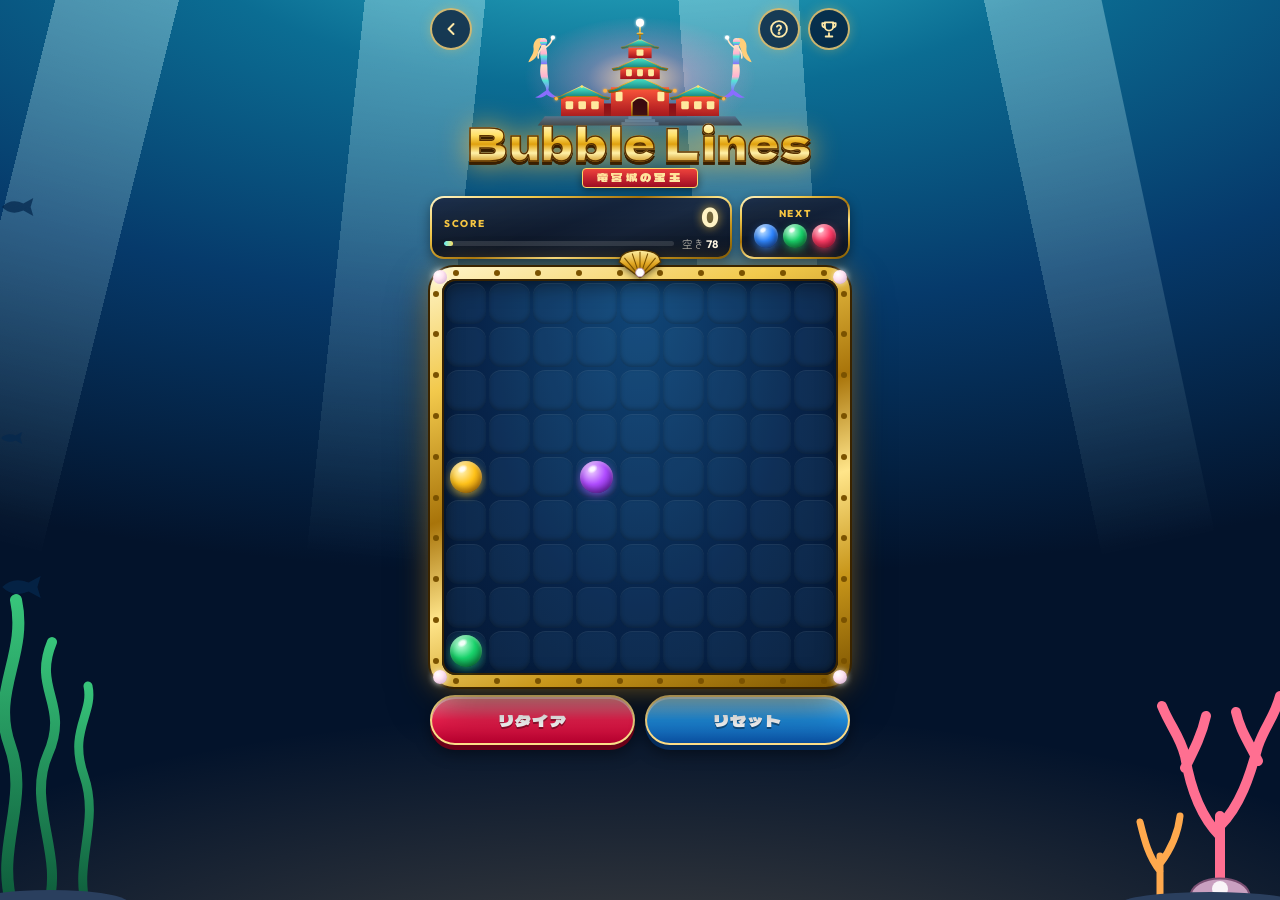
==== commit 92365d43: "Bubble Lines: スマホでのカクつきを解消し、盤面を画面中央寄りに - 金枠の電飾を影の描き直しから明るさ切り替えに変更（毎フレームの盤面再描画をなくす） - 玉のつや・光の筋のぼかしフィル" ====
--- a/bubble-lines.html
+++ b/bubble-lines.html
@@ -21,13 +21,16 @@
       --panel: linear-gradient(180deg, rgba(8, 30, 66, 0.92), rgba(3, 14, 36, 0.95));
       --danger: #ff3b5c;
       --gutter: 10px;
+      /* 上パネル（竜宮城）の高さ */
+      --stage: clamp(100px, 20vh, 220px);
       /* 盤面（金枠ごと）の一辺。横幅いっぱいを基本に、背の低い画面では高さに合わせて縮める */
-      --frame: min(calc(100vw - var(--gutter) * 2), 420px, calc(100vh - 270px));
+      --frame: min(calc(100vw - var(--gutter) * 2), 420px, calc(100vh - var(--stage) - 160px));
     }
 
     @supports (height: 100dvh) {
       :root {
-        --frame: min(calc(100vw - var(--gutter) * 2), 420px, calc(100dvh - 270px));
+        --stage: clamp(100px, 20dvh, 220px);
+        --frame: min(calc(100vw - var(--gutter) * 2), 420px, calc(100dvh - var(--stage) - 160px));
       }
     }
 
@@ -72,7 +75,7 @@
       width: 16vw;
       max-width: 120px;
       background: linear-gradient(180deg, rgba(210, 255, 255, 0.45), rgba(210, 255, 255, 0) 75%);
-      filter: blur(8px);
+      will-change: opacity;
       transform-origin: top center;
       animation: ray 9s ease-in-out infinite alternate;
     }
@@ -160,8 +163,8 @@
     /* ===== 上パネル（竜宮城の絵とロゴ） ===== */
     .stage {
       position: relative;
-      flex: 1 1 auto;
-      min-height: 110px;
+      flex: 0 0 auto;
+      height: var(--stage);
       width: 100%;
       display: flex;
       flex-direction: column;
@@ -243,13 +246,11 @@
       height: 42px;
       border-radius: 50%;
       border: 2px solid rgba(255, 215, 120, 0.8);
-      background: rgba(3, 20, 48, 0.6);
+      background: rgba(3, 20, 48, 0.75);
       color: var(--gold-light);
       display: grid;
       place-items: center;
       cursor: pointer;
-      backdrop-filter: blur(6px);
-      -webkit-backdrop-filter: blur(6px);
       box-shadow: 0 0 12px rgba(255, 200, 80, 0.3);
       z-index: 2;
     }
@@ -399,12 +400,24 @@
       border-radius: 50%;
       transform: translate(-50%, -50%);
       background: #7a5200;
+    }
+
+    .led::after {
+      content: '';
+      position: absolute;
+      inset: 0;
+      border-radius: 50%;
+      background: #fff;
+      box-shadow: 0 0 4px 1px var(--led), 0 0 10px 3px var(--led);
+      opacity: 0;
+      will-change: opacity;
       animation: chase 1.6s linear infinite;
+      animation-delay: var(--d);
     }
 
     @keyframes chase {
-      0%, 35% { background: #fff; box-shadow: 0 0 4px 1px var(--led), 0 0 10px 3px var(--led); }
-      36%, 100% { background: #7a5200; box-shadow: none; }
+      0%, 35% { opacity: 1; }
+      36%, 100% { opacity: 0; }
     }
 
     .frame.fever {
@@ -414,7 +427,7 @@
         0 0 90px rgba(255, 220, 80, 0.6);
     }
 
-    .frame.fever .led { animation-duration: 0.35s; }
+    .frame.fever .led::after { animation-duration: 0.35s; }
 
     .frame.danger {
       box-shadow:
@@ -423,14 +436,17 @@
         0 18px 40px rgba(0, 0, 0, 0.6);
     }
 
-    .frame.danger .led {
-      --led: #ff2a4a !important;
+    .frame.danger .led { background: #5a0010; }
+
+    .frame.danger .led::after {
+      --led: #ff2a4a;
+      background: #ff8a9b;
       animation: dangerBlink 0.7s steps(2) infinite;
     }
 
     @keyframes dangerBlink {
-      0% { background: #ff8a9b; box-shadow: 0 0 8px 3px #ff2a4a; }
-      100% { background: #5a0010; box-shadow: none; }
+      0% { opacity: 1; }
+      100% { opacity: 0; }
     }
 
     .corner-pearl {
@@ -517,8 +533,7 @@
       width: 34%;
       height: 24%;
       border-radius: 50%;
-      background: rgba(255, 255, 255, 0.8);
-      filter: blur(1px);
+      background: radial-gradient(ellipse, rgba(255, 255, 255, 0.85) 30%, rgba(255, 255, 255, 0) 70%);
       transform: rotate(-30deg);
     }
 
@@ -2191,7 +2206,7 @@
         led.className = 'led';
         led.style.left = `calc(6px + (100% - 12px) * ${x})`;
         led.style.top = `calc(6px + (100% - 12px) * ${y})`;
-        led.style.animationDelay = `${-(i / points.length) * 1.6}s`;
+        led.style.setProperty('--d', `${-(i / points.length) * 1.6}s`);
         led.style.setProperty('--led', colors[i % colors.length]);
         lightsEl.appendChild(led);
       });
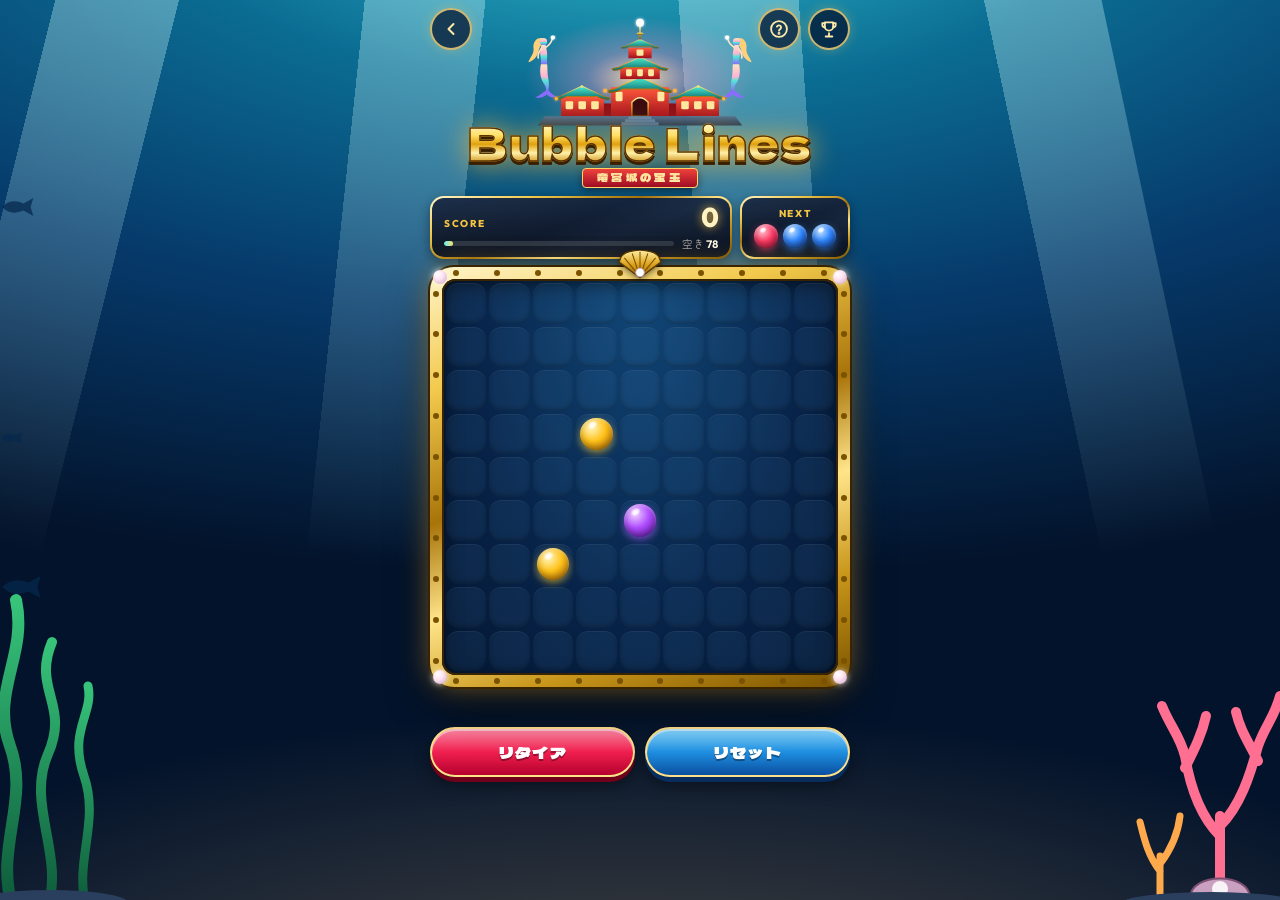
==== commit fbea1d25: "Bubble Lines: 下のボタンと盤面の間に余白、リタイア・リセットに確認モーダル - 背の高い画面ほどボタンを下げて盤面との余白を広げる - ブラウザ標準の confirm/alert をテー" ====
--- a/bubble-lines.html
+++ b/bubble-lines.html
@@ -23,14 +23,17 @@
       --gutter: 10px;
       /* 上パネル（竜宮城）の高さ */
       --stage: clamp(100px, 20vh, 220px);
+      /* 盤面と下のボタンの間の余白（背の高い画面ほど広く） */
+      --controls-gap: clamp(6px, calc(8vh - 40px), 40px);
       /* 盤面（金枠ごと）の一辺。横幅いっぱいを基本に、背の低い画面では高さに合わせて縮める */
-      --frame: min(calc(100vw - var(--gutter) * 2), 420px, calc(100vh - var(--stage) - 160px));
+      --frame: min(calc(100vw - var(--gutter) * 2), 420px, calc(100vh - var(--stage) - var(--controls-gap) - 160px));
     }
 
     @supports (height: 100dvh) {
       :root {
         --stage: clamp(100px, 20dvh, 220px);
-        --frame: min(calc(100vw - var(--gutter) * 2), 420px, calc(100dvh - var(--stage) - 160px));
+        --controls-gap: clamp(6px, calc(8dvh - 40px), 40px);
+        --frame: min(calc(100vw - var(--gutter) * 2), 420px, calc(100dvh - var(--stage) - var(--controls-gap) - 160px));
       }
     }
 
@@ -741,6 +744,7 @@
 
     /* ===== 下のボタン（スロットのボタン風） ===== */
     .controls {
+      margin-top: var(--controls-gap);
       width: var(--frame);
       display: grid;
       grid-template-columns: 1fr 1fr;
@@ -811,6 +815,68 @@
       align-items: flex-end;
       z-index: 200;
     }
+
+    /* 確認ダイアログ（画面中央） */
+    .modal-overlay.center {
+      align-items: center;
+      padding: 16px;
+    }
+
+    .confirm {
+      width: 100%;
+      max-width: 340px;
+      padding: 26px 20px 20px;
+      border: 2px solid transparent;
+      border-radius: 24px;
+      background: var(--panel) padding-box, var(--gold-metal) border-box;
+      box-shadow: 0 20px 50px rgba(0, 0, 0, 0.6), 0 0 30px rgba(255, 190, 60, 0.25);
+      text-align: center;
+      animation: confirmIn 0.3s cubic-bezier(.2,.9,.3,1.3);
+    }
+
+    @keyframes confirmIn {
+      from { transform: scale(0.85); opacity: 0; }
+      to { transform: scale(1); opacity: 1; }
+    }
+
+    .confirm h2 {
+      font-family: 'Dela Gothic One', sans-serif;
+      font-weight: 400;
+      font-size: 1.3rem;
+      color: var(--gold-light);
+      margin-bottom: 10px;
+    }
+
+    .confirm p {
+      font-family: 'Zen Maru Gothic', sans-serif;
+      font-size: 0.9rem;
+      line-height: 1.6;
+      color: var(--text-dim);
+      margin-bottom: 22px;
+    }
+
+    .confirm-actions {
+      display: grid;
+      grid-template-columns: 1fr 1fr;
+      gap: 10px;
+    }
+
+    .confirm-actions.single { grid-template-columns: 1fr; }
+    .confirm-actions.single .cancel-btn { display: none; }
+
+    .confirm-actions .slot-btn { height: 48px; font-size: 0.95rem; }
+
+    .cancel-btn {
+      height: 48px;
+      border-radius: 999px;
+      border: 2px solid rgba(255, 233, 168, 0.5);
+      background: rgba(255, 255, 255, 0.06);
+      color: var(--text);
+      font-family: 'Dela Gothic One', sans-serif;
+      font-size: 0.95rem;
+    }
+
+    .cancel-btn:active { transform: scale(0.97); }
 
     .modal-overlay.show {
       display: flex;
@@ -1313,6 +1379,18 @@
       <button class="slot-btn blue" id="resetBtn">リセット</button>
     </div>
   </main>
+
+  <!-- 確認モーダル（リタイア・リセット） -->
+  <div class="modal-overlay center" id="confirmModal">
+    <div class="confirm" role="dialog" aria-modal="true" aria-labelledby="confirmTitle">
+      <h2 id="confirmTitle"></h2>
+      <p id="confirmText"></p>
+      <div class="confirm-actions" id="confirmActions">
+        <button class="cancel-btn" id="confirmCancelBtn">やめる</button>
+        <button class="slot-btn" id="confirmOkBtn"></button>
+      </div>
+    </div>
+  </div>
 
   <!-- ルール説明モーダル -->
   <div class="modal-overlay" id="rulesModal">
@@ -2238,15 +2316,58 @@
       saveGame();
       window.location.href = 'index.html';
     });
-    document.getElementById('resetBtn').addEventListener('click', initGame);
+    // 確認モーダル。OK で onOk を呼ぶ（onOk を渡さなければ OK だけのお知らせ）
+    function showConfirm({ title, text, okLabel, okColor, onOk }) {
+      const modal = document.getElementById('confirmModal');
+      document.getElementById('confirmTitle').textContent = title;
+      document.getElementById('confirmText').textContent = text;
+      const okBtn = document.getElementById('confirmOkBtn');
+      okBtn.textContent = okLabel;
+      okBtn.className = `slot-btn ${okColor}`;
+      document.getElementById('confirmActions').classList.toggle('single', !onOk);
+      modal.classList.add('show');
+
+      okBtn.onclick = () => {
+        modal.classList.remove('show');
+        if (onOk) onOk();
+      };
+    }
+
+    function closeConfirm() {
+      document.getElementById('confirmModal').classList.remove('show');
+    }
+
+    document.getElementById('confirmCancelBtn').addEventListener('click', closeConfirm);
+    document.getElementById('confirmModal').addEventListener('click', (e) => {
+      if (e.target.id === 'confirmModal') closeConfirm();
+    });
+
+    document.getElementById('resetBtn').addEventListener('click', () => {
+      showConfirm({
+        title: 'リセットしますか？',
+        text: `今のスコア（${score}点）は記録されずに、最初からやり直しになります。`,
+        okLabel: 'リセット',
+        okColor: 'blue',
+        onOk: initGame
+      });
+    });
     document.getElementById('retireBtn').addEventListener('click', () => {
       if (score === 0) {
-        alert('まだゲームが始まっていません');
+        showConfirm({
+          title: 'まだ始まっていません',
+          text: '泡を消してスコアを獲得してからリタイアできます。',
+          okLabel: 'OK',
+          okColor: 'blue'
+        });
         return;
       }
-      if (confirm('リタイアしますか？')) {
-        forceGameOver();
-      }
+      showConfirm({
+        title: 'リタイアしますか？',
+        text: `ここでゲームを終了して、${score}点でランキングに登録できます。`,
+        okLabel: 'リタイア',
+        okColor: 'red',
+        onOk: forceGameOver
+      });
     });
     document.getElementById('messageBtn').addEventListener('click', () => {
       document.getElementById('message').classList.remove('show');
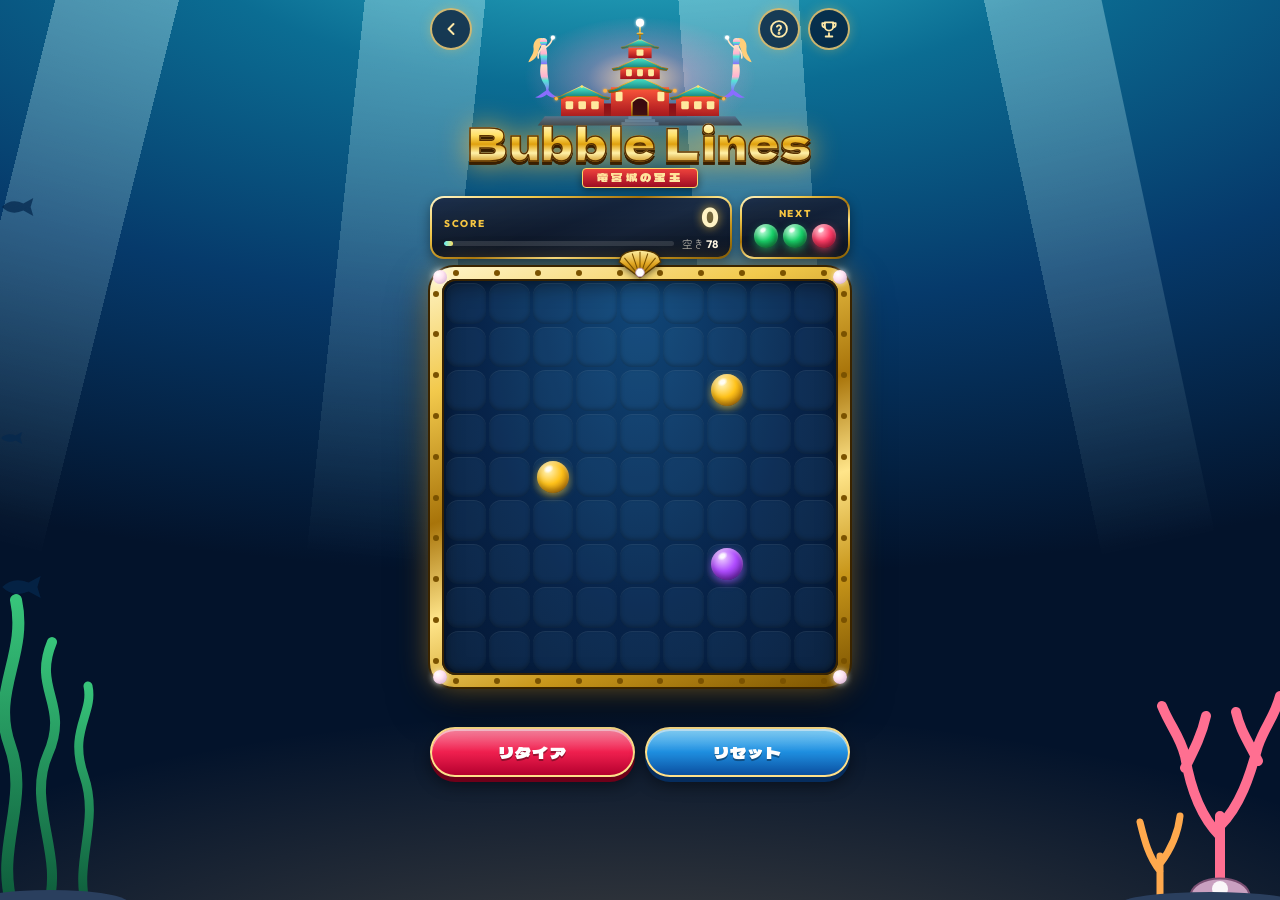
==== commit f2a1c624: "Bubble Lines: あそびかたを親しみやすい文言に、ルール・ランキングを中央モーダルに - あそびかたを話し言葉に書き換え（得点や竜宮フィーバーの説明も追加） - ルール・ランキングを下から出" ====
--- a/bubble-lines.html
+++ b/bubble-lines.html
@@ -898,28 +898,14 @@
 
     .modal {
       width: 100%;
-      max-width: 440px;
+      max-width: 380px;
       max-height: 85vh;
-      overflow-y: auto;
-      border-bottom: none;
-      border-radius: 26px 26px 0 0;
-      padding: 14px 20px max(20px, env(safe-area-inset-bottom));
-      animation: sheetUp 0.35s cubic-bezier(.2,.9,.3,1.1);
-    }
-
-    .modal::before {
-      content: '';
-      display: block;
-      width: 40px;
-      height: 4px;
-      border-radius: 999px;
-      background: rgba(255, 233, 168, 0.4);
-      margin: 0 auto 14px;
-    }
-
-    @keyframes sheetUp {
-      from { transform: translateY(100%); }
-      to { transform: translateY(0); }
+      max-height: 85dvh;
+      display: flex;
+      flex-direction: column;
+      border-radius: 24px;
+      padding: 24px 20px 20px;
+      animation: confirmIn 0.3s cubic-bezier(.2,.9,.3,1.3);
     }
 
     .modal h2 {
@@ -929,6 +915,22 @@
       text-align: center;
       color: var(--gold-light);
       margin-bottom: 16px;
+    }
+
+    /* 中身だけスクロールさせ、閉じるボタンは常に見せる */
+    .modal ul,
+    .modal .ranking-content {
+      min-height: 0;
+      overflow-y: auto;
+    }
+
+    .modal .primary-btn { flex-shrink: 0; }
+
+    @media (max-height: 620px) {
+      .modal { padding: 18px 16px 16px; }
+      .modal h2 { margin-bottom: 10px; }
+      .modal ul { gap: 6px; margin-bottom: 14px; }
+      .rules li { font-size: 0.84rem; line-height: 1.5; }
     }
 
     .modal ul {
@@ -1393,23 +1395,23 @@
   </div>
 
   <!-- ルール説明モーダル -->
-  <div class="modal-overlay" id="rulesModal">
+  <div class="modal-overlay center" id="rulesModal">
     <div class="modal">
       <h2>あそびかた</h2>
       <ul class="rules">
-        <li><span class="num">1</span>泡をタップして選び、空いているマスをタップして移動</li>
-        <li><span class="num">2</span>移動できるのは空きマスでつながっている場所だけ</li>
-        <li><span class="num">3</span>同じ色を縦・横・斜めに5つ以上並べると消える</li>
-        <li><span class="num">4</span>泡を消すとスコアがもらえる</li>
-        <li><span class="num">5</span>毎ターン3つの新しい泡が出現する（消したターンは出ない）</li>
-        <li><span class="num">6</span>マスが全部埋まるとゲームオーバー</li>
+        <li><span class="num">1</span>動かしたい泡をタップして、行きたいマスをタップしてね</li>
+        <li><span class="num">2</span>泡は空いているマスを通って進むよ。ほかの泡は飛びこえられないから、道がふさがっていないかチェック！</li>
+        <li><span class="num">3</span>同じ色の泡を、たて・よこ・ななめに5つ以上ならべると、パチンと消えるよ</li>
+        <li><span class="num">4</span>泡1つにつき2点ゲット！一度にたくさん消したり、続けて消したりすると「竜宮フィーバー」が起きるかも？</li>
+        <li><span class="num">5</span>泡を動かすたびに、新しい泡が3つやってくるよ。でも泡を消せたターンはお休み</li>
+        <li><span class="num">6</span>マスが泡でいっぱいになったらゲームオーバー。こまめに消していこう！</li>
       </ul>
-      <button class="primary-btn" id="closeRulesBtn">OK</button>
+      <button class="primary-btn" id="closeRulesBtn">わかった！</button>
     </div>
   </div>
 
   <!-- ランキングモーダル -->
-  <div class="modal-overlay" id="rankingModal">
+  <div class="modal-overlay center" id="rankingModal">
     <div class="modal ranking-modal">
       <h2>ランキング</h2>
       <div id="rankingContent" class="ranking-content">
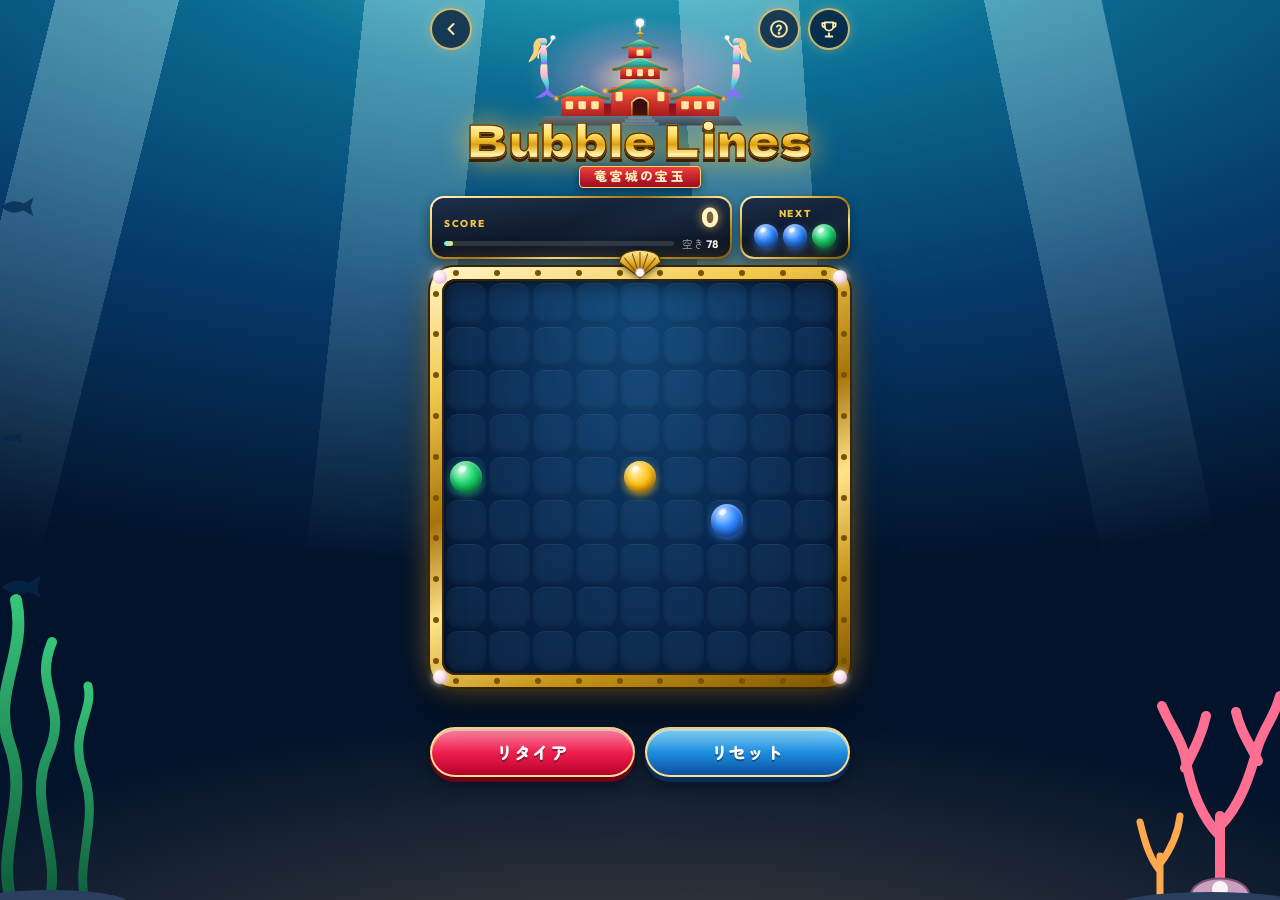
==== commit 00717662: "ゲームセンター全体をアーケード風デザインに統一 - 共通部品を arcade.css / arcade.js に切り出し（金枠・電飾・立体ボタン・金ロゴ・中央モーダル・演出） - トップ画面を夜のアー" ====
--- a/bubble-lines.html
+++ b/bubble-lines.html
@@ -9,18 +9,10 @@
   <title>Bubble Lines</title>
   <link rel="preconnect" href="https://fonts.googleapis.com">
   <link rel="preconnect" href="https://fonts.gstatic.com" crossorigin>
-  <link href="https://fonts.googleapis.com/css2?family=Dela+Gothic+One&family=Outfit:wght@600;800&family=Zen+Maru+Gothic:wght@500;700&display=swap" rel="stylesheet">
+  <link href="https://fonts.googleapis.com/css2?family=Dela+Gothic+One&family=Outfit:wght@600;800&family=Zen+Maru+Gothic:wght@500;700;900&display=swap" rel="stylesheet">
+  <link rel="stylesheet" href="arcade.css">
   <style>
     :root {
-      --text: #fff8e7;
-      --text-dim: rgba(255, 248, 231, 0.65);
-      --gold-light: #ffe9a8;
-      --gold: #f5c542;
-      --gold-dark: #6b4500;
-      --gold-metal: linear-gradient(160deg, #fff6cc 0%, #f2c94c 22%, #a8740a 45%, #ffe58a 62%, #c8961a 80%, #7a5200 100%);
-      --panel: linear-gradient(180deg, rgba(8, 30, 66, 0.92), rgba(3, 14, 36, 0.95));
-      --danger: #ff3b5c;
-      --gutter: 10px;
       /* 上パネル（竜宮城）の高さ */
       --stage: clamp(100px, 20vh, 220px);
       /* 盤面と下のボタンの間の余白（背の高い画面ほど広く） */
@@ -37,26 +29,14 @@
       }
     }
 
-    * {
-      margin: 0;
-      padding: 0;
-      box-sizing: border-box;
-      -webkit-tap-highlight-color: transparent;
-    }
-
     html, body {
       height: 100%;
       background: #03132b;
     }
 
     body {
-      font-family: 'Outfit', 'Zen Maru Gothic', 'Hiragino Maru Gothic ProN', sans-serif;
-      color: var(--text);
       overflow: hidden;
       overscroll-behavior: none;
-      touch-action: manipulation;
-      user-select: none;
-      -webkit-user-select: none;
     }
 
     /* ===== 海の背景 ===== */
@@ -204,62 +184,12 @@
       100% { transform: translateY(-6px) rotate(3deg); }
     }
 
-    .logo {
-      position: relative;
-      text-align: center;
-      line-height: 1;
-    }
-
-    .logo-title {
-      font-family: 'Dela Gothic One', sans-serif;
-      font-size: clamp(30px, 10vw, 44px);
-      letter-spacing: 0.02em;
-      background: linear-gradient(180deg, #fffbe6 0%, #ffe066 35%, #e0a10e 55%, #fff1a8 75%, #c8860a 100%);
-      -webkit-background-clip: text;
-      background-clip: text;
-      color: transparent;
-      -webkit-text-stroke: 1.5px #5a3200;
-      filter: drop-shadow(0 3px 0 #3a1f00) drop-shadow(0 0 14px rgba(255, 190, 60, 0.7));
-    }
-
     /* 背の低い画面ではロゴを小さくして竜宮城の絵を残す */
     @media (max-height: 720px) {
       .stage-art { height: calc(100% - 48px); }
       .logo-title { font-size: clamp(26px, 8.5vw, 34px); }
     }
 
-    .logo-sub {
-      display: inline-block;
-      margin-top: 4px;
-      padding: 3px 14px;
-      font-family: 'Dela Gothic One', sans-serif;
-      font-size: 0.72rem;
-      letter-spacing: 0.2em;
-      color: #ffe9a8;
-      background: linear-gradient(180deg, #e8243c, #9b0b22);
-      border: 1px solid #ffd76b;
-      border-radius: 4px;
-      box-shadow: 0 2px 8px rgba(0, 0, 0, 0.5);
-    }
-
-    .icon-btn {
-      position: absolute;
-      top: 0;
-      width: 42px;
-      height: 42px;
-      border-radius: 50%;
-      border: 2px solid rgba(255, 215, 120, 0.8);
-      background: rgba(3, 20, 48, 0.75);
-      color: var(--gold-light);
-      display: grid;
-      place-items: center;
-      cursor: pointer;
-      box-shadow: 0 0 12px rgba(255, 200, 80, 0.3);
-      z-index: 2;
-    }
-
-    .icon-btn:active { transform: scale(0.9); }
-    .icon-btn svg { width: 20px; height: 20px; }
     #backBtn { left: 0; }
     #helpBtn { right: 50px; }
     #rankingBtn { right: 0; }
@@ -293,13 +223,6 @@
       display: flex;
       align-items: baseline;
       justify-content: space-between;
-    }
-
-    .label {
-      font-size: 0.62rem;
-      font-weight: 800;
-      letter-spacing: 0.16em;
-      color: var(--gold);
     }
 
     .score-value {
@@ -372,109 +295,6 @@
     .ball.preview-ball {
       width: 24px;
       height: 24px;
-    }
-
-    /* ===== 盤面（金枠＋電飾） ===== */
-    .frame {
-      position: relative;
-      flex-shrink: 0;
-      width: var(--frame);
-      height: var(--frame);
-      padding: 12px;
-      border-radius: 24px;
-      background: var(--gold-metal);
-      box-shadow:
-        0 0 0 2px #3a2400,
-        0 0 28px rgba(255, 190, 60, 0.45),
-        0 18px 40px rgba(0, 0, 0, 0.6);
-      transition: box-shadow 0.4s;
-    }
-
-    .lights {
-      position: absolute;
-      inset: 0;
-      pointer-events: none;
-    }
-
-    .led {
-      position: absolute;
-      width: 6px;
-      height: 6px;
-      border-radius: 50%;
-      transform: translate(-50%, -50%);
-      background: #7a5200;
-    }
-
-    .led::after {
-      content: '';
-      position: absolute;
-      inset: 0;
-      border-radius: 50%;
-      background: #fff;
-      box-shadow: 0 0 4px 1px var(--led), 0 0 10px 3px var(--led);
-      opacity: 0;
-      will-change: opacity;
-      animation: chase 1.6s linear infinite;
-      animation-delay: var(--d);
-    }
-
-    @keyframes chase {
-      0%, 35% { opacity: 1; }
-      36%, 100% { opacity: 0; }
-    }
-
-    .frame.fever {
-      box-shadow:
-        0 0 0 2px #3a2400,
-        0 0 50px rgba(255, 110, 200, 0.9),
-        0 0 90px rgba(255, 220, 80, 0.6);
-    }
-
-    .frame.fever .led::after { animation-duration: 0.35s; }
-
-    .frame.danger {
-      box-shadow:
-        0 0 0 2px #3a0000,
-        0 0 30px rgba(255, 40, 70, 0.7),
-        0 18px 40px rgba(0, 0, 0, 0.6);
-    }
-
-    .frame.danger .led { background: #5a0010; }
-
-    .frame.danger .led::after {
-      --led: #ff2a4a;
-      background: #ff8a9b;
-      animation: dangerBlink 0.7s steps(2) infinite;
-    }
-
-    @keyframes dangerBlink {
-      0% { opacity: 1; }
-      100% { opacity: 0; }
-    }
-
-    .corner-pearl {
-      position: absolute;
-      width: 14px;
-      height: 14px;
-      border-radius: 50%;
-      background: radial-gradient(circle at 35% 30%, #fff 0%, #ffe3f1 40%, #c9a3c9 100%);
-      box-shadow: 0 0 6px rgba(255, 255, 255, 0.8);
-    }
-
-    .corner-pearl:nth-of-type(1) { top: 3px; left: 3px; }
-    .corner-pearl:nth-of-type(2) { top: 3px; right: 3px; }
-    .corner-pearl:nth-of-type(3) { bottom: 3px; left: 3px; }
-    .corner-pearl:nth-of-type(4) { bottom: 3px; right: 3px; }
-
-    .crest {
-      position: absolute;
-      top: -17px;
-      left: 50%;
-      width: 52px;
-      transform: translateX(-50%);
-      filter: drop-shadow(0 2px 3px rgba(0, 0, 0, 0.5));
-      pointer-events: none;
-      z-index: 3;
     }
 
     .board {
@@ -598,150 +418,6 @@
       100% { transform: scale(1.5) translateY(-30px); opacity: 0; }
     }
 
-    /* ===== 消去時の演出 ===== */
-    .score-pop {
-      position: fixed;
-      z-index: 1003;
-      pointer-events: none;
-      font-family: 'Dela Gothic One', sans-serif;
-      font-size: 1.5rem;
-      color: #fff3c4;
-      -webkit-text-stroke: 1px #6b3a00;
-      text-shadow: 0 0 12px rgba(255, 200, 60, 0.9);
-      transform: translate(-50%, -50%);
-      animation: scorePop 1s ease-out forwards;
-    }
-
-    @keyframes scorePop {
-      0% { opacity: 0; transform: translate(-50%, -30%) scale(0.5); }
-      20% { opacity: 1; transform: translate(-50%, -50%) scale(1.2); }
-      100% { opacity: 0; transform: translate(-50%, -170%) scale(1); }
-    }
-
-    .fx-banner {
-      position: fixed;
-      z-index: 1002;
-      pointer-events: none;
-      transform: translate(-50%, -50%);
-      display: flex;
-      flex-direction: column;
-      align-items: center;
-    }
-
-    .burst {
-      position: absolute;
-      top: 50%;
-      left: 50%;
-      width: 340px;
-      height: 340px;
-      margin: -170px 0 0 -170px;
-      border-radius: 50%;
-      background: repeating-conic-gradient(rgba(255, 230, 130, 0.55) 0deg 8deg, transparent 8deg 20deg);
-      -webkit-mask: radial-gradient(circle, #000 15%, transparent 68%);
-      mask: radial-gradient(circle, #000 15%, transparent 68%);
-      animation: burst 1.2s ease-out forwards;
-    }
-
-    @keyframes burst {
-      0% { transform: scale(0.2) rotate(0deg); opacity: 0; }
-      20% { opacity: 1; }
-      100% { transform: scale(1.3) rotate(60deg); opacity: 0; }
-    }
-
-    .fx-text {
-      position: relative;
-      font-family: 'Dela Gothic One', sans-serif;
-      font-size: 3rem;
-      white-space: nowrap;
-      background: linear-gradient(180deg, #fffbe6 0%, #ffe066 40%, #e0a10e 60%, #fff1a8 100%);
-      -webkit-background-clip: text;
-      background-clip: text;
-      color: transparent;
-      -webkit-text-stroke: 2px #5a2a00;
-      filter: drop-shadow(0 4px 0 #3a1500) drop-shadow(0 0 16px rgba(255, 180, 40, 0.9));
-      animation: cutIn 1.2s cubic-bezier(.2,1.4,.4,1) forwards;
-    }
-
-    .fx-sub {
-      position: relative;
-      margin-top: 4px;
-      padding: 2px 14px;
-      font-family: 'Dela Gothic One', sans-serif;
-      font-size: 1.1rem;
-      color: #fff;
-      background: linear-gradient(180deg, #ff4d7a, #c0063a);
-      border: 2px solid #ffe066;
-      border-radius: 6px;
-      animation: cutIn 1.2s cubic-bezier(.2,1.4,.4,1) 0.08s backwards, fadeOut 1.2s forwards;
-    }
-
-    @keyframes cutIn {
-      0% { transform: scale(2.6); opacity: 0; }
-      18% { transform: scale(1); opacity: 1; }
-      75% { transform: scale(1); opacity: 1; }
-      100% { transform: scale(1.1); opacity: 0; }
-    }
-
-    @keyframes fadeOut {
-      75% { opacity: 1; }
-      100% { opacity: 0; }
-    }
-
-    .fx-banner.fever .fx-text {
-      font-size: 2.3rem;
-      background: linear-gradient(90deg, #ff6fb5, #ffe066, #5ff3ff, #b47bff, #ff6fb5);
-      background-size: 200% 100%;
-      -webkit-background-clip: text;
-      background-clip: text;
-      animation: cutIn 2s cubic-bezier(.2,1.4,.4,1) forwards, rainbow 0.6s linear infinite;
-    }
-
-    .fx-banner.fever .burst {
-      width: 520px;
-      height: 520px;
-      margin: -260px 0 0 -260px;
-      background: repeating-conic-gradient(rgba(255, 120, 200, 0.6) 0deg 6deg, rgba(255, 240, 140, 0.6) 6deg 12deg, transparent 12deg 20deg);
-      animation-duration: 2s;
-    }
-
-    @keyframes rainbow {
-      to { background-position: 200% 0; }
-    }
-
-    .flash {
-      position: fixed;
-      inset: 0;
-      z-index: 1001;
-      pointer-events: none;
-      background: radial-gradient(circle, rgba(255, 255, 255, 0.9), rgba(255, 200, 240, 0.4) 60%, transparent);
-      animation: flash 0.6s ease-out forwards;
-    }
-
-    @keyframes flash {
-      from { opacity: 1; }
-      to { opacity: 0; }
-    }
-
-    .pearl {
-      position: fixed;
-      top: -20px;
-      z-index: 1001;
-      pointer-events: none;
-      border-radius: 50%;
-      background: radial-gradient(circle at 35% 30%, #fff 0%, #ffe9f4 40%, #d6a8d0 100%);
-      box-shadow: 0 0 8px rgba(255, 255, 255, 0.9);
-      animation: pearlFall linear forwards;
-    }
-
-    .pearl.gold {
-      background: radial-gradient(circle at 35% 30%, #fffbe0 0%, #ffd34d 45%, #a86a00 100%);
-      box-shadow: 0 0 8px rgba(255, 200, 60, 0.9);
-    }
-
-    @keyframes pearlFall {
-      to { transform: translateY(110vh) rotate(360deg); }
-    }
-
     /* ===== 下のボタン（スロットのボタン風） ===== */
     .controls {
       margin-top: var(--controls-gap);
@@ -753,217 +429,6 @@
       padding-bottom: 5px;
     }
 
-    button {
-      font-family: inherit;
-      cursor: pointer;
-    }
-
-    .slot-btn {
-      height: 50px;
-      border-radius: 999px;
-      border: 2px solid #ffe08a;
-      font-family: 'Dela Gothic One', sans-serif;
-      font-size: 1rem;
-      letter-spacing: 0.08em;
-      color: #fff;
-      text-shadow: 0 2px 0 rgba(0, 0, 0, 0.35);
-      transition: transform 0.06s, box-shadow 0.06s;
-    }
-
-    .slot-btn.red {
-      background: linear-gradient(180deg, #ff8aa5 0%, #f0204f 50%, #b5002e 100%);
-      box-shadow: 0 5px 0 #6e0019, 0 8px 16px rgba(0, 0, 0, 0.45), inset 0 2px 0 rgba(255, 255, 255, 0.5);
-    }
-
-    .slot-btn.blue {
-      background: linear-gradient(180deg, #8ad8ff 0%, #1f8fe0 50%, #0a4fa0 100%);
-      box-shadow: 0 5px 0 #062d5e, 0 8px 16px rgba(0, 0, 0, 0.45), inset 0 2px 0 rgba(255, 255, 255, 0.5);
-    }
-
-    .slot-btn:active {
-      transform: translateY(4px);
-      box-shadow: 0 1px 0 rgba(0, 0, 0, 0.5), inset 0 2px 0 rgba(255, 255, 255, 0.4);
-    }
-
-    .primary-btn {
-      display: block;
-      width: 100%;
-      height: 52px;
-      border: 2px solid #ffe08a;
-      border-radius: 999px;
-      background: linear-gradient(180deg, #ffe58a 0%, #f2b705 50%, #c07800 100%);
-      color: #4a2600;
-      font-family: 'Dela Gothic One', sans-serif;
-      font-size: 1.05rem;
-      box-shadow: 0 5px 0 #6b3a00, 0 8px 16px rgba(0, 0, 0, 0.4), inset 0 2px 0 rgba(255, 255, 255, 0.6);
-    }
-
-    .primary-btn:active {
-      transform: translateY(4px);
-      box-shadow: 0 1px 0 #6b3a00;
-    }
-
-    /* ===== モーダル（下から出るシート） ===== */
-    .modal-overlay {
-      position: fixed;
-      inset: 0;
-      background: rgba(2, 10, 26, 0.65);
-      backdrop-filter: blur(4px);
-      -webkit-backdrop-filter: blur(4px);
-      display: none;
-      justify-content: center;
-      align-items: flex-end;
-      z-index: 200;
-    }
-
-    /* 確認ダイアログ（画面中央） */
-    .modal-overlay.center {
-      align-items: center;
-      padding: 16px;
-    }
-
-    .confirm {
-      width: 100%;
-      max-width: 340px;
-      padding: 26px 20px 20px;
-      border: 2px solid transparent;
-      border-radius: 24px;
-      background: var(--panel) padding-box, var(--gold-metal) border-box;
-      box-shadow: 0 20px 50px rgba(0, 0, 0, 0.6), 0 0 30px rgba(255, 190, 60, 0.25);
-      text-align: center;
-      animation: confirmIn 0.3s cubic-bezier(.2,.9,.3,1.3);
-    }
-
-    @keyframes confirmIn {
-      from { transform: scale(0.85); opacity: 0; }
-      to { transform: scale(1); opacity: 1; }
-    }
-
-    .confirm h2 {
-      font-family: 'Dela Gothic One', sans-serif;
-      font-weight: 400;
-      font-size: 1.3rem;
-      color: var(--gold-light);
-      margin-bottom: 10px;
-    }
-
-    .confirm p {
-      font-family: 'Zen Maru Gothic', sans-serif;
-      font-size: 0.9rem;
-      line-height: 1.6;
-      color: var(--text-dim);
-      margin-bottom: 22px;
-    }
-
-    .confirm-actions {
-      display: grid;
-      grid-template-columns: 1fr 1fr;
-      gap: 10px;
-    }
-
-    .confirm-actions.single { grid-template-columns: 1fr; }
-    .confirm-actions.single .cancel-btn { display: none; }
-
-    .confirm-actions .slot-btn { height: 48px; font-size: 0.95rem; }
-
-    .cancel-btn {
-      height: 48px;
-      border-radius: 999px;
-      border: 2px solid rgba(255, 233, 168, 0.5);
-      background: rgba(255, 255, 255, 0.06);
-      color: var(--text);
-      font-family: 'Dela Gothic One', sans-serif;
-      font-size: 0.95rem;
-    }
-
-    .cancel-btn:active { transform: scale(0.97); }
-
-    .modal-overlay.show {
-      display: flex;
-      animation: fadeIn 0.25s ease;
-    }
-
-    @keyframes fadeIn {
-      from { opacity: 0; }
-      to { opacity: 1; }
-    }
-
-    .modal,
-    .message {
-      color: var(--text);
-      border: 2px solid transparent;
-      background: var(--panel) padding-box, var(--gold-metal) border-box;
-      box-shadow: 0 -10px 50px rgba(0, 0, 0, 0.6), 0 0 30px rgba(255, 190, 60, 0.25);
-    }
-
-    .modal {
-      width: 100%;
-      max-width: 380px;
-      max-height: 85vh;
-      max-height: 85dvh;
-      display: flex;
-      flex-direction: column;
-      border-radius: 24px;
-      padding: 24px 20px 20px;
-      animation: confirmIn 0.3s cubic-bezier(.2,.9,.3,1.3);
-    }
-
-    .modal h2 {
-      font-family: 'Dela Gothic One', sans-serif;
-      font-weight: 400;
-      font-size: 1.35rem;
-      text-align: center;
-      color: var(--gold-light);
-      margin-bottom: 16px;
-    }
-
-    /* 中身だけスクロールさせ、閉じるボタンは常に見せる */
-    .modal ul,
-    .modal .ranking-content {
-      min-height: 0;
-      overflow-y: auto;
-    }
-
-    .modal .primary-btn { flex-shrink: 0; }
-
-    @media (max-height: 620px) {
-      .modal { padding: 18px 16px 16px; }
-      .modal h2 { margin-bottom: 10px; }
-      .modal ul { gap: 6px; margin-bottom: 14px; }
-      .rules li { font-size: 0.84rem; line-height: 1.5; }
-    }
-
-    .modal ul {
-      list-style: none;
-      margin-bottom: 20px;
-      display: grid;
-      gap: 10px;
-    }
-
-    .rules li {
-      display: flex;
-      gap: 12px;
-      align-items: flex-start;
-      font-family: 'Zen Maru Gothic', sans-serif;
-      font-size: 0.92rem;
-      line-height: 1.6;
-    }
-
-    .rules li .num {
-      flex-shrink: 0;
-      width: 24px;
-      height: 24px;
-      border-radius: 50%;
-      background: radial-gradient(circle at 35% 30%, #fff 0%, #ffe9f4 40%, #d6a8d0 100%);
-      color: #5a2a50;
-      display: grid;
-      place-items: center;
-      font-family: 'Outfit', sans-serif;
-      font-size: 0.75rem;
-      font-weight: 800;
-      margin-top: 1px;
-    }
-
     .ranking-content {
       max-height: 50vh;
       overflow-y: auto;
@@ -1034,61 +499,6 @@
       text-shadow: 0 0 8px rgba(255, 200, 60, 0.6);
       font-variant-numeric: tabular-nums;
       flex-shrink: 0;
-    }
-
-    /* ===== ゲームオーバー ===== */
-    .message {
-      position: fixed;
-      top: 50%;
-      left: 50%;
-      transform: translate(-50%, -50%);
-      width: calc(100% - 32px);
-      max-width: 360px;
-      padding: 28px 20px 22px;
-      border-radius: 24px;
-      text-align: center;
-      display: none;
-      z-index: 100;
-    }
-
-    .message.show {
-      display: block;
-      animation: popIn 0.45s cubic-bezier(.2,.9,.3,1.3);
-      box-shadow: 0 0 0 100vmax rgba(2, 10, 26, 0.7), 0 0 40px rgba(255, 190, 60, 0.35);
-    }
-
-    @keyframes popIn {
-      from { transform: translate(-50%, -50%) scale(0.6); opacity: 0; }
-      to { transform: translate(-50%, -50%) scale(1); opacity: 1; }
-    }
-
-    .message h2 {
-      font-family: 'Dela Gothic One', sans-serif;
-      font-weight: 400;
-      font-size: 1.7rem;
-      color: #ffd1dc;
-      -webkit-text-stroke: 1px #6e0019;
-      text-shadow: 0 3px 0 #6e0019, 0 0 14px rgba(255, 80, 120, 0.6);
-    }
-
-    .message-sub {
-      font-family: 'Zen Maru Gothic', sans-serif;
-      font-size: 0.8rem;
-      color: var(--text-dim);
-      margin: 6px 0 14px;
-    }
-
-    .final-score {
-      font-family: 'Dela Gothic One', sans-serif;
-      font-size: 3.6rem;
-      line-height: 1;
-      margin-bottom: 20px;
-      background: linear-gradient(180deg, #fffbe6 0%, #ffe066 40%, #e0a10e 60%, #fff1a8 100%);
-      -webkit-background-clip: text;
-      background-clip: text;
-      color: transparent;
-      -webkit-text-stroke: 1.5px #5a2a00;
-      filter: drop-shadow(0 0 14px rgba(255, 180, 40, 0.7));
     }
 
     .score-form {
@@ -1123,8 +533,9 @@
       border-radius: 12px;
       background: linear-gradient(180deg, #ff8aa5, #e0164a);
       color: #fff;
-      font-family: 'Dela Gothic One', sans-serif;
-      font-size: 0.9rem;
+      font-family: var(--font-jp);
+      font-weight: 900;
+      font-size: 0.95rem;
       white-space: nowrap;
     }
 
@@ -1382,22 +793,11 @@
     </div>
   </main>
 
-  <!-- 確認モーダル（リタイア・リセット） -->
-  <div class="modal-overlay center" id="confirmModal">
-    <div class="confirm" role="dialog" aria-modal="true" aria-labelledby="confirmTitle">
-      <h2 id="confirmTitle"></h2>
-      <p id="confirmText"></p>
-      <div class="confirm-actions" id="confirmActions">
-        <button class="cancel-btn" id="confirmCancelBtn">やめる</button>
-        <button class="slot-btn" id="confirmOkBtn"></button>
-      </div>
-    </div>
-  </div>
-
   <!-- ルール説明モーダル -->
-  <div class="modal-overlay center" id="rulesModal">
+  <div class="modal-overlay" id="rulesModal">
     <div class="modal">
       <h2>あそびかた</h2>
+      <div class="modal-body">
       <ul class="rules">
         <li><span class="num">1</span>動かしたい泡をタップして、行きたいマスをタップしてね</li>
         <li><span class="num">2</span>泡は空いているマスを通って進むよ。ほかの泡は飛びこえられないから、道がふさがっていないかチェック！</li>
@@ -1406,15 +806,16 @@
         <li><span class="num">5</span>泡を動かすたびに、新しい泡が3つやってくるよ。でも泡を消せたターンはお休み</li>
         <li><span class="num">6</span>マスが泡でいっぱいになったらゲームオーバー。こまめに消していこう！</li>
       </ul>
+      </div>
       <button class="primary-btn" id="closeRulesBtn">わかった！</button>
     </div>
   </div>
 
   <!-- ランキングモーダル -->
-  <div class="modal-overlay center" id="rankingModal">
+  <div class="modal-overlay" id="rankingModal">
     <div class="modal ranking-modal">
       <h2>ランキング</h2>
-      <div id="rankingContent" class="ranking-content">
+      <div id="rankingContent" class="modal-body ranking-content">
         <p class="loading">読み込み中...</p>
       </div>
       <button class="primary-btn" id="closeRankingBtn">閉じる</button>
@@ -1434,6 +835,7 @@
     <button class="primary-btn" id="messageBtn">もういちど</button>
   </div>
 
+  <script src="arcade.js"></script>
   <script>
     // ゲーム設定
     const SIZE = 9;
@@ -2230,15 +1632,7 @@
       const title = fever ? '竜宮フィーバー!!' : count >= 6 ? 'GREAT!' : 'NICE!';
       const sub = clearStreak >= 2 ? `${clearStreak}連続!` : '';
 
-      const boardRect = document.getElementById('board').getBoundingClientRect();
-      const banner = document.createElement('div');
-      banner.className = 'fx-banner' + (fever ? ' fever' : '');
-      banner.style.left = (boardRect.left + boardRect.width / 2) + 'px';
-      banner.style.top = (boardRect.top + boardRect.height / 2) + 'px';
-      banner.innerHTML = `<div class="burst"></div><div class="fx-text">${title}</div>` +
-        (sub ? `<div class="fx-sub">${sub}</div>` : '');
-      document.body.appendChild(banner);
-      setTimeout(() => banner.remove(), fever ? 2000 : 1200);
+      Arcade.banner(document.getElementById('board'), title, { sub, fever });
 
       if (navigator.vibrate) navigator.vibrate(fever ? [40, 40, 90] : 25);
 
@@ -2248,51 +1642,12 @@
       frame.classList.add('fever');
       setTimeout(() => frame.classList.remove('fever'), 2500);
 
-      const flash = document.createElement('div');
-      flash.className = 'flash';
-      document.body.appendChild(flash);
-      setTimeout(() => flash.remove(), 600);
-
-      // 真珠と金貨を降らせる
-      for (let i = 0; i < 36; i++) {
-        const pearl = document.createElement('div');
-        const size = 8 + Math.random() * 12;
-        pearl.className = 'pearl' + (i % 3 === 0 ? ' gold' : '');
-        pearl.style.left = (Math.random() * 100) + 'vw';
-        pearl.style.width = size + 'px';
-        pearl.style.height = size + 'px';
-        pearl.style.animationDuration = (1.4 + Math.random() * 1.2) + 's';
-        pearl.style.animationDelay = (Math.random() * 0.6) + 's';
-        document.body.appendChild(pearl);
-        setTimeout(() => pearl.remove(), 3400);
-      }
+      Arcade.shower();
 
       playSound('fever');
     }
 
-    // 金枠の電飾を並べる（角は丸いので各辺の内側だけに置く）
-    function buildLights() {
-      const lightsEl = document.getElementById('lights');
-      const perSide = 10;
-      const points = [];
-      for (let i = 0; i < perSide; i++) points.push([(i + 0.5) / perSide, 0]);
-      for (let i = 0; i < perSide; i++) points.push([1, (i + 0.5) / perSide]);
-      for (let i = 0; i < perSide; i++) points.push([1 - (i + 0.5) / perSide, 1]);
-      for (let i = 0; i < perSide; i++) points.push([0, 1 - (i + 0.5) / perSide]);
-
-      const colors = ['#ff6fb5', '#5ff3ff', '#ffe066'];
-      points.forEach(([x, y], i) => {
-        const led = document.createElement('i');
-        led.className = 'led';
-        led.style.left = `calc(6px + (100% - 12px) * ${x})`;
-        led.style.top = `calc(6px + (100% - 12px) * ${y})`;
-        led.style.setProperty('--d', `${-(i / points.length) * 1.6}s`);
-        led.style.setProperty('--led', colors[i % colors.length]);
-        lightsEl.appendChild(led);
-      });
-    }
-
-    buildLights();
+    Arcade.buildLights(document.getElementById('lights'));
 
     // ゲームオーバーチェック
     function checkGameOver() {
@@ -2318,34 +1673,8 @@
       saveGame();
       window.location.href = 'index.html';
     });
-    // 確認モーダル。OK で onOk を呼ぶ（onOk を渡さなければ OK だけのお知らせ）
-    function showConfirm({ title, text, okLabel, okColor, onOk }) {
-      const modal = document.getElementById('confirmModal');
-      document.getElementById('confirmTitle').textContent = title;
-      document.getElementById('confirmText').textContent = text;
-      const okBtn = document.getElementById('confirmOkBtn');
-      okBtn.textContent = okLabel;
-      okBtn.className = `slot-btn ${okColor}`;
-      document.getElementById('confirmActions').classList.toggle('single', !onOk);
-      modal.classList.add('show');
-
-      okBtn.onclick = () => {
-        modal.classList.remove('show');
-        if (onOk) onOk();
-      };
-    }
-
-    function closeConfirm() {
-      document.getElementById('confirmModal').classList.remove('show');
-    }
-
-    document.getElementById('confirmCancelBtn').addEventListener('click', closeConfirm);
-    document.getElementById('confirmModal').addEventListener('click', (e) => {
-      if (e.target.id === 'confirmModal') closeConfirm();
-    });
-
     document.getElementById('resetBtn').addEventListener('click', () => {
-      showConfirm({
+      Arcade.showConfirm({
         title: 'リセットしますか？',
         text: `今のスコア（${score}点）は記録されずに、最初からやり直しになります。`,
         okLabel: 'リセット',
@@ -2355,7 +1684,7 @@
     });
     document.getElementById('retireBtn').addEventListener('click', () => {
       if (score === 0) {
-        showConfirm({
+        Arcade.showConfirm({
           title: 'まだ始まっていません',
           text: '泡を消してスコアを獲得してからリタイアできます。',
           okLabel: 'OK',
@@ -2363,7 +1692,7 @@
         });
         return;
       }
-      showConfirm({
+      Arcade.showConfirm({
         title: 'リタイアしますか？',
         text: `ここでゲームを終了して、${score}点でランキングに登録できます。`,
         okLabel: 'リタイア',
--- a/arcade.css
+++ b/arcade.css
@@ -0,0 +1,635 @@
+/*
+ * ゲームセンター共通デザイン
+ * 金の枠・電飾・立体ボタン・金ロゴ・中央モーダルなど、全画面で使う部品。
+ * 各ゲームの世界観（背景や盤面の中身）は各ページ側に書く。
+ *
+ * 文字の使い分け:
+ *   --font-display（Dela Gothic One）… 大きい見出し・英字・カタカナ向け。小さい漢字は潰れるので使わない
+ *   --font-jp（Zen Maru Gothic 900）… 漢字を含む小さめの見出し・ボタン
+ */
+
+:root {
+  --text: #fff8e7;
+  --text-dim: rgba(255, 248, 231, 0.65);
+  --gold-light: #ffe9a8;
+  --gold: #f5c542;
+  --gold-dark: #6b4500;
+  --gold-metal: linear-gradient(160deg, #fff6cc 0%, #f2c94c 22%, #a8740a 45%, #ffe58a 62%, #c8961a 80%, #7a5200 100%);
+  --gold-text: linear-gradient(180deg, #fffbe6 0%, #ffe066 35%, #e0a10e 55%, #fff1a8 75%, #c8860a 100%);
+  --panel: linear-gradient(180deg, rgba(8, 30, 66, 0.92), rgba(3, 14, 36, 0.95));
+  --danger: #ff3b5c;
+  --gutter: 10px;
+  --font-display: 'Dela Gothic One', sans-serif;
+  --font-jp: 'Zen Maru Gothic', 'Hiragino Maru Gothic ProN', sans-serif;
+}
+
+* {
+  margin: 0;
+  padding: 0;
+  box-sizing: border-box;
+  -webkit-tap-highlight-color: transparent;
+}
+
+body {
+  font-family: 'Outfit', var(--font-jp);
+  color: var(--text);
+  touch-action: manipulation;
+  user-select: none;
+  -webkit-user-select: none;
+}
+
+/* ===== 金ロゴ ===== */
+.logo {
+  position: relative;
+  text-align: center;
+  line-height: 1;
+}
+
+.logo-title {
+  font-family: var(--font-display);
+  font-size: clamp(30px, 10vw, 44px);
+  letter-spacing: 0.02em;
+  background: var(--gold-text);
+  -webkit-background-clip: text;
+  background-clip: text;
+  color: transparent;
+  -webkit-text-stroke: 1.5px #5a3200;
+  filter: drop-shadow(0 3px 0 #3a1f00) drop-shadow(0 0 14px rgba(255, 190, 60, 0.7));
+  /* g や p の下にはみ出す部分にも金色を塗る */
+  padding-bottom: 0.14em;
+  margin-bottom: -0.14em;
+}
+
+.logo-sub {
+  display: inline-block;
+  margin-top: 5px;
+  padding: 3px 14px 4px;
+  font-family: var(--font-jp);
+  font-weight: 900;
+  font-size: 0.8rem;
+  letter-spacing: 0.18em;
+  color: #fff3c4;
+  background: linear-gradient(180deg, #e8243c, #9b0b22);
+  border: 1px solid #ffd76b;
+  border-radius: 4px;
+  box-shadow: 0 2px 8px rgba(0, 0, 0, 0.5);
+}
+
+/* ===== 丸いアイコンボタン ===== */
+.icon-btn {
+  position: absolute;
+  top: 0;
+  width: 42px;
+  height: 42px;
+  border-radius: 50%;
+  border: 2px solid rgba(255, 215, 120, 0.8);
+  background: rgba(3, 20, 48, 0.75);
+  color: var(--gold-light);
+  display: grid;
+  place-items: center;
+  cursor: pointer;
+  box-shadow: 0 0 12px rgba(255, 200, 80, 0.3);
+  z-index: 2;
+}
+
+.icon-btn:active { transform: scale(0.9); }
+.icon-btn svg { width: 20px; height: 20px; }
+
+.label {
+  font-size: 0.62rem;
+  font-weight: 800;
+  letter-spacing: 0.16em;
+  color: var(--gold);
+}
+
+/* ===== 金枠＋電飾（盤面） ===== */
+.frame {
+  position: relative;
+  flex-shrink: 0;
+  width: var(--frame);
+  height: var(--frame);
+  padding: 12px;
+  border-radius: 24px;
+  background: var(--gold-metal);
+  box-shadow:
+    0 0 0 2px #3a2400,
+    0 0 28px rgba(255, 190, 60, 0.45),
+    0 18px 40px rgba(0, 0, 0, 0.6);
+  transition: box-shadow 0.4s;
+}
+
+.lights {
+  position: absolute;
+  inset: 0;
+  pointer-events: none;
+}
+
+/* 電飾は「光った状態」を重ねて明るさだけ切り替える（影の描き直しをしないので軽い） */
+.led {
+  position: absolute;
+  width: 6px;
+  height: 6px;
+  border-radius: 50%;
+  transform: translate(-50%, -50%);
+  background: #7a5200;
+}
+
+.led::after {
+  content: '';
+  position: absolute;
+  inset: 0;
+  border-radius: 50%;
+  background: #fff;
+  box-shadow: 0 0 4px 1px var(--led), 0 0 10px 3px var(--led);
+  opacity: 0;
+  will-change: opacity;
+  animation: chase 1.6s linear infinite;
+  animation-delay: var(--d);
+}
+
+@keyframes chase {
+  0%, 35% { opacity: 1; }
+  36%, 100% { opacity: 0; }
+}
+
+.frame.fever {
+  box-shadow:
+    0 0 0 2px #3a2400,
+    0 0 50px rgba(255, 110, 200, 0.9),
+    0 0 90px rgba(255, 220, 80, 0.6);
+}
+
+.frame.fever .led::after { animation-duration: 0.35s; }
+
+.frame.danger {
+  box-shadow:
+    0 0 0 2px #3a0000,
+    0 0 30px rgba(255, 40, 70, 0.7),
+    0 18px 40px rgba(0, 0, 0, 0.6);
+}
+
+.frame.danger .led { background: #5a0010; }
+
+.frame.danger .led::after {
+  --led: #ff2a4a;
+  background: #ff8a9b;
+  animation: dangerBlink 0.7s steps(2) infinite;
+}
+
+@keyframes dangerBlink {
+  0% { opacity: 1; }
+  100% { opacity: 0; }
+}
+
+.corner-pearl {
+  position: absolute;
+  width: 14px;
+  height: 14px;
+  border-radius: 50%;
+  background: radial-gradient(circle at 35% 30%, #fff 0%, #ffe3f1 40%, #c9a3c9 100%);
+  box-shadow: 0 0 6px rgba(255, 255, 255, 0.8);
+}
+
+.corner-pearl:nth-of-type(1) { top: 3px; left: 3px; }
+.corner-pearl:nth-of-type(2) { top: 3px; right: 3px; }
+.corner-pearl:nth-of-type(3) { bottom: 3px; left: 3px; }
+.corner-pearl:nth-of-type(4) { bottom: 3px; right: 3px; }
+
+/* 枠の上中央の飾り */
+.crest {
+  position: absolute;
+  top: -17px;
+  left: 50%;
+  width: 52px;
+  transform: translateX(-50%);
+  filter: drop-shadow(0 2px 3px rgba(0, 0, 0, 0.5));
+  pointer-events: none;
+  z-index: 3;
+}
+
+/* ===== 演出（カットイン・フラッシュ・降ってくる玉） ===== */
+.score-pop {
+  position: fixed;
+  z-index: 1003;
+  pointer-events: none;
+  font-family: var(--font-display);
+  font-size: 1.5rem;
+  color: #fff3c4;
+  -webkit-text-stroke: 1px #6b3a00;
+  text-shadow: 0 0 12px rgba(255, 200, 60, 0.9);
+  transform: translate(-50%, -50%);
+  animation: scorePop 1s ease-out forwards;
+}
+
+@keyframes scorePop {
+  0% { opacity: 0; transform: translate(-50%, -30%) scale(0.5); }
+  20% { opacity: 1; transform: translate(-50%, -50%) scale(1.2); }
+  100% { opacity: 0; transform: translate(-50%, -170%) scale(1); }
+}
+
+.fx-banner {
+  position: fixed;
+  z-index: 1002;
+  pointer-events: none;
+  transform: translate(-50%, -50%);
+  display: flex;
+  flex-direction: column;
+  align-items: center;
+}
+
+.burst {
+  position: absolute;
+  top: 50%;
+  left: 50%;
+  width: 340px;
+  height: 340px;
+  margin: -170px 0 0 -170px;
+  border-radius: 50%;
+  background: repeating-conic-gradient(rgba(255, 230, 130, 0.55) 0deg 8deg, transparent 8deg 20deg);
+  -webkit-mask: radial-gradient(circle, #000 15%, transparent 68%);
+  mask: radial-gradient(circle, #000 15%, transparent 68%);
+  animation: burst 1.2s ease-out forwards;
+}
+
+@keyframes burst {
+  0% { transform: scale(0.2) rotate(0deg); opacity: 0; }
+  20% { opacity: 1; }
+  100% { transform: scale(1.3) rotate(60deg); opacity: 0; }
+}
+
+.fx-text {
+  position: relative;
+  font-family: var(--font-display);
+  font-size: 3rem;
+  white-space: nowrap;
+  background: linear-gradient(180deg, #fffbe6 0%, #ffe066 40%, #e0a10e 60%, #fff1a8 100%);
+  -webkit-background-clip: text;
+  background-clip: text;
+  color: transparent;
+  -webkit-text-stroke: 2px #5a2a00;
+  filter: drop-shadow(0 4px 0 #3a1500) drop-shadow(0 0 16px rgba(255, 180, 40, 0.9));
+  animation: cutIn 1.2s cubic-bezier(.2,1.4,.4,1) forwards;
+}
+
+.fx-sub {
+  position: relative;
+  margin-top: 6px;
+  padding: 2px 14px 3px;
+  font-family: var(--font-jp);
+  font-weight: 900;
+  font-size: 1.15rem;
+  color: #fff;
+  background: linear-gradient(180deg, #ff4d7a, #c0063a);
+  border: 2px solid #ffe066;
+  border-radius: 6px;
+  animation: cutIn 1.2s cubic-bezier(.2,1.4,.4,1) 0.08s backwards, fadeOut 1.2s forwards;
+}
+
+@keyframes cutIn {
+  0% { transform: scale(2.6); opacity: 0; }
+  18% { transform: scale(1); opacity: 1; }
+  75% { transform: scale(1); opacity: 1; }
+  100% { transform: scale(1.1); opacity: 0; }
+}
+
+@keyframes fadeOut {
+  75% { opacity: 1; }
+  100% { opacity: 0; }
+}
+
+.fx-banner.fever .fx-text {
+  font-size: 2.3rem;
+  background: linear-gradient(90deg, #ff6fb5, #ffe066, #5ff3ff, #b47bff, #ff6fb5);
+  background-size: 200% 100%;
+  -webkit-background-clip: text;
+  background-clip: text;
+  animation: cutIn 2s cubic-bezier(.2,1.4,.4,1) forwards, rainbow 0.6s linear infinite;
+}
+
+.fx-banner.fever .burst {
+  width: 520px;
+  height: 520px;
+  margin: -260px 0 0 -260px;
+  background: repeating-conic-gradient(rgba(255, 120, 200, 0.6) 0deg 6deg, rgba(255, 240, 140, 0.6) 6deg 12deg, transparent 12deg 20deg);
+  animation-duration: 2s;
+}
+
+@keyframes rainbow {
+  to { background-position: 200% 0; }
+}
+
+.flash {
+  position: fixed;
+  inset: 0;
+  z-index: 1001;
+  pointer-events: none;
+  background: radial-gradient(circle, rgba(255, 255, 255, 0.9), rgba(255, 200, 240, 0.4) 60%, transparent);
+  animation: flash 0.6s ease-out forwards;
+}
+
+@keyframes flash {
+  from { opacity: 1; }
+  to { opacity: 0; }
+}
+
+.pearl {
+  position: fixed;
+  top: -20px;
+  z-index: 1001;
+  pointer-events: none;
+  border-radius: 50%;
+  background: radial-gradient(circle at 35% 30%, #fff 0%, #ffe9f4 40%, #d6a8d0 100%);
+  box-shadow: 0 0 8px rgba(255, 255, 255, 0.9);
+  animation: pearlFall linear forwards;
+}
+
+.pearl.gold {
+  background: radial-gradient(circle at 35% 30%, #fffbe0 0%, #ffd34d 45%, #a86a00 100%);
+  box-shadow: 0 0 8px rgba(255, 200, 60, 0.9);
+}
+
+@keyframes pearlFall {
+  to { transform: translateY(110vh) rotate(360deg); }
+}
+
+/* ===== ボタン ===== */
+button {
+  font-family: inherit;
+  cursor: pointer;
+}
+
+/* スロット台風の立体ボタン */
+.slot-btn {
+  height: 50px;
+  border-radius: 999px;
+  border: 2px solid #ffe08a;
+  font-family: var(--font-jp);
+  font-weight: 900;
+  font-size: 1.05rem;
+  letter-spacing: 0.08em;
+  color: #fff;
+  text-shadow: 0 2px 0 rgba(0, 0, 0, 0.35);
+  transition: transform 0.06s, box-shadow 0.06s;
+}
+
+.slot-btn.red {
+  background: linear-gradient(180deg, #ff8aa5 0%, #f0204f 50%, #b5002e 100%);
+  box-shadow: 0 5px 0 #6e0019, 0 8px 16px rgba(0, 0, 0, 0.45), inset 0 2px 0 rgba(255, 255, 255, 0.5);
+}
+
+.slot-btn.blue {
+  background: linear-gradient(180deg, #8ad8ff 0%, #1f8fe0 50%, #0a4fa0 100%);
+  box-shadow: 0 5px 0 #062d5e, 0 8px 16px rgba(0, 0, 0, 0.45), inset 0 2px 0 rgba(255, 255, 255, 0.5);
+}
+
+.slot-btn.green {
+  background: linear-gradient(180deg, #9dffb8 0%, #1fbf5a 50%, #0a7a34 100%);
+  box-shadow: 0 5px 0 #054a1f, 0 8px 16px rgba(0, 0, 0, 0.45), inset 0 2px 0 rgba(255, 255, 255, 0.5);
+}
+
+.slot-btn:active {
+  transform: translateY(4px);
+  box-shadow: 0 1px 0 rgba(0, 0, 0, 0.5), inset 0 2px 0 rgba(255, 255, 255, 0.4);
+}
+
+.slot-btn:disabled {
+  filter: grayscale(0.8) brightness(0.7);
+  cursor: not-allowed;
+}
+
+.primary-btn {
+  display: block;
+  width: 100%;
+  height: 52px;
+  border: 2px solid #ffe08a;
+  border-radius: 999px;
+  background: linear-gradient(180deg, #ffe58a 0%, #f2b705 50%, #c07800 100%);
+  color: #4a2600;
+  font-family: var(--font-jp);
+  font-weight: 900;
+  font-size: 1.1rem;
+  box-shadow: 0 5px 0 #6b3a00, 0 8px 16px rgba(0, 0, 0, 0.4), inset 0 2px 0 rgba(255, 255, 255, 0.6);
+}
+
+.primary-btn:active {
+  transform: translateY(4px);
+  box-shadow: 0 1px 0 #6b3a00;
+}
+
+.cancel-btn {
+  height: 48px;
+  border-radius: 999px;
+  border: 2px solid rgba(255, 233, 168, 0.5);
+  background: rgba(255, 255, 255, 0.06);
+  color: var(--text);
+  font-family: var(--font-jp);
+  font-weight: 900;
+  font-size: 1rem;
+}
+
+.cancel-btn:active { transform: scale(0.97); }
+
+/* ===== モーダル（すべて画面中央のカード） ===== */
+.modal-overlay {
+  position: fixed;
+  inset: 0;
+  background: rgba(2, 10, 26, 0.65);
+  backdrop-filter: blur(4px);
+  -webkit-backdrop-filter: blur(4px);
+  display: none;
+  justify-content: center;
+  align-items: center;
+  padding: 16px;
+  z-index: 200;
+}
+
+.modal-overlay.show {
+  display: flex;
+  animation: fadeIn 0.25s ease;
+}
+
+@keyframes fadeIn {
+  from { opacity: 0; }
+  to { opacity: 1; }
+}
+
+.modal,
+.confirm,
+.message {
+  color: var(--text);
+  border: 2px solid transparent;
+  border-radius: 24px;
+  background: var(--panel) padding-box, var(--gold-metal) border-box;
+  box-shadow: 0 20px 50px rgba(0, 0, 0, 0.6), 0 0 30px rgba(255, 190, 60, 0.25);
+}
+
+@keyframes confirmIn {
+  from { transform: scale(0.85); opacity: 0; }
+  to { transform: scale(1); opacity: 1; }
+}
+
+.modal {
+  width: 100%;
+  max-width: 380px;
+  max-height: 85vh;
+  max-height: 85dvh;
+  display: flex;
+  flex-direction: column;
+  padding: 24px 20px 20px;
+  animation: confirmIn 0.3s cubic-bezier(.2,.9,.3,1.3);
+}
+
+.modal h2,
+.confirm h2 {
+  font-family: var(--font-jp);
+  font-weight: 900;
+  font-size: 1.4rem;
+  text-align: center;
+  color: var(--gold-light);
+  margin-bottom: 16px;
+}
+
+/* 中身だけスクロールさせ、閉じるボタンは常に見せる */
+.modal-body {
+  min-height: 0;
+  overflow-y: auto;
+  margin-bottom: 20px;
+}
+
+.modal .primary-btn { flex-shrink: 0; }
+
+.rules {
+  list-style: none;
+  display: grid;
+  gap: 10px;
+}
+
+.rules li {
+  display: flex;
+  gap: 12px;
+  align-items: flex-start;
+  font-family: var(--font-jp);
+  font-weight: 700;
+  font-size: 0.92rem;
+  line-height: 1.6;
+}
+
+.rules li .num {
+  flex-shrink: 0;
+  width: 24px;
+  height: 24px;
+  border-radius: 50%;
+  background: radial-gradient(circle at 35% 30%, #fff 0%, #ffe9f4 40%, #d6a8d0 100%);
+  color: #5a2a50;
+  display: grid;
+  place-items: center;
+  font-family: 'Outfit', sans-serif;
+  font-size: 0.75rem;
+  font-weight: 800;
+  margin-top: 1px;
+}
+
+@media (max-height: 620px) {
+  .modal { padding: 18px 16px 16px; }
+  .modal h2 { margin-bottom: 10px; }
+  .modal-body { margin-bottom: 14px; }
+  .rules { gap: 6px; }
+  .rules li { font-size: 0.84rem; line-height: 1.5; }
+}
+
+/* 確認ダイアログ */
+.confirm {
+  width: 100%;
+  max-width: 340px;
+  padding: 26px 20px 20px;
+  text-align: center;
+  animation: confirmIn 0.3s cubic-bezier(.2,.9,.3,1.3);
+}
+
+.confirm h2 { margin-bottom: 10px; }
+
+.confirm p {
+  font-family: var(--font-jp);
+  font-weight: 700;
+  font-size: 0.9rem;
+  line-height: 1.6;
+  color: var(--text-dim);
+  margin-bottom: 22px;
+}
+
+.confirm-actions {
+  display: grid;
+  grid-template-columns: 1fr 1fr;
+  gap: 10px;
+}
+
+.confirm-actions.single { grid-template-columns: 1fr; }
+.confirm-actions.single .cancel-btn { display: none; }
+.confirm-actions .slot-btn { height: 48px; font-size: 1rem; }
+
+/* ===== 結果カード（ゲームオーバー・クリア） ===== */
+.message {
+  position: fixed;
+  top: 50%;
+  left: 50%;
+  transform: translate(-50%, -50%);
+  width: calc(100% - 32px);
+  max-width: 360px;
+  padding: 28px 20px 22px;
+  text-align: center;
+  display: none;
+  z-index: 100;
+}
+
+.message.show {
+  display: block;
+  animation: popIn 0.45s cubic-bezier(.2,.9,.3,1.3);
+  box-shadow: 0 0 0 100vmax rgba(2, 10, 26, 0.7), 0 0 40px rgba(255, 190, 60, 0.35);
+}
+
+@keyframes popIn {
+  from { transform: translate(-50%, -50%) scale(0.6); opacity: 0; }
+  to { transform: translate(-50%, -50%) scale(1); opacity: 1; }
+}
+
+.message h2 {
+  font-family: var(--font-display);
+  font-weight: 400;
+  font-size: 1.7rem;
+  color: #ffd1dc;
+  -webkit-text-stroke: 1px #6e0019;
+  text-shadow: 0 3px 0 #6e0019, 0 0 14px rgba(255, 80, 120, 0.6);
+}
+
+/* クリア時は金色の見出し */
+.message.win h2 {
+  font-size: 2rem;
+  background: var(--gold-text);
+  -webkit-background-clip: text;
+  background-clip: text;
+  color: transparent;
+  -webkit-text-stroke: 1.5px #5a2a00;
+  text-shadow: none;
+  filter: drop-shadow(0 3px 0 #3a1500) drop-shadow(0 0 14px rgba(255, 180, 40, 0.8));
+}
+
+.message-sub {
+  font-family: var(--font-jp);
+  font-weight: 700;
+  font-size: 0.85rem;
+  color: var(--text-dim);
+  margin: 6px 0 14px;
+}
+
+.final-score {
+  font-family: var(--font-display);
+  font-size: 3.6rem;
+  line-height: 1;
+  margin-bottom: 20px;
+  background: linear-gradient(180deg, #fffbe6 0%, #ffe066 40%, #e0a10e 60%, #fff1a8 100%);
+  -webkit-background-clip: text;
+  background-clip: text;
+  color: transparent;
+  -webkit-text-stroke: 1.5px #5a2a00;
+  filter: drop-shadow(0 0 14px rgba(255, 180, 40, 0.7));
+}
